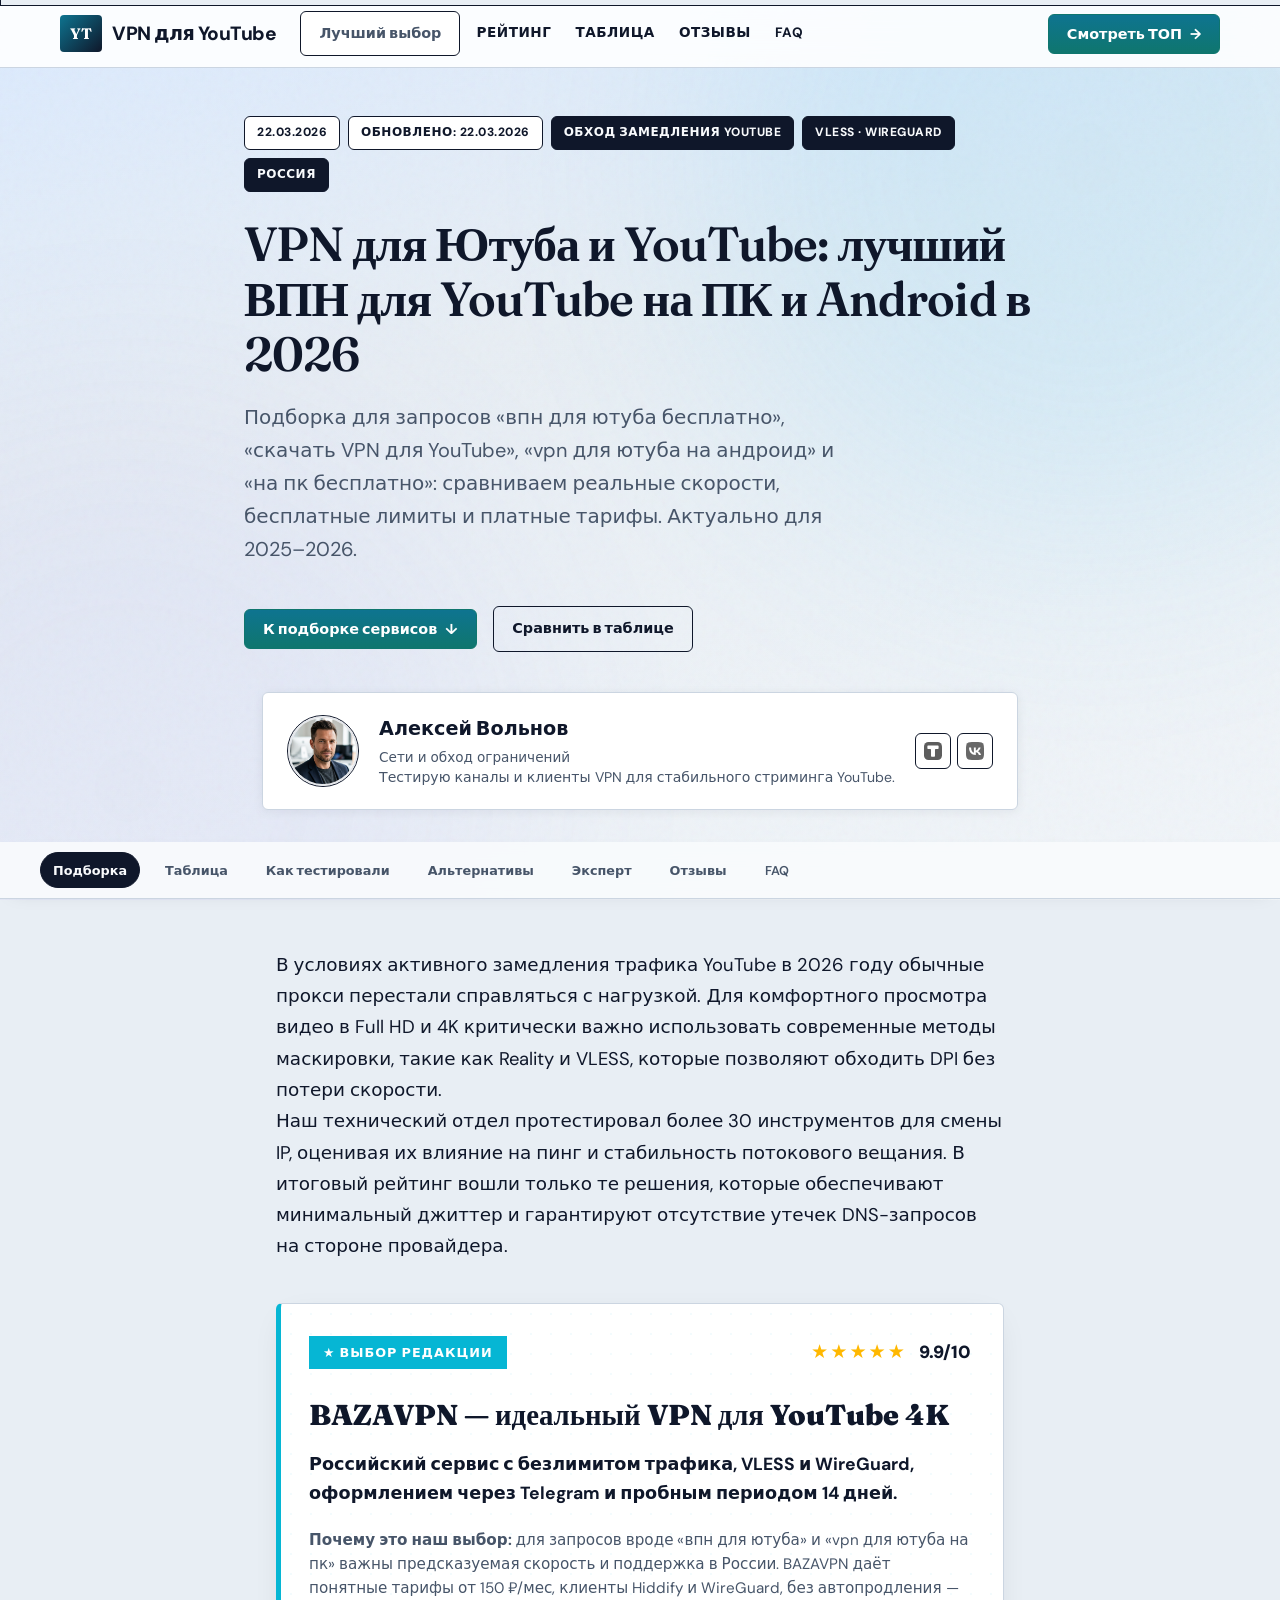
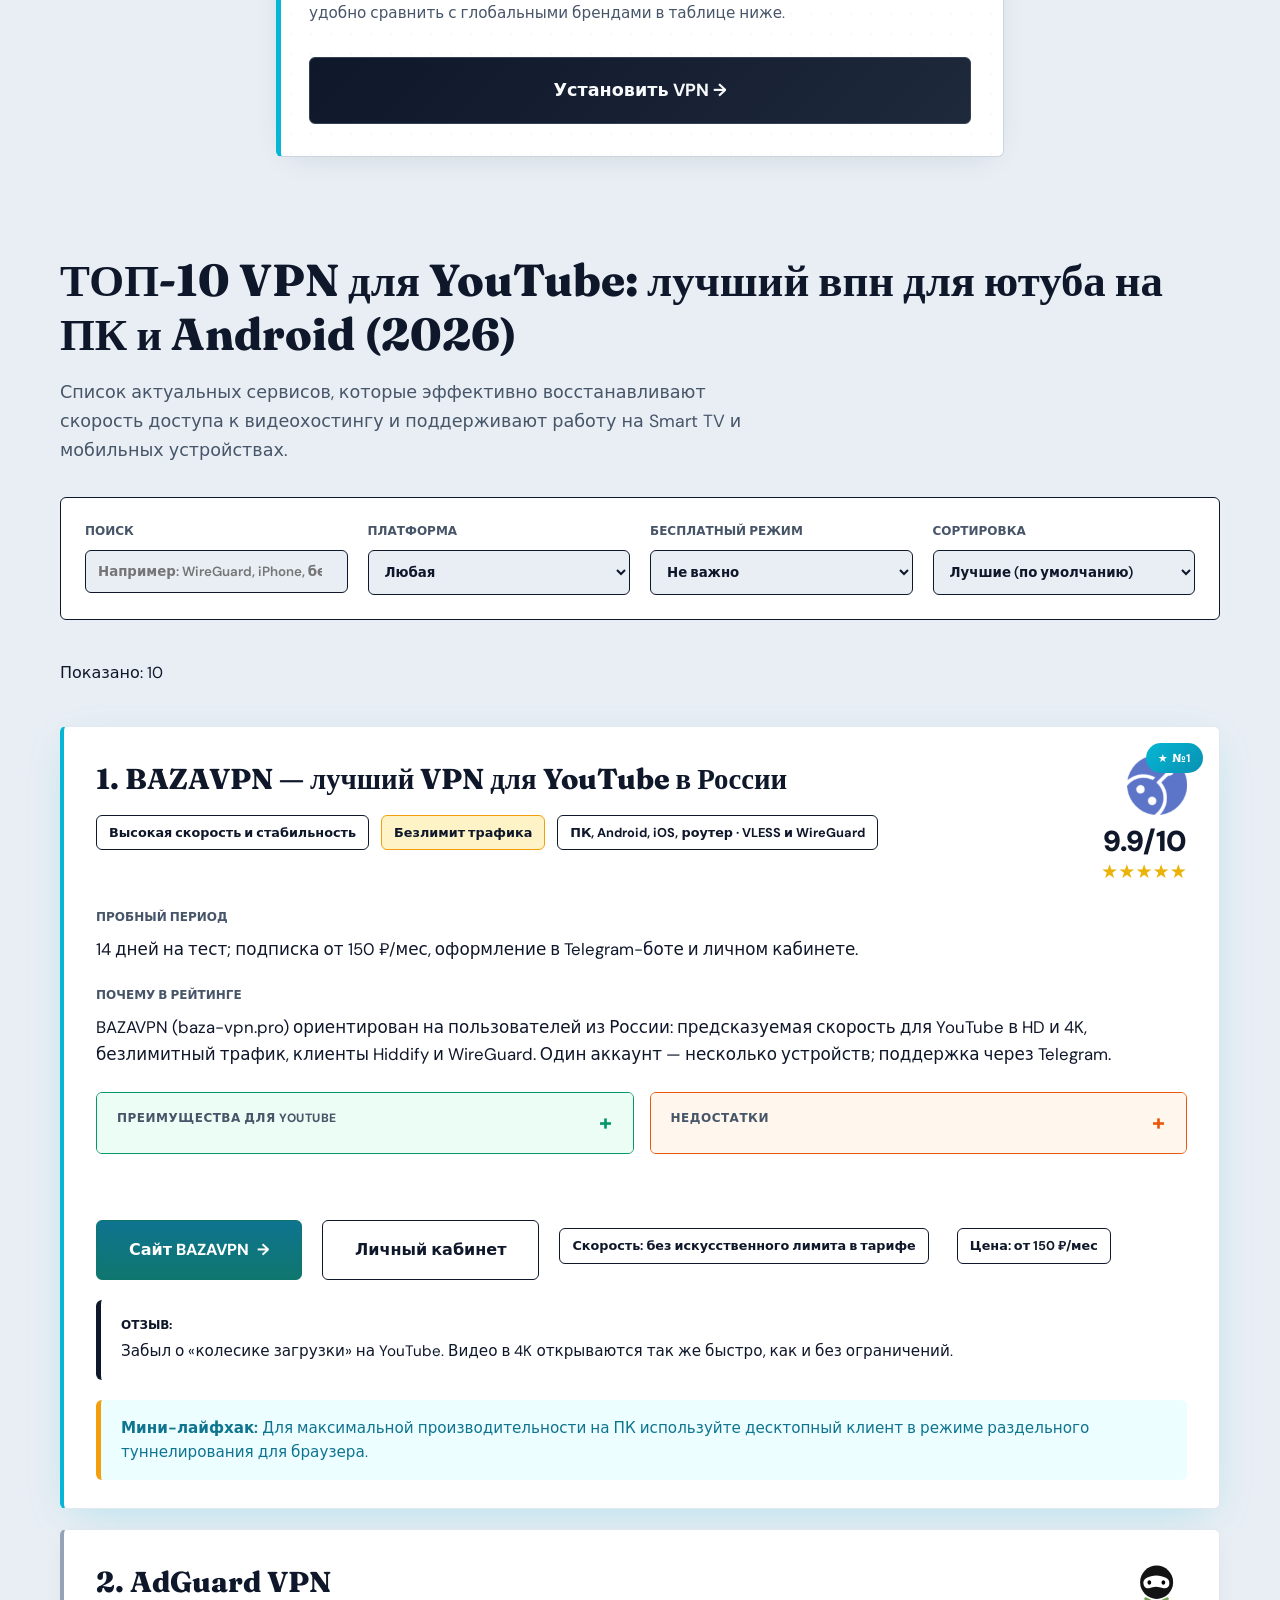
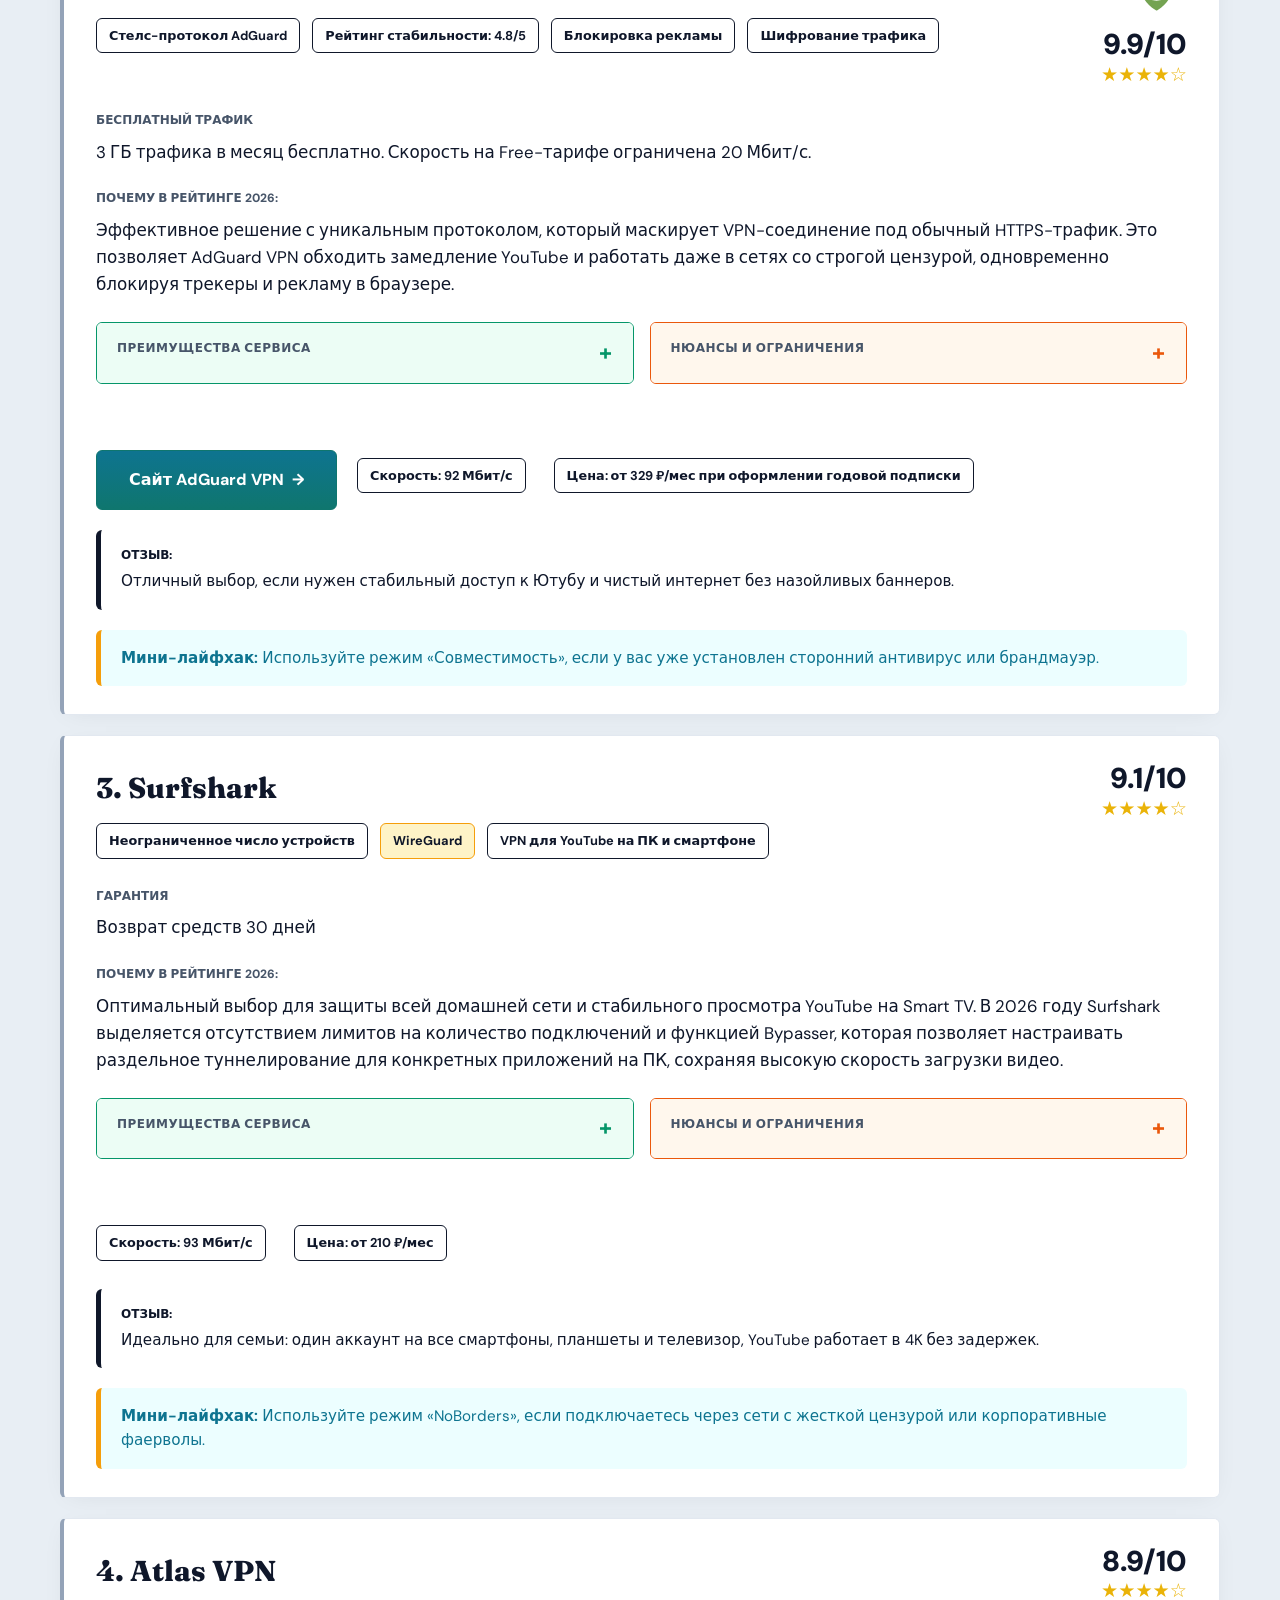
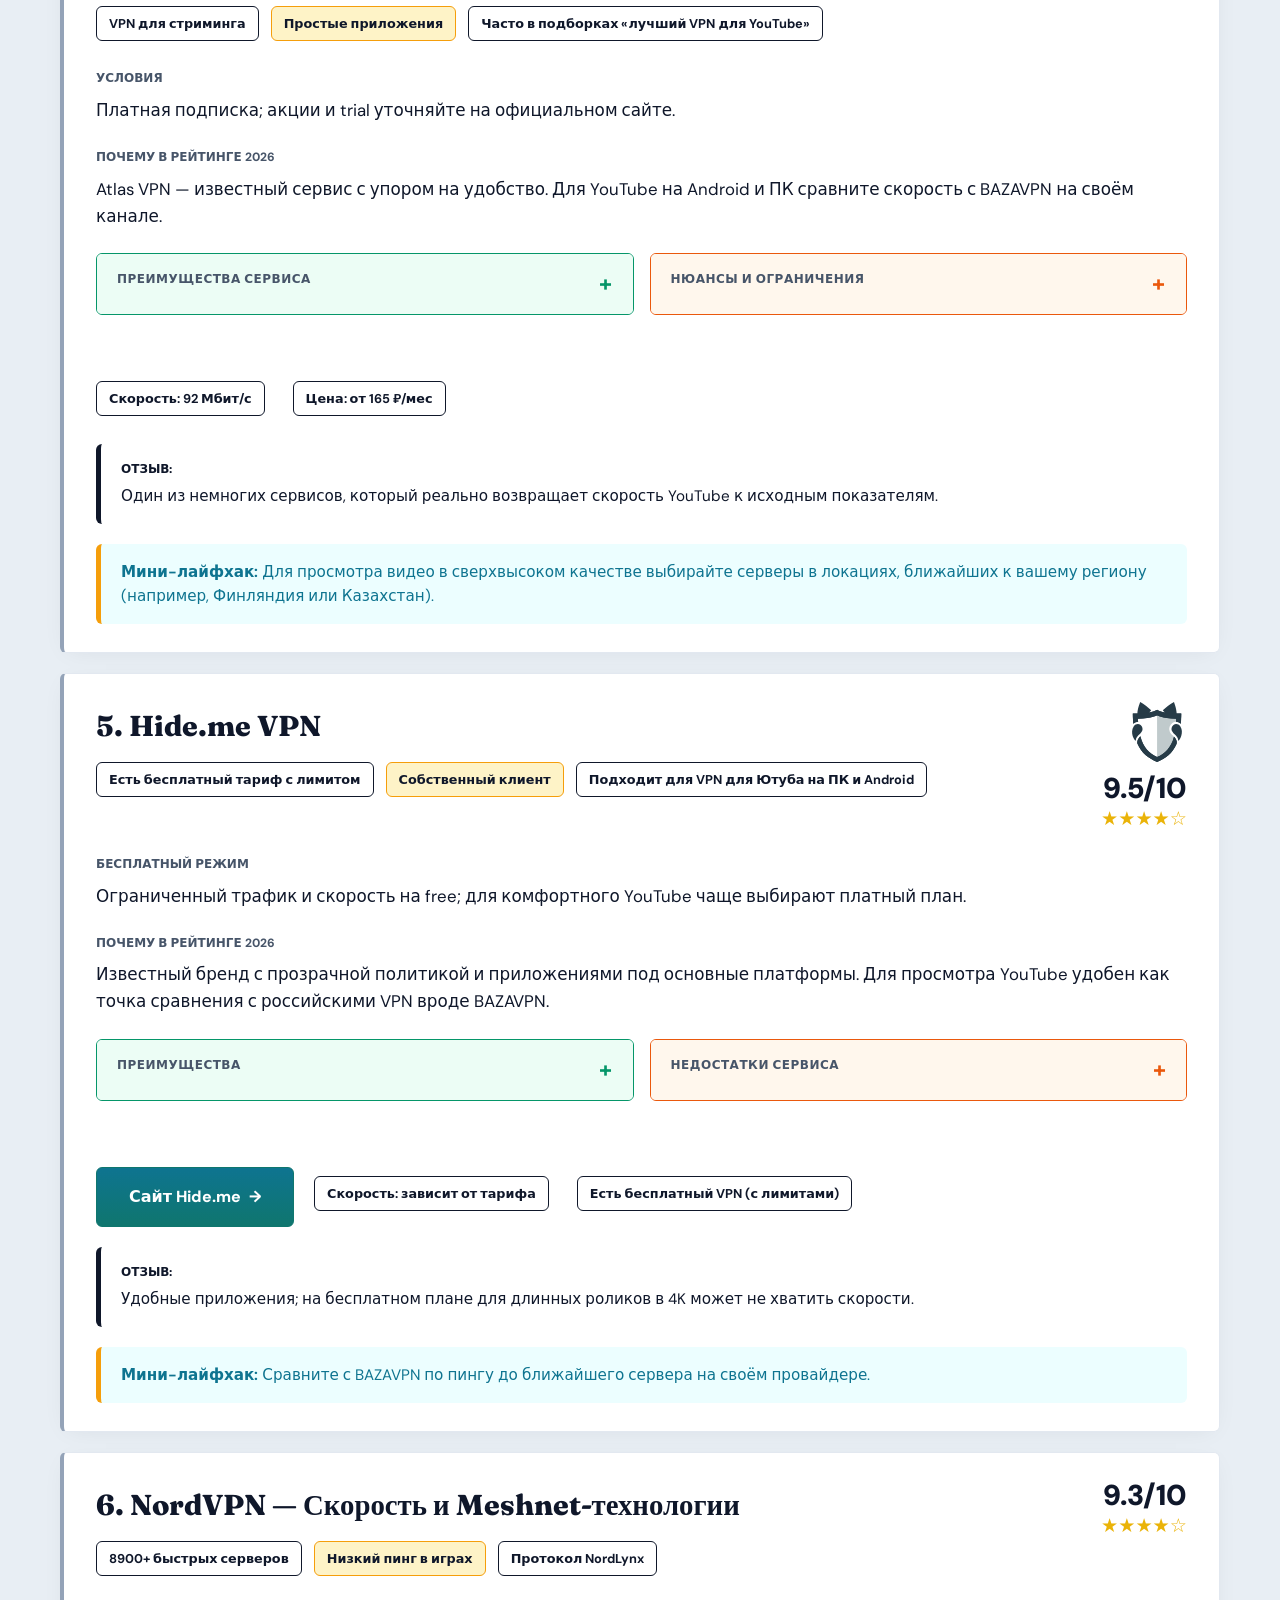
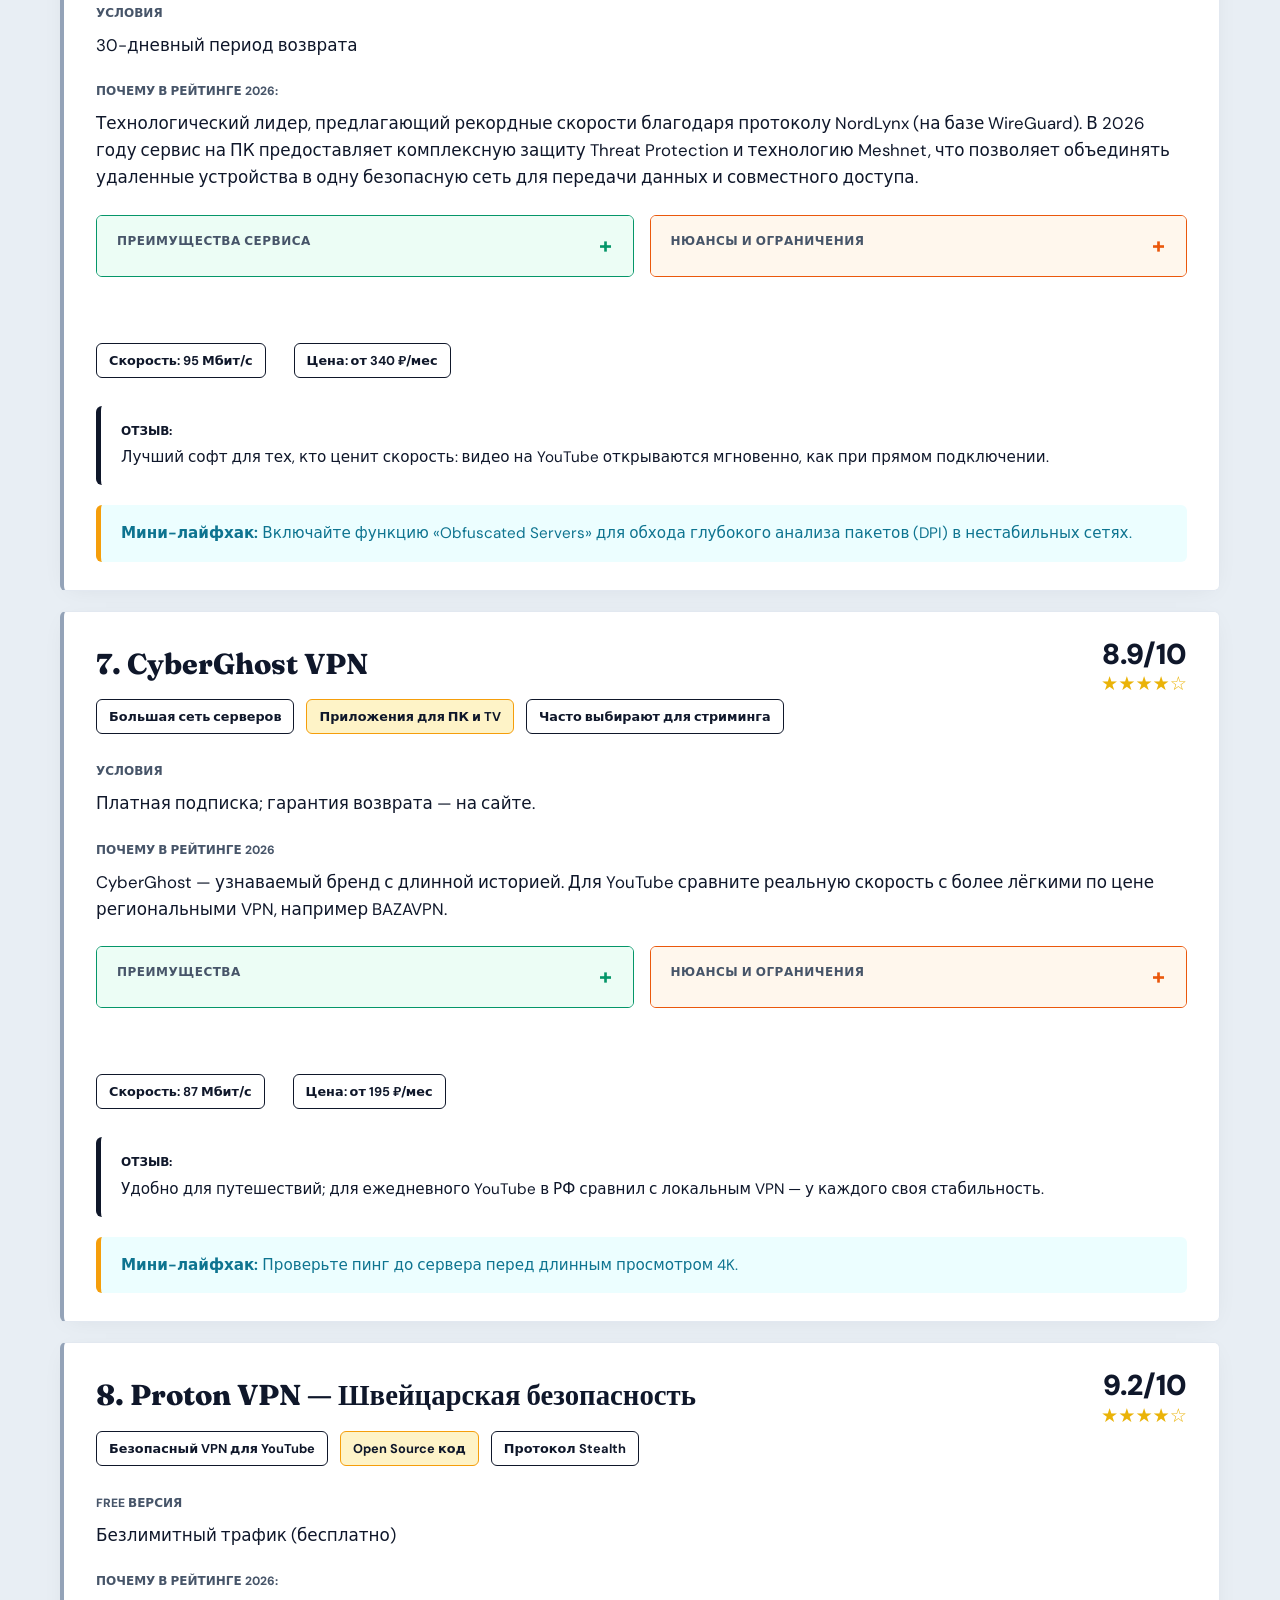
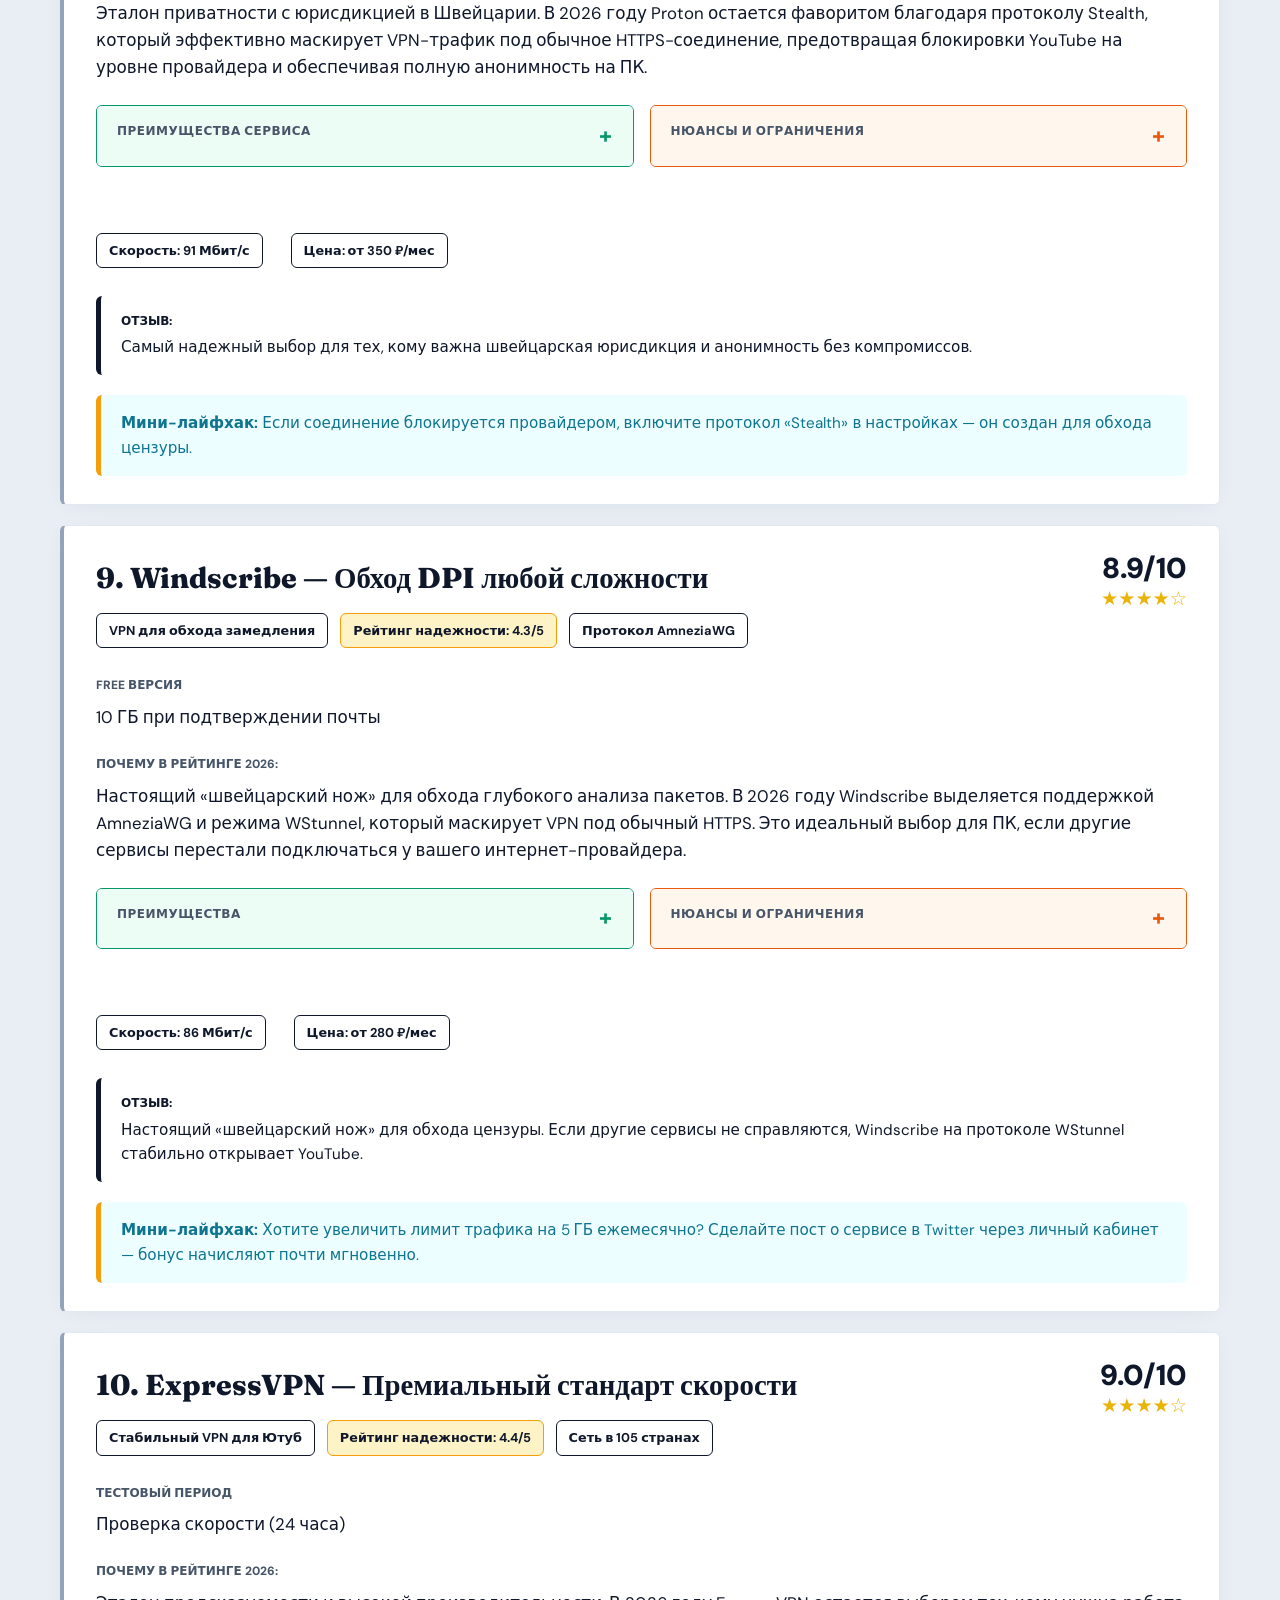
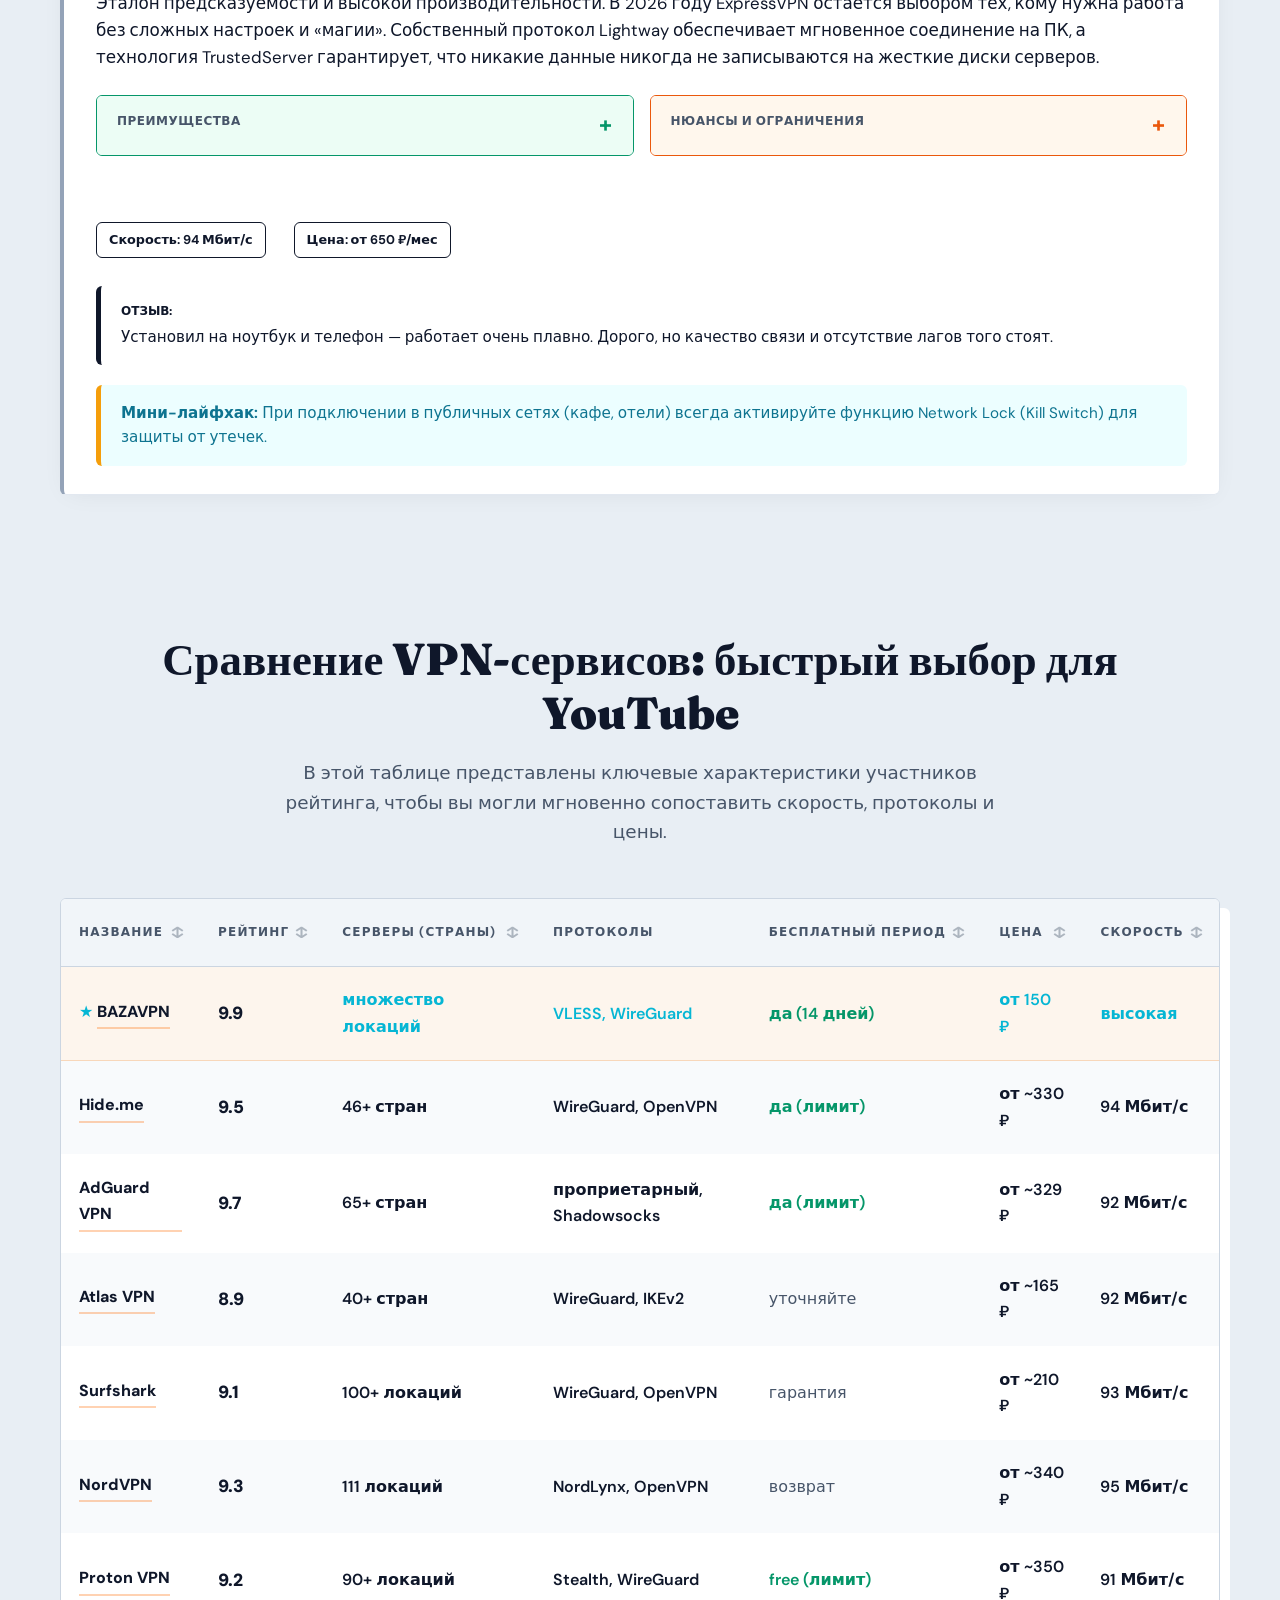
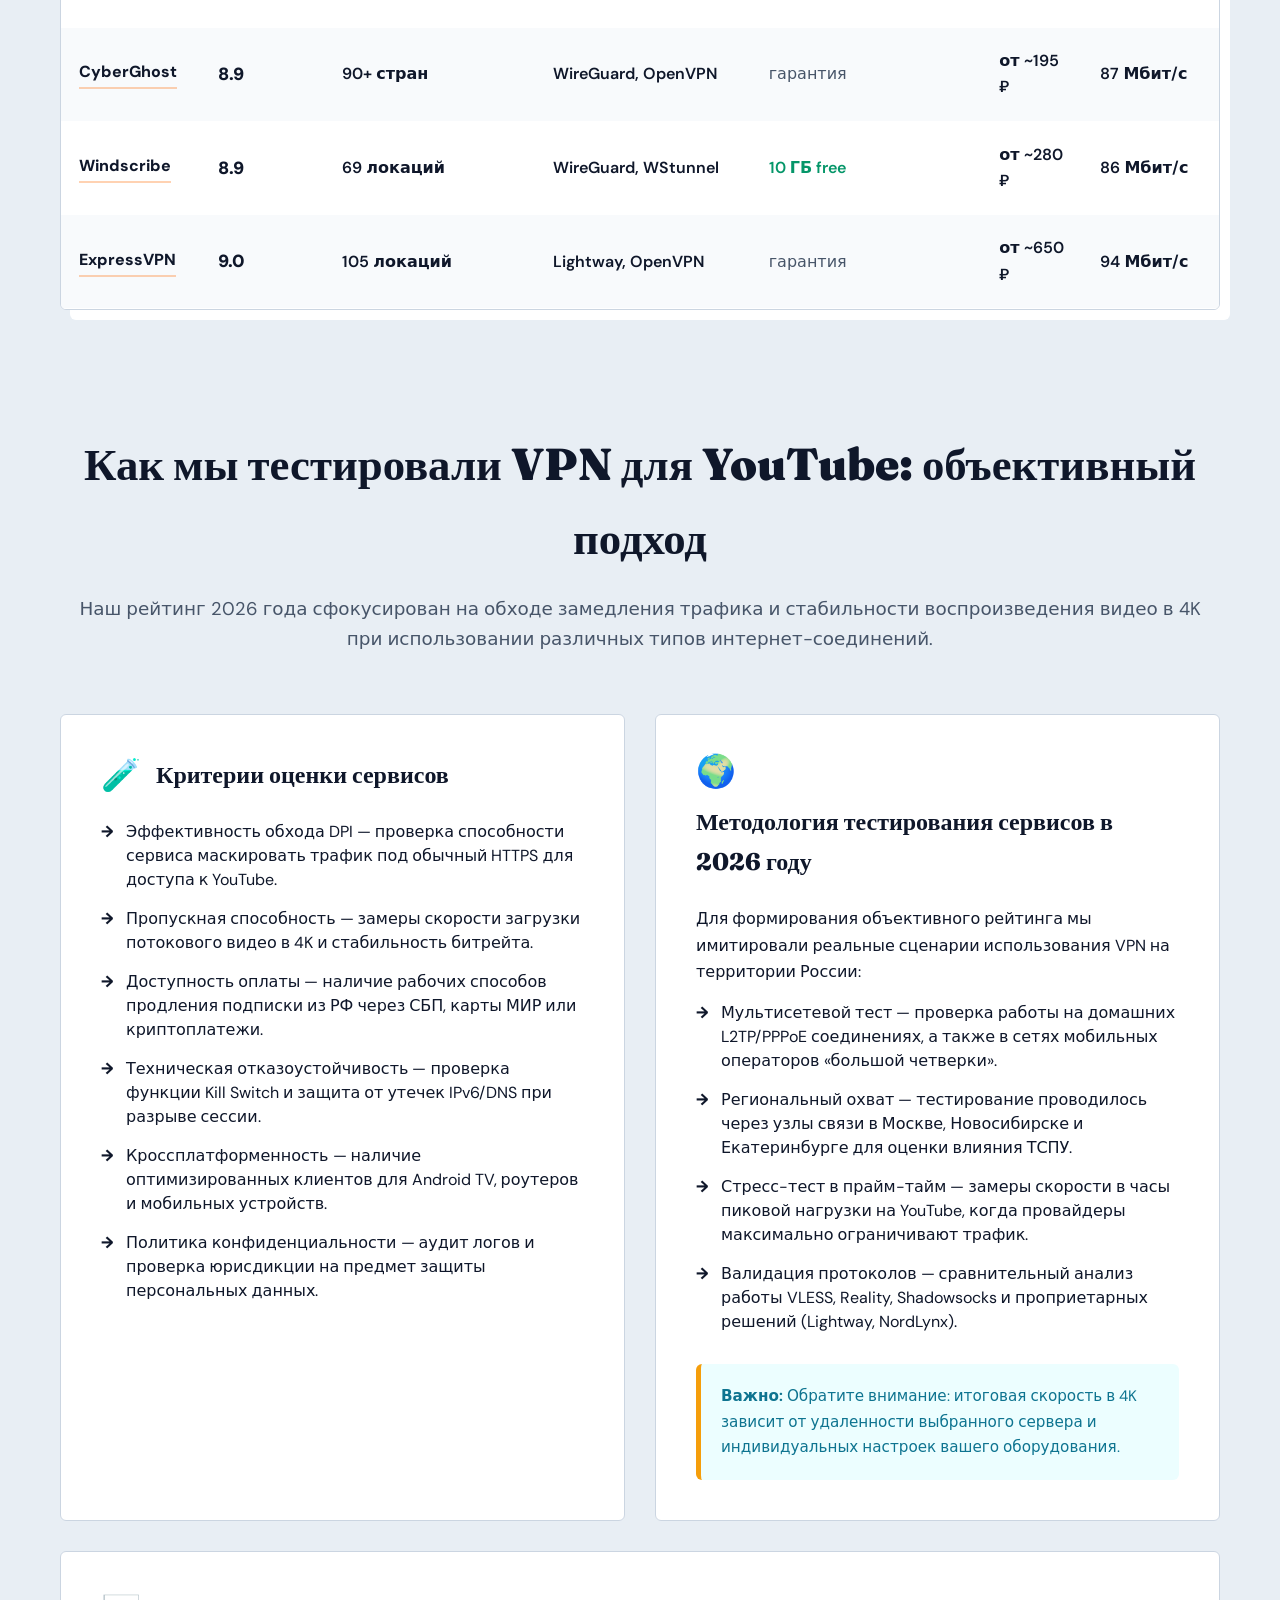
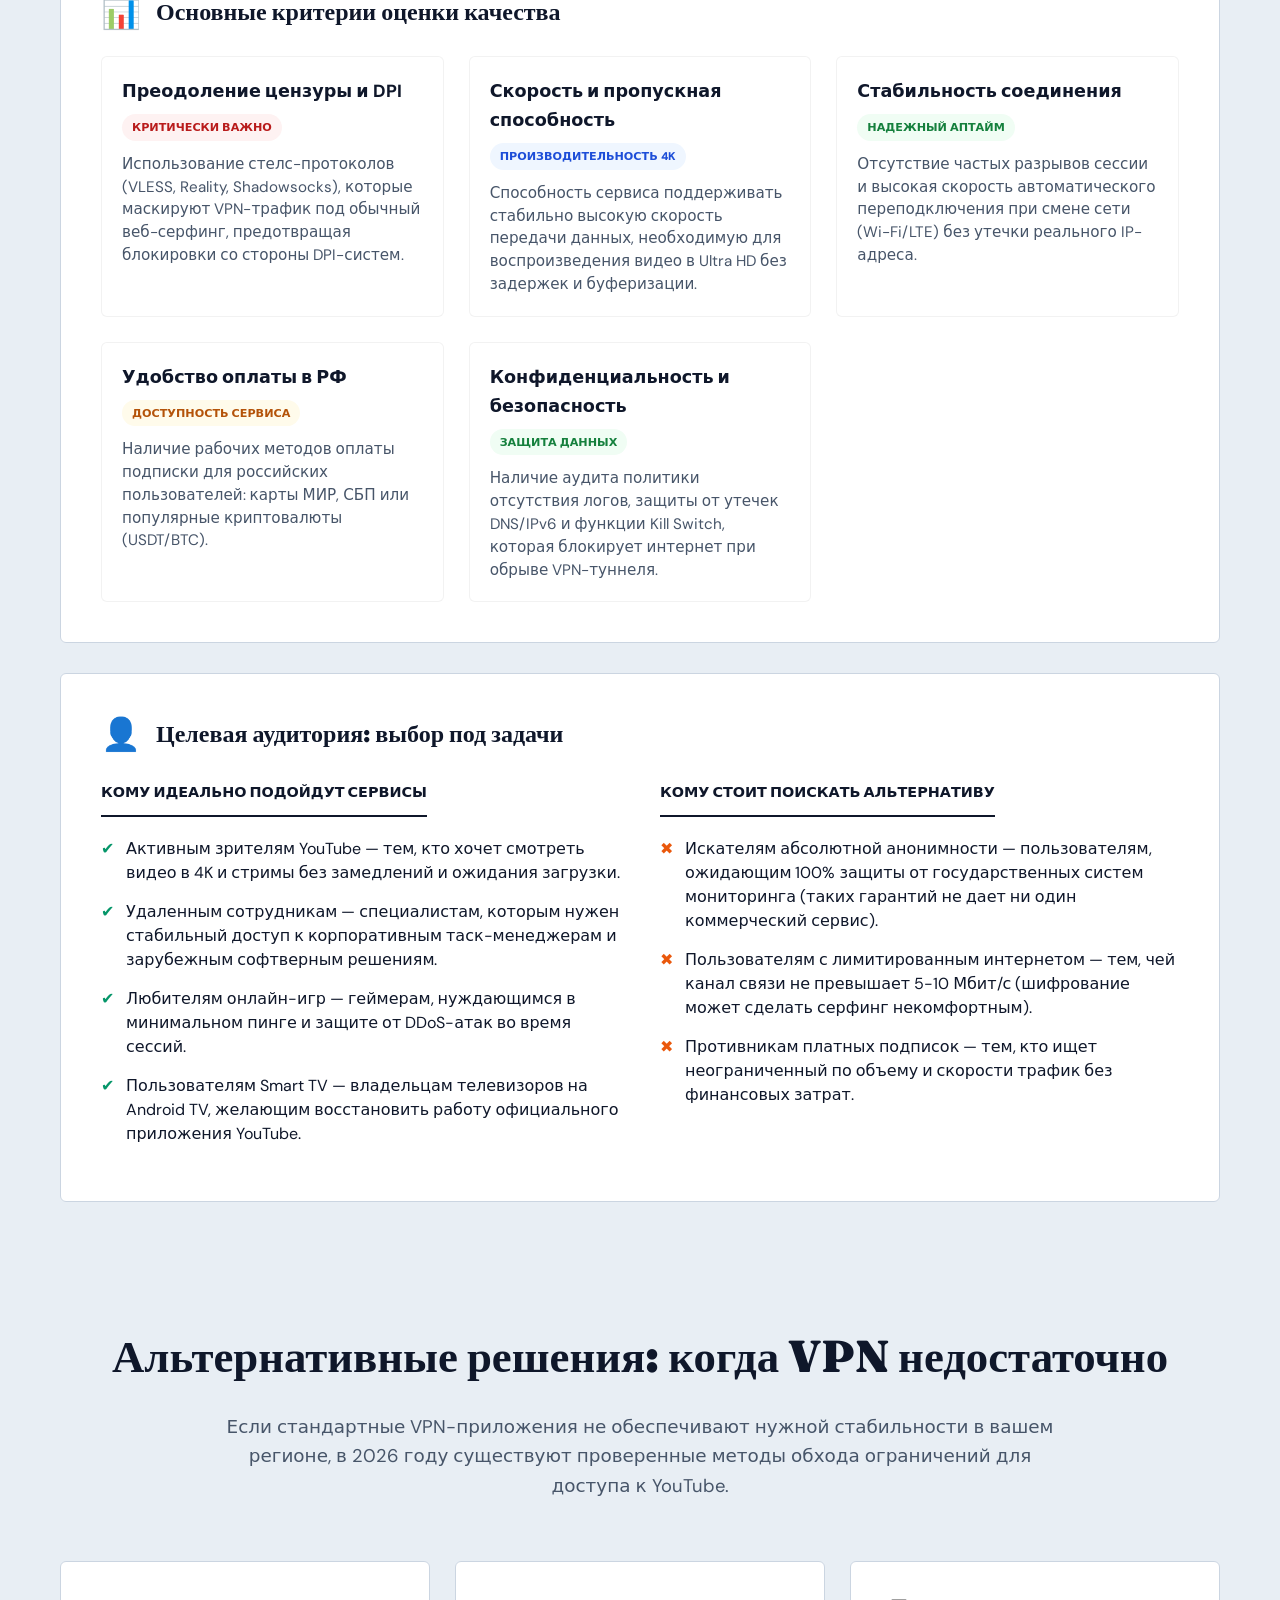
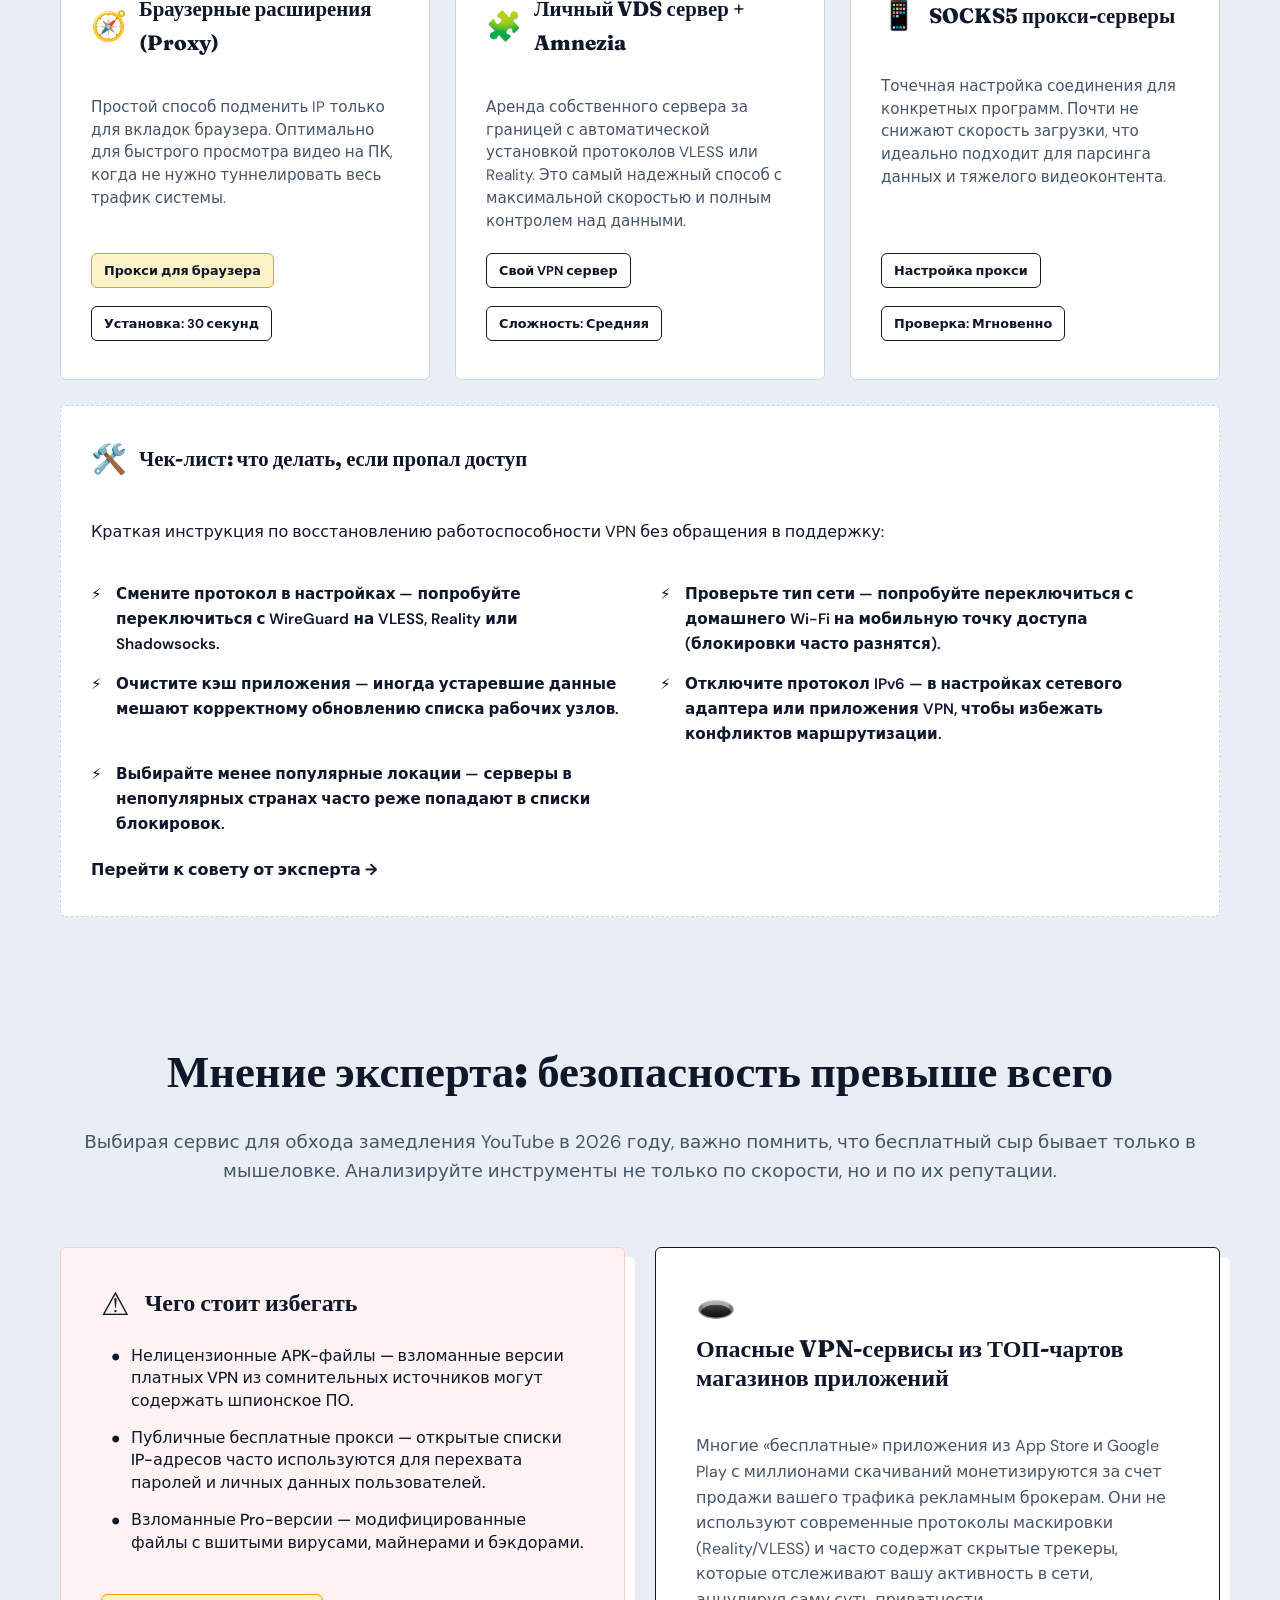
==== index.html @ 59cb4d3f "Add files via upload" ====
<!doctype html>
<html lang="ru">
<head>
  <meta charset="utf-8" />
  <link rel="icon" type="image/svg+xml" href="favicon.svg">
  <link rel="apple-touch-icon" href="favicon.svg">
  <meta name="viewport" content="width=device-width, initial-scale=1" />
  <meta name="theme-color" content="#0f172a" />
  <meta name="description" content="ВПН для Ютуба и YouTube: рейтинг 2026. Лучший VPN для YouTube на ПК и Android, бесплатные тарифы у известных брендов, скачать клиент — сравнение со скоростью и обходом замедления. BAZAVPN для России." />
  <title>VPN для Ютуба 2026: лучший ВПН для YouTube на ПК и Android | рейтинг и скачать</title>
  <link rel="canonical" href="https://vpn-for-youtube.github.io/" />
  <meta property="og:type" content="website" />
  <meta property="og:url" content="https://vpn-for-youtube.github.io/" />
  <meta property="og:title" content="VPN для Ютуба 2026: лучший ВПН для YouTube на ПК и Android" />
  <meta property="og:description" content="Подборка VPN для YouTube: бесплатные режимы, скачать для Android и Windows, стабильный просмотр в России. ТОП сервисов 2025–2026." />
  <meta property="og:locale" content="ru_RU" />

  <!-- Fonts: отличные от шаблона-эталона -->
  <link rel="preconnect" href="https://fonts.googleapis.com">
  <link rel="preconnect" href="https://fonts.gstatic.com" crossorigin>
  <link href="https://fonts.googleapis.com/css2?family=Fraunces:ital,opsz,wght@0,9..144,500;0,9..144,700;1,9..144,500&family=DM+Sans:ital,opsz,wght@0,9..40,400;0,9..40,500;0,9..40,600;0,9..40,700;1,9..40,400&display=swap" rel="stylesheet">

  <link rel="stylesheet" href="./styles.css" />

  <!-- schema-->
  <script type="application/ld+json">
{
  "@context": "https://schema.org",
  "@type": "Article",
  "mainEntityOfPage": {
    "@type": "WebPage",
    "@id": "https://vpn-for-youtube.github.io/"
  },
  "headline": "VPN для Ютуба 2026: лучший ВПН для YouTube на ПК и Android — рейтинг",
  "alternativeHeadline": "ТОП-10 VPN для комфортного YouTube: Рейтинг 2026",
  "description": "Ищете рабочий VPN для Ютуб в 2026 году? Тестируем лучшие сервисы для обхода замедления и просмотра видео в 4K. Сравнение протоколов VLESS, Reality и Shadowsocks.",
  "inLanguage": "ru-RU",
  "datePublished": "2026-03-22",
  "dateModified": "2026-03-22",
  "author": {
    "@type": "Person",
    "name": "Алексей Вольнов",
    "jobTitle": "Специалист по сетевой безопасности",
    "description": "Эксперт в области сетевых технологий и обхода интернет-цензуры. Занимается тестированием пропускной способности каналов и настройкой стелс-протоколов для стабильного стриминга."
  },
  "publisher": {
    "@type": "Organization",
    "name": "VPN для YouTube — обзор",
    "logo": {
      "@type": "ImageObject",
      "url": "https://vpn-for-youtube.github.io/favicon.svg"
    }
  },
  "articleSection": [
    "Выбор редакции",
    "Об авторе",
    "ТОП-15",
    "Таблица сравнения",
    "Методология",
    "Отзывы",
    "FAQ",
    "Альтернативные методы",
    "Совет эксперта"
  ],
  "isPartOf": {
    "@type": "WebSite",
    "name": "VPN для YouTube — рейтинг",
    "url": "https://vpn-for-youtube.github.io/"
  }
}
</script>
<script type="application/ld+json">
{
  "@context": "https://schema.org",
  "@type": "ItemList",
  "name": "ТОП-10 Лучших VPN для YouTube в России [2026]: Рейтинг сервисов без замедления",
  "description": "Ищете рабочий VPN для Ютуб в 2026 году? Тестируем лучшие сервисы для обхода замедления и просмотра видео в 4K. Сравнение протоколов VLESS, Reality и Shadowsocks.",
  "itemListOrder": "https://schema.org/ItemListOrderDescending",
  "numberOfItems": 10,
  "itemListElement": [
    {
      "@type": "ListItem",
      "position": 1,
      "url": "https://vpn-for-youtube.github.io/#bazavpn",
      "name": "BAZAVPN"
    },
    {
      "@type": "ListItem",
      "position": 2,
      "url": "https://vpn-for-youtube.github.io/#hideme",
      "name": "Hide.me"
    },
    {
      "@type": "ListItem",
      "position": 3,
      "url": "https://vpn-for-youtube.github.io/#adguardvpn",
      "name": "AdGuard VPN"
    },
    {
      "@type": "ListItem",
      "position": 4,
      "url": "https://vpn-for-youtube.github.io/#atlasvpn",
      "name": "Atlas VPN"
    },
    {
      "@type": "ListItem",
      "position": 5,
      "url": "https://vpn-for-youtube.github.io/#surfshark",
      "name": "Surfshark"
    },
    {
      "@type": "ListItem",
      "position": 6,
      "url": "https://vpn-for-youtube.github.io/#nordvpn",
      "name": "NordVPN"
    },
    {
      "@type": "ListItem",
      "position": 7,
      "url": "https://vpn-for-youtube.github.io/#protonvpn",
      "name": "Proton VPN"
    },
    {
      "@type": "ListItem",
      "position": 8,
      "url": "https://vpn-for-youtube.github.io/#cyberghost",
      "name": "CyberGhost VPN"
    },
    {
      "@type": "ListItem",
      "position": 9,
      "url": "https://vpn-for-youtube.github.io/#windscribe",
      "name": "Windscribe"
    },
    {
      "@type": "ListItem",
      "position": 10,
      "url": "https://vpn-for-youtube.github.io/#expressvpn",
      "name": "ExpressVPN"
    }
  ]
}
</script>
<script type="application/ld+json">
{
  "@context": "https://schema.org",
  "@graph": [
    {
      "@type": "Service",
      "@id": "https://vpn-for-youtube.github.io/#bazavpn",
      "name": "BAZAVPN",
      "alternateName": "baza-vpn.pro",
      "serviceType": "VPN-сервис",
      "description": "Платный VPN для России: VLESS, WireGuard, безлимит трафика, стабильный YouTube в HD и 4K. Оформление через Telegram, пробный период 14 дней.",
      "provider": {
        "@type": "Organization",
        "name": "BAZAVPN",
        "url": "https://baza-vpn.pro/"
      },
      "areaServed": {
        "@type": "Country",
        "name": "Россия"
      },
      "offers": {
        "@type": "Offer",
        "price": "150",
        "priceCurrency": "RUB",
        "category": "subscription",
        "description": "Подписка BAZAVPN с безлимитным трафиком, от 150 ₽/мес.",
        "url": "https://baza-vpn.pro/",
        "availability": "https://schema.org/InStock"
      },
      "aggregateRating": {
        "@type": "AggregateRating",
        "ratingValue": "9.9",
        "bestRating": "10",
        "worstRating": "0",
        "ratingCount": 5,
        "reviewCount": 5
      }
    },
    {
      "@type": "Service",
      "@id": "https://vpn-for-youtube.github.io/#hideme",
      "name": "Hide.me VPN",
      "serviceType": "VPN-сервис",
      "description": "VPN с бесплатным тарифом с ограничениями и премиум-планами; подходит для базового просмотра YouTube.",
      "provider": {
        "@type": "Organization",
        "name": "Hide.me",
        "url": "https://hide.me/"
      },
      "areaServed": {
        "@type": "Country",
        "name": "Россия"
      },
      "offers": {
        "@type": "Offer",
        "price": "0",
        "priceCurrency": "USD",
        "category": "subscription",
        "description": "Есть бесплатный план с лимитом трафика; платные тарифы расширяют скорость и локации.",
        "url": "https://hide.me/",
        "availability": "https://schema.org/InStock"
      },
      "aggregateRating": {
        "@type": "AggregateRating",
        "ratingValue": "9.5",
        "bestRating": "10",
        "worstRating": "0",
        "ratingCount": 4,
        "reviewCount": 4
      }
    },
    {
      "@type": "Service",
      "@id": "https://vpn-for-youtube.github.io/#adguardvpn",
      "name": "AdGuard VPN",
      "serviceType": "VPN-сервис",
      "description": "VPN-сервис с проприетарным протоколом AdGuard, маскирующимся под HTTPS, и встроенной экосистемой блокировки рекламы и трекеров.",
      "provider": {
        "@type": "Organization",
        "name": "AdGuard VPN",
        "url": "https://adguard-vpn.com/"
      },
      "areaServed": {
        "@type": "Country",
        "name": "Россия"
      },
      "offers": {
        "@type": "Offer",
        "price": "329",
        "priceCurrency": "RUB",
        "category": "subscription",
        "description": "Подписка AdGuard VPN при годовой оплате.",
        "url": "https://adguard-vpn.com/",
        "availability": "https://schema.org/InStock"
      },
      "aggregateRating": {
        "@type": "AggregateRating",
        "ratingValue": "9.9",
        "bestRating": "10",
        "worstRating": "0",
        "ratingCount": 4,
        "reviewCount": 4
      }
    },
    {
      "@type": "Service",
      "@id": "https://vpn-for-youtube.github.io/#atlasvpn",
      "name": "Atlas VPN",
      "serviceType": "VPN-сервис",
      "description": "VPN-сервис с приложениями для основных платформ; часто используется для стриминга и обхода региональных ограничений.",
      "provider": {
        "@type": "Organization",
        "name": "Atlas VPN",
        "url": "https://atlasvpn.com/"
      },
      "areaServed": {
        "@type": "Country",
        "name": "Россия"
      },
      "offers": {
        "@type": "Offer",
        "price": "0",
        "priceCurrency": "USD",
        "category": "subscription",
        "description": "Платные планы и акции по подписке; условия уточняйте на сайте.",
        "url": "https://atlasvpn.com/",
        "availability": "https://schema.org/InStock"
      },
      "aggregateRating": {
        "@type": "AggregateRating",
        "ratingValue": "8.9",
        "bestRating": "10",
        "worstRating": "0",
        "ratingCount": 4,
        "reviewCount": 4
      }
    },
    {
      "@type": "Service",
      "@id": "https://vpn-for-youtube.github.io/#surfshark",
      "name": "Surfshark",
      "serviceType": "VPN-сервис",
      "description": "VPN без лимита устройств на аккаунте, WireGuard и функции для обхода блокировок; удобен для семьи и Smart TV.",
      "provider": {
        "@type": "Organization",
        "name": "Surfshark",
        "url": "https://surfshark.com/"
      },
      "areaServed": {
        "@type": "Country",
        "name": "Россия"
      },
      "offers": {
        "@type": "Offer",
        "price": "210",
        "priceCurrency": "RUB",
        "category": "subscription",
        "description": "Возврат средств 30 дней",
        "url": "https://surfshark.com/",
        "availability": "https://schema.org/InStock"
      },
      "aggregateRating": {
        "@type": "AggregateRating",
        "ratingValue": "9.1",
        "bestRating": "10",
        "worstRating": "0",
        "ratingCount": 4,
        "reviewCount": 4
      }
    },
    {
      "@type": "Service",
      "@id": "https://vpn-for-youtube.github.io/#nordvpn",
      "name": "NordVPN — Скорость и Meshnet-технологии",
      "serviceType": "VPN-сервис",
      "description": "Технологический лидер, предлагающий рекордные скорости благодаря протоколу NordLynx (на базе WireGuard). В 2026 году сервис на ПК предоставляет комплексную защиту Threat Protection и технологию Meshnet, что позволяет объединять удаленные устройства в одну безопасную сеть для передачи данных и совместного доступа.",
      "provider": {
        "@type": "Organization",
        "name": "NordVPN",
        "url": "https://nordvpn.com/"
      },
      "areaServed": {
        "@type": "Country",
        "name": "Россия"
      },
      "offers": {
        "@type": "Offer",
        "price": "340",
        "priceCurrency": "RUB",
        "category": "subscription",
        "description": "30-дневный период возврата",
        "url": "https://nordvpn.com/",
        "availability": "https://schema.org/InStock"
      },
      "aggregateRating": {
        "@type": "AggregateRating",
        "ratingValue": "9.3",
        "bestRating": "10",
        "worstRating": "0",
        "ratingCount": 4,
        "reviewCount": 5
      }
    },
    {
      "@type": "Service",
      "@id": "https://vpn-for-youtube.github.io/#protonvpn",
      "name": "Proton VPN — Швейцарская безопасность",
      "serviceType": "VPN-сервис",
      "description": "Эталон приватности с юрисдикцией в Швейцарии. В 2026 году Proton остается фаворитом благодаря протоколу Stealth, который эффективно маскирует VPN-трафик под обычное HTTPS-соединение, предотвращая блокировки YouTube на уровне провайдера и обеспечивая полную анонимность на ПК.",
      "provider": {
        "@type": "Organization",
        "name": "Proton VPN",
        "url": "https://protonvpn.com/"
      },
      "areaServed": {
        "@type": "Country",
        "name": "Россия"
      },
      "offers": {
        "@type": "Offer",
        "price": "350",
        "priceCurrency": "RUB",
        "category": "subscription",
        "description": "Есть бесплатный план с ограничениями; полный доступ — по подписке",
        "url": "https://protonvpn.com/",
        "availability": "https://schema.org/InStock"
      },
      "aggregateRating": {
        "@type": "AggregateRating",
        "ratingValue": "9.2",
        "bestRating": "10",
        "worstRating": "0",
        "ratingCount": 4,
        "reviewCount": 4
      }
    },
    {
      "@type": "Service",
      "@id": "https://vpn-for-youtube.github.io/#cyberghost",
      "name": "CyberGhost VPN",
      "serviceType": "VPN-сервис",
      "description": "Крупная сеть серверов, приложения для ПК и мобильных ОС; подходит для стриминга и анонимного доступа в интернет.",
      "provider": {
        "@type": "Organization",
        "name": "CyberGhost",
        "url": "https://cyberghostvpn.com/"
      },
      "areaServed": {
        "@type": "Country",
        "name": "Россия"
      },
      "offers": {
        "@type": "Offer",
        "price": "0",
        "priceCurrency": "USD",
        "category": "subscription",
        "description": "Платная подписка; период возврата уточняйте на сайте.",
        "url": "https://cyberghostvpn.com/",
        "availability": "https://schema.org/InStock"
      },
      "aggregateRating": {
        "@type": "AggregateRating",
        "ratingValue": "8.9",
        "bestRating": "10",
        "worstRating": "0",
        "ratingCount": 4,
        "reviewCount": 4
      }
    },
    {
      "@type": "Service",
      "@id": "https://vpn-for-youtube.github.io/#windscribe",
      "name": "Windscribe — Обход DPI любой сложности",
      "serviceType": "VPN-сервис",
      "description": "Настоящий «швейцарский нож» для обхода глубокого анализа пакетов. В 2026 году Windscribe выделяется поддержкой AmneziaWG и режима WStunnel, который маскирует VPN под обычный HTTPS. Это идеальный выбор для ПК, если другие сервисы перестали подключаться у вашего интернет-провайдера.",
      "provider": {
        "@type": "Organization",
        "name": "Windscribe",
        "url": "https://windscribe.com/"
      },
      "areaServed": {
        "@type": "Country",
        "name": "Россия"
      },
      "offers": {
        "@type": "Offer",
        "price": "280",
        "priceCurrency": "RUB",
        "category": "subscription",
        "description": "10 ГБ при подтверждении почты",
        "url": "https://windscribe.com/",
        "availability": "https://schema.org/InStock"
      },
      "aggregateRating": {
        "@type": "AggregateRating",
        "ratingValue": "8.9",
        "bestRating": "10",
        "worstRating": "0",
        "ratingCount": 4,
        "reviewCount": 4
      }
    },
    {
      "@type": "Service",
      "@id": "https://vpn-for-youtube.github.io/#expressvpn",
      "name": "ExpressVPN — Премиальный стандарт скорости",
      "serviceType": "VPN-сервис",
      "description": "Эталон предсказуемости и высокой производительности. В 2026 году ExpressVPN остается выбором тех, кому нужна работа без сложных настроек и «магии». Собственный протокол Lightway обеспечивает мгновенное соединение на ПК, а технология TrustedServer гарантирует, что никакие данные никогда не записываются на жесткие диски серверов.",
      "provider": {
        "@type": "Organization",
        "name": "ExpressVPN",
        "url": "https://expressvpn.com/"
      },
      "areaServed": {
        "@type": "Country",
        "name": "Россия"
      },
      "offers": {
        "@type": "Offer",
        "price": "650",
        "priceCurrency": "RUB",
        "category": "subscription",
        "description": "Гарантия возврата — на сайте",
        "url": "https://expressvpn.com/",
        "availability": "https://schema.org/InStock"
      },
      "aggregateRating": {
        "@type": "AggregateRating",
        "ratingValue": "9.0",
        "bestRating": "10",
        "worstRating": "0",
        "ratingCount": 4,
        "reviewCount": 4
      }
    }
  ]
}
</script>
<script type="application/ld+json">
{
  "@context": "https://schema.org",
  "@type": "FAQPage",
  "mainEntity": [
    {
      "@type": "Question",
      "name": "Законно ли использовать VPN для YouTube в России?",
      "acceptedAnswer": {
        "@type": "Answer",
        "text": "Да, использование VPN частными лицами для доступа к контенту не запрещено законом, ограничения касаются только деятельности самих провайдеров."
      }
    },
    {
      "@type": "Question",
      "name": "Почему старые VPN перестали открывать видео?",
      "acceptedAnswer": {
        "@type": "Answer",
        "text": "В 2026 году DPI-системы блокируют стандартные WireGuard и OpenVPN. Для работы нужны протоколы маскировки трафика, такие как VLESS или Reality."
      }
    },
    {
      "@type": "Question",
      "name": "Насколько сильно VPN разряжает аккумулятор телефона?",
      "acceptedAnswer": {
        "@type": "Answer",
        "text": "Шифрование данных создает нагрузку на процессор. Протоколы нового поколения (VLESS) более энергоэффективны, но расход батареи может вырасти на 7–12%."
      }
    },
    {
      "@type": "Question",
      "name": "Как сейчас оплатить зарубежный VPN из РФ?",
      "acceptedAnswer": {
        "@type": "Answer",
        "text": "Популярные способы в марте 2026: оплата через СБП в Telegram-ботах сервисов, использование криптовалюты (USDT) или подарочных карт."
      }
    },
    {
      "@type": "Question",
      "name": "Какая потеря скорости считается нормальной при включенном VPN?",
      "acceptedAnswer": {
        "@type": "Answer",
        "text": "При использовании качественного сервиса потеря составляет 10–25%. Для YouTube 4K достаточно стабильного канала от 50 Мбит/с через VPN."
      }
    },
    {
      "@type": "Question",
      "name": "Могут ли заблокировать мой аккаунт Google за использование VPN?",
      "acceptedAnswer": {
        "@type": "Answer",
        "text": "Нет, Google не блокирует пользователей за смену IP, однако может чаще запрашивать подтверждение личности через SMS или почту."
      }
    },
    {
      "@type": "Question",
      "name": "Работает ли VPN на телевизорах Smart TV?",
      "acceptedAnswer": {
        "@type": "Answer",
        "text": "Да, современные сервисы (BAZAVPN, AdGuard) имеют нативные приложения для Android TV, восстанавливающие работу YouTube на ТВ."
      }
    },
    {
      "@type": "Question",
      "name": "В чем разница между бесплатным и платным VPN?",
      "acceptedAnswer": {
        "@type": "Answer",
        "text": "Платные сервисы предлагают выделенные каналы 1-10 Гбит/с и протоколы обхода DPI, в то время как бесплатные часто перегружены и нестабильны."
      }
    },
    {
      "@type": "Question",
      "name": "Безопасно ли использовать расширения для браузера вместо программы?",
      "acceptedAnswer": {
        "@type": "Answer",
        "text": "Расширения защищают только трафик браузера. Это удобно для YouTube на ПК, но не защищает системные приложения и игры."
      }
    },
    {
      "@type": "Question",
      "name": "Что делать, если VPN подключен, но YouTube все равно тормозит?",
      "acceptedAnswer": {
        "@type": "Answer",
        "text": "Попробуйте сменить локацию на более близкую (Турция, ОАЭ, страны Европы) или переключите протокол на Shadowsocks/Reality в настройках."
      }
    }
  ]
}
</script>
<script type="application/ld+json">
{
  "@context": "https://schema.org",
  "@graph": [
    {
      "@type": "Review",
      "@id": "https://vpn-for-youtube.github.io/#review-1",
      "itemReviewed": {
        "@type": "Service",
        "name": "BAZAVPN"
      },
      "author": {
        "@type": "Person",
        "name": "Сергей"
      },
      "reviewBody": "Пользуюсь BAZAVPN для YouTube на ПК и телефоне: буферизация реже, чем без VPN. Пробный период помог решить, покупать ли подписку.",
      "reviewRating": {
        "@type": "Rating",
        "ratingValue": "9.8",
        "bestRating": "10",
        "worstRating": "0"
      },
      "datePublished": "2026-03-01"
    },
    {
      "@type": "Review",
      "@id": "https://vpn-for-youtube.github.io/#review-2",
      "itemReviewed": {
        "@type": "Service",
        "name": "AdGuard VPN"
      },
      "author": {
        "@type": "Person",
        "name": "Артем"
      },
      "reviewBody": "Для браузера удобно; на бесплатном плане для длинных роликов в 4K маловато скорости.",
      "reviewRating": {
        "@type": "Rating",
        "ratingValue": "9.8",
        "bestRating": "10",
        "worstRating": "0"
      },
      "datePublished": "2026-03-01"
    },
    {
      "@type": "Review",
      "@id": "https://vpn-for-youtube.github.io/#review-3",
      "itemReviewed": {
        "@type": "Service",
        "name": "Hide.me"
      },
      "author": {
        "@type": "Person",
        "name": "Дмитрий"
      },
      "reviewBody": "Пробовал бесплатный тариф для vpn для ютуба на андроид — хватает для коротких видео, для киносеансов взял платный.",
      "reviewRating": {
        "@type": "Rating",
        "ratingValue": "9.5",
        "bestRating": "10",
        "worstRating": "0"
      },
      "datePublished": "2026-02-28"
    },
    {
      "@type": "Review",
      "@id": "https://vpn-for-youtube.github.io/#review-4",
      "itemReviewed": {
        "@type": "Service",
        "name": "Atlas VPN"
      },
      "author": {
        "@type": "Person",
        "name": "Игорь"
      },
      "reviewBody": "Сравнивал с другими из таблицы — для стабильного YouTube важнее пинг до сервера, чем бренд.",
      "reviewRating": {
        "@type": "Rating",
        "ratingValue": "9.6",
        "bestRating": "10",
        "worstRating": "0"
      },
      "datePublished": "2026-02-27"
    }
  ]
}
</script>

</head>

<body>

  <!-- Ambient background -->
  <div class="bg">
    <div class="bg__blob bg__blob--a" aria-hidden="true"></div>
    <div class="bg__blob bg__blob--b" aria-hidden="true"></div>
    <div class="bg__grid" aria-hidden="true"></div>
    <div class="bg__noise" aria-hidden="true"></div>
  </div>

  <!-- Top progress -->
  <div class="scroll-progress" aria-hidden="true"><span></span></div>

  <!-- Header (первый блок будем делать следующим сообщением) -->
<header class="header" id="top" data-header>
  <div class="container header__inner">
    <a class="brand" href="#top" aria-label="На верх страницы">
      <span class="brand__mark">YT</span>
      <span class="brand__text">VPN для YouTube</span>
    </a>

    <!-- ✅ Выбор редакции — отдельная заметная кнопка (справа от лого, левее меню) -->
    <a href="#editor-choice" class="btn btn--editor header__editor">
      Лучший выбор
    </a>

    <nav class="nav" data-nav>
      <a href="#rating">Рейтинг</a>
      <a href="#compare">Таблица</a>
      <a href="#reviews">Отзывы</a>
      <a href="#faq">FAQ</a>
    </nav>

    <div class="header__actions" data-header-actions>

      <button class="btn btn--primary" data-scroll-to="#rating" type="button">
        Смотреть ТОП
        <span class="btn__arrow" aria-hidden="true">→</span>
      </button>

      <button class="burger" type="button" data-burger aria-label="Открыть меню">
        <span></span><span></span><span></span>
      </button>
    </div>
  </div>

  <!-- Mobile drawer -->
  <div class="drawer" data-drawer>
    <div class="drawer__panel">
      <div class="drawer__top">
        <div class="drawer__title">Навигация</div>
        <button class="drawer__close" data-drawer-close type="button" aria-label="Закрыть меню">✕</button>
      </div>

      <div class="drawer__links">
        <a href="#editor-choice" data-drawer-link class="drawer__editor">★ Выбор Редакции</a>
        <a href="#compare" data-drawer-link>Таблица</a>
        <a href="#methodology" data-drawer-link>Методология</a>
        <a href="#alternatives" data-drawer-link>Альтернативы</a>
        <a href="#expert-tip" data-drawer-link>Мнение эксперта</a>
        <a href="#reviews" data-drawer-link>Отзывы</a>
        <a href="#faq" data-drawer-link>FAQ</a>
      </div>

      <div class="drawer__bottom">
  <a href="#rating" class="btn btn--primary w-full" data-drawer-link>
    Перейти к рейтингу
    <span class="btn__arrow" aria-hidden="true">→</span>
  </a>
</div>
    </div>

    <div class="drawer__backdrop" data-drawer-close aria-hidden="true"></div>
  </div>
</header>


  <main>
    <!-- Верх страницы: одна колонка, автор под лидом — иная сетка, чем у эталона -->
<section class="hero masthead" id="hero">
  <div class="container masthead__layout">
    <header class="masthead__intro">
      <div class="hero__tags" aria-label="Служебная информация">
        <span class="tag"><time datetime="2026-03-22">22.03.2026</time></span>
        <span class="tag">Обновлено: <time datetime="2026-03-22">22.03.2026</time></span>
        <span class="tag tag--pin">Обход замедления YouTube</span>
        <span class="tag tag--pin">VLESS · WireGuard</span>
        <span class="tag tag--pin">Россия</span>
      </div>

      <h1 class="hero__title">
        VPN для Ютуба и YouTube: лучший ВПН для YouTube на ПК и Android в 2026
      </h1>

      <p class="hero__subtitle">
        Подборка для запросов «впн для ютуба бесплатно», «скачать VPN для YouTube», «vpn для ютуба на андроид» и «на пк бесплатно»: сравниваем реальные скорости, бесплатные лимиты и платные тарифы. Актуально для 2025–2026.
      </p>

      <div class="hero__cta">
        <button class="btn btn--primary" data-scroll-to="#rating" type="button">
          К подборке сервисов
          <span class="btn__arrow" aria-hidden="true">↓</span>
        </button>
        <a class="btn btn--ghost" href="#compare">Сравнить в таблице</a>
      </div>
    </header>

    <aside class="author author--row" aria-label="Об авторе">
      <div class="author__avatar">
        <img src="author.jpg" alt="" width="72" height="72" loading="lazy">
      </div>
      <div class="author__body">
        <div class="author__name">Алексей Вольнов</div>
        <div class="author__role">Сети и обход ограничений</div>
        <p class="author__about">Тестирую каналы и клиенты VPN для стабильного стриминга YouTube.</p>
      </div>
      <div class="author__links" aria-label="Социальные сети">
        <a class="soc--plain" href="https://tenchat.ru/search/people?searchStr=%D0%98%D1%80%D0%B8%D0%BD%D0%B0+%D0%9D%D0%BE%D0%B2%D0%B8%D0%BA%D0%BE%D0%B2%D0%B0" target="_blank" rel="noopener nofollow" aria-label="TenChat">
          <img src="th.svg" alt="">
        </a>
        <a class="soc--plain" href="https://vk.cc/cUxPHl" target="_blank" rel="noopener nofollow" aria-label="VK">
          <img src="vk.svg" alt="">
        </a>
      </div>
    </aside>
  </div>
</section>

    <!-- Горизонтальная навигация по разделам (вместо боковой колонки) -->
    <nav class="jump-strip" data-side-nav aria-label="Разделы материала">
      <div class="container jump-strip__scroll">
        <a href="#rating" class="jump-strip__item is-active" data-side-link data-target="#rating">Подборка</a>
        <a href="#compare" class="jump-strip__item" data-side-link data-target="#compare">Таблица</a>
        <a href="#methodology" class="jump-strip__item" data-side-link data-target="#methodology">Как тестировали</a>
        <a href="#alternatives" class="jump-strip__item" data-side-link data-target="#alternatives">Альтернативы</a>
        <a href="#expert-tip" class="jump-strip__item" data-side-link data-target="#expert-tip">Эксперт</a>
        <a href="#reviews" class="jump-strip__item" data-side-link data-target="#reviews">Отзывы</a>
        <a href="#faq" class="jump-strip__item" data-side-link data-target="#faq">FAQ</a>
      </div>
    </nav>

    <!-- BLOCK: Editor Choice -->
<section class="lead">
  <div class="container lead__single">

    <div class="lead__content">

      <p class="lead__text">
        В условиях активного замедления трафика YouTube в 2026 году обычные прокси перестали справляться с нагрузкой. Для комфортного просмотра видео в Full HD и 4K критически важно использовать современные методы маскировки, такие как Reality и VLESS, которые позволяют обходить DPI без потери скорости.
         <br>   
        Наш технический отдел протестировал более 30 инструментов для смены IP, оценивая их влияние на пинг и стабильность потокового вещания. В итоговый рейтинг вошли только те решения, которые обеспечивают минимальный джиттер и гарантируют отсутствие утечек DNS-запросов на стороне провайдера.
      </p>

      <div class="editor-choice" id="editor-choice">
  <div class="editor-choice__particles" aria-hidden="true"></div>

  <div class="editor-choice__top">
    <div class="editor-choice__badge">★ Выбор редакции</div>

    <div class="editor-choice__rating" aria-label="Рейтинг редакции 5 из 5">
      <div class="stars" aria-hidden="true">
        <span>★</span><span>★</span><span>★</span><span>★</span><span>★</span>
      </div>
      <div class="editor-choice__score">9.9/10</div>
    </div>
  </div>

  <div class="editor-choice__body">
    <div class="editor-choice__info">
      <p class="editor-choice__title">BAZAVPN — идеальный VPN для YouTube 4K</p>
      <p class="editor-choice__desc">
        Российский сервис с безлимитом трафика, VLESS и WireGuard, оформлением через Telegram и пробным периодом 14 дней.
      </p>
      <p class="editor-choice__why">
        <strong>Почему это наш выбор:</strong> для запросов вроде «впн для ютуба» и «vpn для ютуба на пк» важны предсказуемая скорость и поддержка в России. BAZAVPN даёт понятные тарифы от 150 ₽/мес, клиенты Hiddify и WireGuard, без автопродления — удобно сравнить с глобальными брендами в таблице ниже.
      </p>
    </div>

    <!-- главная ссылка блока -->
    <a href="#bazavpn" rel="nofollow noopener" class="btn editor-choice__cta">
      Установить VPN →
    </a>
  </div>
</div>

    </div>

  </div>
</section>


    <!-- BLOCK 2: Rating -->
<section class="rating section" id="rating">
  <div class="container">
    <div class="rating__head">
      <div>
        <h2 class="rating__title">ТОП-10 VPN для YouTube: лучший впн для ютуба на ПК и Android (2026)</h2>
        <p class="rating__sub">
          Список актуальных сервисов, которые эффективно восстанавливают скорость доступа к видеохостингу и поддерживают работу на Smart TV и мобильных устройствах.
        </p>
      </div>

      <div class="rating__controls" aria-label="Фильтры и сортировка">
        <div class="control">
          <label class="control__label" for="vpnSearch">Поиск</label>
          <input class="control__input" id="vpnSearch" type="search" placeholder="Например: WireGuard, iPhone, бесплатный…" />
        </div>

        <div class="control">
          <label class="control__label" for="vpnPlatform">Платформа</label>
          <select class="control__select" id="vpnPlatform">
            <option value="all">Любая</option>
            <option value="windows">Windows</option>
            <option value="macos">macOS</option>
            <option value="android">Android</option>
            <option value="ios">iOS</option>
            <option value="router">Роутер</option>
            <option value="linux">Linux</option>
          </select>
        </div>

        <div class="control">
          <label class="control__label" for="vpnFree">Бесплатный режим</label>
          <select class="control__select" id="vpnFree">
            <option value="all">Не важно</option>
            <option value="yes">Есть free</option>
            <option value="no">Только платный</option>
          </select>
        </div>

        <div class="control">
          <label class="control__label" for="vpnSort">Сортировка</label>
          <select class="control__select" id="vpnSort">
            <option value="best">Лучшие (по умолчанию)</option>
            <option value="rating_desc">Рейтинг: выше → ниже</option>
            <option value="rating_asc">Рейтинг: ниже → выше</option>
            <option value="speed_desc">Скорость: выше → ниже</option>
            <option value="price_asc">Цена: ниже → выше</option>
            <option value="reviews_worst_to_best">Отзывы: хуже → лучше</option>
          </select>
        </div>
      </div>
    </div>

    <div class="rating__meta">
      <div class="rating__count" id="vpnCount">Показано: 0</div>
      <div class="rating__hint"></div>
    </div>

    <div class="rating__grid" id="vpnGrid" aria-live="polite">
<!-- top-1 -->
  <div class="vpn-card is-pinned"
    data-vpn
    data-id="bazavpn"
    id="bazavpn"
    data-rating="9.9"
    data-speed="100"
    data-price="150"
    data-reviews="5.0"
    data-free="yes"
    data-platforms="windows,macos,android,ios,linux"
    data-search="vpn для ютуба впн для ютуба бесплатно скачать лучший впн для ютуба bazavpn wireguard vless россия">
    
    <div class="vpn-card__pin">★ №1</div>

    <div class="vpn-card__top">
      <div>
        <h3 class="vpn-card__title" data-title>1000. BAZAVPN — лучший VPN для YouTube в России</h3>
        <div class="vpn-card__meta">
          <span class="pill">Высокая скорость и стабильность</span>
          <span class="pill pill--warn">Безлимит трафика</span>
          <span class="pill">ПК, Android, iOS, роутер · VLESS и WireGuard</span>
        </div>
      </div>

      <div class="vpn-card__score" aria-label="Оценка">
          <div class="score__logo">
            <img src="bazavpn.png" alt="BAZAVPN" loading="lazy">
          </div>

          <div class="score__wrap">
            <div class="score__num">9.9/10</div>
            <div class="score__stars" aria-hidden="true">★★★★★</div>
          </div>
        </div>
    </div>

    <div class="vpn-card__block">
      <div class="vpn-card__label">Пробный период</div>
      <p class="vpn-card__text">14 дней на тест; подписка от 150 ₽/мес, оформление в Telegram-боте и личном кабинете.</p>
    </div>

    <div class="vpn-card__block">
      <div class="vpn-card__label">Почему в рейтинге</div>
      <p class="vpn-card__text">
        BAZAVPN (baza-vpn.pro) ориентирован на пользователей из России: предсказуемая скорость для YouTube в HD и 4K, безлимитный трафик, клиенты Hiddify и WireGuard. Один аккаунт — несколько устройств; поддержка через Telegram.
      </p>
    </div>

    <div class="vpn-card__cols vpn-card__accordion-group">
      
      <details class="vpn-accordion vpn-accordion--pros">
        <summary class="vpn-accordion__summary">
          <span class="vpn-card__label">Преимущества для YouTube</span>
          <span class="vpn-accordion__icon"></span>
        </summary>
        <div class="vpn-accordion__content">
          <ul class="vpn-card__list">
            <li>Стабильный просмотр YouTube без постоянной буферизации.</li>
            <li>Протоколы VLESS и WireGuard, удобно для ПК и Android.</li>
            <li>Без автопродления — прозрачные условия продления.</li>
            <li>Оплата и доступ через Telegram-бота и lk.baza-vpn.pro.</li>
          </ul>
        </div>
      </details>

      <details class="vpn-accordion vpn-accordion--cons">
        <summary class="vpn-accordion__summary">
          <span class="vpn-card__label">Недостатки</span>
          <span class="vpn-accordion__icon"></span>
        </summary>
        <div class="vpn-accordion__content">
          <ul class="vpn-card__list">
            <li>Нужно установить сторонний клиент (например Hiddify) по инструкции.</li>
            <li>Скорость зависит от вашего провайдера и выбранного сервера.</li>
          </ul>
        </div>
      </details>

    </div>

    <div class="vpn-card__cta">
      <a class="btn btn--primary vpn-card__btn" href="https://baza-vpn.pro/" rel="noopener" target="_blank">
        Сайт BAZAVPN <span class="btn__arrow" aria-hidden="true">→</span>
      </a>
      <a class="btn btn--ghost vpn-card__btn" href="https://lk.baza-vpn.pro/" rel="noopener" target="_blank">Личный кабинет</a>
      <span class="pill">Скорость: без искусственного лимита в тарифе</span>
      <span class="pill">Цена: от 150 ₽/мес</span>
    </div>
    <div class="vpn-card__ugc"><span>Отзыв:</span> Забыл о «колесике загрузки» на YouTube. Видео в 4K открываются так же быстро, как и без ограничений.</div>
    <div class="vpn-card__note"><strong>Мини-лайфхак:</strong> Для максимальной производительности на ПК используйте десктопный клиент в режиме раздельного туннелирования для браузера.</div>
</div>

<!-- top-2 -->
  <div class="vpn-card"
    data-vpn
    data-id="hideme"
    id="hideme"
    data-rating="9.5"
    data-speed="94"
    data-price="330"
    data-reviews="4.9"
    data-free="yes"
    data-platforms="windows,macos,android,ios,linux,router"
    data-search="впн для ютуба бесплатно hide.me vpn для ютуба на пк wireguard">
    <div class="vpn-card__top">
      <div>
        <h3 class="vpn-card__title" data-title>1000. Hide.me VPN</h3>
        <div class="vpn-card__meta">
          <span class="pill">Есть бесплатный тариф с лимитом</span>
          <span class="pill pill--warn">Собственный клиент</span>
          <span class="pill">Подходит для VPN для Ютуба на ПК и Android</span>
        </div>
      </div>
      <div class="vpn-card__score" aria-label="Оценка">
          <div class="score__logo">
            <img src="hidemyname.svg" alt="Hide.me VPN" loading="lazy" width="48" height="48">
          </div>

          <div class="score__wrap">
            <div class="score__num">9.5/10</div>
            <div class="score__stars" aria-hidden="true">★★★★☆</div>
          </div>
        </div>
    </div>
    
    <div class="vpn-card__block"><div class="vpn-card__label">Бесплатный режим</div><p class="vpn-card__text">Ограниченный трафик и скорость на free; для комфортного YouTube чаще выбирают платный план.</p></div>
    <div class="vpn-card__block"><div class="vpn-card__label">Почему в рейтинге 2026</div><p class="vpn-card__text">Известный бренд с прозрачной политикой и приложениями под основные платформы. Для просмотра YouTube удобен как точка сравнения с российскими VPN вроде BAZAVPN.</p></div>
    <div class="vpn-card__cols vpn-accordion-group">
  
  <details class="vpn-accordion vpn-accordion--pros">
    <summary class="vpn-accordion__summary">
      <div class="vpn-card__label">Преимущества</div>
      <span class="vpn-accordion__icon"></span>
    </summary>
    <div class="vpn-accordion__content">
      <ul class="vpn-card__list">
        <li>Удобная оплата рублями, криптой и СБП.</li>
        <li>Собственные DNS-серверы для максимальной приватности</li>
        <li>Поддержка WireGuard и обфусцированного Shadowsocks</li>
        <li>Возможность аренды выделенных IP для удаленной работы</li>
      </ul>
    </div>
  </details>

  <details class="vpn-accordion vpn-accordion--cons">
    <summary class="vpn-accordion__summary">
      <div class="vpn-card__label">Недостатки сервиса</div>
      <span class="vpn-accordion__icon"></span>
    </summary>
    <div class="vpn-accordion__content">
      <ul class="vpn-card__list">
        <li>Ограниченный выбор локаций в бесплатном триале</li>
        <li>Классический интерфейс приложения без лишних визуальных эффектов</li>
      </ul>
    </div>
  </details>

</div>
    <div class="vpn-card__cta">
      <a class="btn btn--primary vpn-card__btn" href="https://hide.me/" rel="nofollow noopener" target="_blank">Сайт Hide.me <span class="btn__arrow" aria-hidden="true">→</span></a>
      <span class="pill">Скорость: зависит от тарифа</span><span class="pill">Есть бесплатный VPN (с лимитами)</span>
    </div>
    <div class="vpn-card__ugc"><span>Отзыв:</span> Удобные приложения; на бесплатном плане для длинных роликов в 4K может не хватить скорости.</div>
    <div class="vpn-card__note"><strong>Мини-лайфхак:</strong> Сравните с BAZAVPN по пингу до ближайшего сервера на своём провайдере.</div>
</div>

<!-- top-3 -->
<div class="vpn-card"
    data-vpn
    data-id="adguardvpn"
    id="adguardvpn"
    data-rating="9.9"
    data-speed="92"
    data-price="329"
    data-reviews="4.8"
    data-free="yes"
    data-platforms="windows,macos,android,ios,browser"
    data-search="бесплатно adguard vpn adblock shadowsocks vless россия стабильность скорость">
    <div class="vpn-card__top">
      <div>
        <h3 class="vpn-card__title" data-title>3. AdGuard VPN</h3>
        <div class="vpn-card__meta">
          <span class="pill">Стелс-протокол AdGuard</span>
          <span class="pill">Рейтинг стабильности: 4.8/5</span>
          <span class="pill">Блокировка рекламы</span>
          <span class="pill">Шифрование трафика</span>
        </div>
      </div>
      <div class="vpn-card__score" aria-label="Оценка">
          <div class="score__logo">
            <img src="adguard.svg" alt="AdGuard VPN" loading="lazy">
          </div>

          <div class="score__wrap">
            <div class="score__num">9.9/10</div>
            <div class="score__stars" aria-hidden="true">★★★★☆</div>
          </div>
        </div>
    </div>
    
    <div class="vpn-card__block"><div class="vpn-card__label">Бесплатный трафик</div><p class="vpn-card__text">3 ГБ трафика в месяц бесплатно. Скорость на Free-тарифе ограничена 20 Мбит/с.</p></div>
    <div class="vpn-card__block"><div class="vpn-card__label">Почему в рейтинге 2026:</div><p class="vpn-card__text">Эффективное решение с уникальным протоколом, который маскирует VPN-соединение под обычный HTTPS-трафик. Это позволяет AdGuard VPN обходить замедление YouTube и работать даже в сетях со строгой цензурой, одновременно блокируя трекеры и рекламу в браузере.</p></div>
    <div class="vpn-card__cols vpn-accordion-group">
  
  <details class="vpn-accordion vpn-accordion--pros">
    <summary class="vpn-accordion__summary">
      <div class="vpn-card__label">Преимущества сервиса</div>
      <span class="vpn-accordion__trigger-icon"></span>
    </summary>
    <div class="vpn-accordion__content">
      <ul class="vpn-card__list">
        <li>Гибкие списки исключений для приложений и доменов</li>
        <li>Повышенная анонимность благодаря собственным DNS-серверам</li>
        <li>Оптимизация под современные стандарты QUIC и HTTP/3</li>
        <li>Лучшее расширение для Chrome и Яндекс.Браузера</li>
      </ul>
    </div>
  </details>

  <details class="vpn-accordion vpn-accordion--cons">
    <summary class="vpn-accordion__summary">
      <div class="vpn-card__label">Нюансы и ограничения</div>
      <span class="vpn-accordion__trigger-icon"></span>
    </summary>
    <div class="vpn-accordion__content">
      <ul class="vpn-card__list">
        <li>Лимит 3 ГБ данных в месяц для бесплатной версии</li>
        <li>Требуется отдельная подписка от основного блокировщика</li>
      </ul>
    </div>
  </details>

</div>
    <div class="vpn-card__cta">
      <a class="btn btn--primary vpn-card__btn" href="https://adguard-vpn.com/" rel="nofollow noopener" target="_blank">Сайт AdGuard VPN <span class="btn__arrow" aria-hidden="true">→</span></a>
      <span class="pill">Скорость: 92 Мбит/с</span><span class="pill">Цена: от 329 ₽/мес при оформлении годовой подписки</span>
    </div>
    <div class="vpn-card__ugc"><span>Отзыв:</span> Отличный выбор, если нужен стабильный доступ к Ютубу и чистый интернет без назойливых баннеров.</div>
    <div class="vpn-card__note"><strong>Мини-лайфхак:</strong> Используйте режим «Совместимость», если у вас уже установлен сторонний антивирус или брандмауэр.</div>
</div>
<!-- top-4 -->
<div class="vpn-card"
    data-vpn
    data-id="atlasvpn"
    id="atlasvpn"
    data-rating="8.9"
    data-speed="92"
    data-price="165"
    data-reviews="4.7"
    data-free="no"
    data-platforms="windows,macos,android,ios,browser"
    data-search="atlas vpn vpn для ютуба 2025 2026 скачать бесплатно впн для ютуба">
    <div class="vpn-card__top">
      <div>
        <h3 class="vpn-card__title" data-title>1000. Atlas VPN</h3>
        <div class="vpn-card__meta">
          <span class="pill">VPN для стриминга</span>
          <span class="pill pill--warn">Простые приложения</span>
          <span class="pill">Часто в подборках «лучший VPN для YouTube»</span>
        </div>
      </div>
      <div class="vpn-card__score" aria-label="Оценка">

          <div class="score__wrap">
            <div class="score__num">8.9/10</div>
            <div class="score__stars" aria-hidden="true">★★★★☆</div>
          </div>
        </div>
    </div>
    
    <div class="vpn-card__block"><div class="vpn-card__label">Условия</div><p class="vpn-card__text">Платная подписка; акции и trial уточняйте на официальном сайте.</p></div>
    <div class="vpn-card__block"><div class="vpn-card__label">Почему в рейтинге 2026</div><p class="vpn-card__text">Atlas VPN — известный сервис с упором на удобство. Для YouTube на Android и ПК сравните скорость с BAZAVPN на своём канале.</p></div>
    <div class="vpn-card__cols vpn-accordion-group">
  
  <details class="vpn-accordion vpn-accordion--pros">
    <summary class="vpn-accordion__summary">
      <div class="vpn-card__label">Преимущества сервиса</div>
      <span class="vpn-accordion__icon" aria-hidden="true"></span>
    </summary>
    <div class="vpn-accordion__content">
      <ul class="vpn-card__list">
        <li>Специализированные серверы для стриминга без буферизации</li>
        <li>Поддержка современных протоколов маскировки трафика</li>
        <li>Простой и интуитивно понятный интерфейс на русском языке</li>
        <li>Строгая политика отсутствия логов активности пользователей</li>
      </ul>
    </div>
  </details>

  <details class="vpn-accordion vpn-accordion--cons">
    <summary class="vpn-accordion__summary">
      <div class="vpn-card__label">Нюансы и ограничения</div>
      <span class="vpn-accordion__icon" aria-hidden="true"></span>
    </summary>
    <div class="vpn-accordion__content">
      <ul class="vpn-card__list">
        <li>На бесплатном тарифе доступно ограниченное число стран</li>
        <li>Скорость на Free-серверах может снижаться в пиковые часы</li>
      </ul>
    </div>
  </details>

</div>
    <div class="vpn-card__cta">
      <!--<a class="btn btn--primary vpn-card__btn" href="#rating">Перейти на сайт <span class="btn__arrow" aria-hidden="true">→</span></a>-->
      <span class="pill">Скорость: 92 Мбит/с</span><span class="pill">Цена: от 165 ₽/мес</span>
    </div>
    <div class="vpn-card__ugc"><span>Отзыв:</span> Один из немногих сервисов, который реально возвращает скорость YouTube к исходным показателям.</div>
    <div class="vpn-card__note"><strong>Мини-лайфхак:</strong> Для просмотра видео в сверхвысоком качестве выбирайте серверы в локациях, ближайших к вашему региону (например, Финляндия или Казахстан).</div>
</div>
<!-- top-5 -->
<div class="vpn-card"
    data-vpn
    data-id="surfshark"
    id="surfshark"
    data-rating="9.1"
    data-speed="93"
    data-price="210"
    data-reviews="4.7"
    data-free="no"
    data-platforms="windows,macos,android,ios,browser,smart-tv"
    data-search="купить surfshark vpn россия youtube безлимит устройств wireguard">
    <div class="vpn-card__top">
      <div>
        <h3 class="vpn-card__title" data-title>1000. Surfshark</h3>
        <div class="vpn-card__meta">
          <span class="pill">Неограниченное число устройств</span>
          <span class="pill pill--warn">WireGuard</span>
          <span class="pill">VPN для YouTube на ПК и смартфоне</span>
        </div>
      </div>
      <div class="vpn-card__score" aria-label="Оценка">

          <div class="score__wrap">
            <div class="score__num">9.1/10</div>
            <div class="score__stars" aria-hidden="true">★★★★☆</div>
          </div>
        </div>
    </div>
    
    <div class="vpn-card__block"><div class="vpn-card__label">Гарантия</div><p class="vpn-card__text">Возврат средств 30 дней</p></div>
    <div class="vpn-card__block"><div class="vpn-card__label">Почему в рейтинге 2026:</div><p class="vpn-card__text">Оптимальный выбор для защиты всей домашней сети и стабильного просмотра YouTube на Smart TV. В 2026 году Surfshark выделяется отсутствием лимитов на количество подключений и функцией Bypasser, которая позволяет настраивать раздельное туннелирование для конкретных приложений на ПК, сохраняя высокую скорость загрузки видео.</p></div>
    <div class="vpn-card__cols vpn-accordion-group">
  
  <details class="vpn-accordion vpn-accordion--pros">
    <summary class="vpn-accordion__summary">
      <div class="vpn-card__label">Преимущества сервиса</div>
      <span class="vpn-accordion__icon" aria-hidden="true"></span>
    </summary>
    <div class="vpn-accordion__content">
      <ul class="vpn-card__list">
        <li>Неограниченное число одновременных сессий</li>
        <li>Стабильный доступ к мировым стриминговым платформам</li>
        <li>Технология CleanWeb для блокировки трекеров и рекламы</li>
        <li>Наличие выделенных статических IP-адресов</li>
      </ul>
    </div>
  </details>

  <details class="vpn-accordion vpn-accordion--cons">
    <summary class="vpn-accordion__summary">
      <div class="vpn-card__label">Нюансы и ограничения</div>
      <span class="vpn-accordion__icon" aria-hidden="true"></span>
    </summary>
    <div class="vpn-accordion__content">
      <ul class="vpn-card__list">
        <li>Высокая цена при оформлении подписки на один месяц</li>
        <li>Иногда избыточно строгая работа функции Kill Switch</li>
      </ul>
    </div>
  </details>

</div>
    <div class="vpn-card__cta">
      <!--<a class="btn btn--primary vpn-card__btn" href="#rating">Перейти на сайт <span class="btn__arrow" aria-hidden="true">→</span></a>-->
      <span class="pill">Скорость: 93 Мбит/с</span><span class="pill">Цена: от 210 ₽/мес</span>
    </div>
    <div class="vpn-card__ugc"><span>Отзыв:</span> Идеально для семьи: один аккаунт на все смартфоны, планшеты и телевизор, YouTube работает в 4K без задержек.</div>
    <div class="vpn-card__note"><strong>Мини-лайфхак:</strong> Используйте режим «NoBorders», если подключаетесь через сети с жесткой цензурой или корпоративные фаерволы.</div>
</div>

<!-- top-6 -->
<div class="vpn-card"
    data-vpn
    data-id="nordvpn"
    id="nordvpn"
    data-rating="9.3"
    data-speed="95"
    data-price="340"
    data-reviews="4.7"
    data-free="no"
    data-platforms="windows,macos,android,ios,linux"
    data-search="nordvpn россия обход блокировок ютуб nordlynx скорость meshnet">
    <div class="vpn-card__top">
      <div>
        <h3 class="vpn-card__title" data-title>1000. NordVPN — Скорость и Meshnet-технологии</h3>
        <div class="vpn-card__meta">
          <span class="pill">8900+ быстрых серверов</span>
          <span class="pill pill--warn">Низкий пинг в играх</span>
          <span class="pill">Протокол NordLynx</span>
        </div>
      </div>
      <div class="vpn-card__score" aria-label="Оценка">

          <div class="score__wrap">
            <div class="score__num">9.3/10</div>
            <div class="score__stars" aria-hidden="true">★★★★☆</div>
          </div>
        </div>
    </div>
    
    <div class="vpn-card__block"><div class="vpn-card__label">Условия</div><p class="vpn-card__text">30-дневный период возврата</p></div>
    <div class="vpn-card__block"><div class="vpn-card__label">Почему в рейтинге 2026:</div><p class="vpn-card__text">Технологический лидер, предлагающий рекордные скорости благодаря протоколу NordLynx (на базе WireGuard). В 2026 году сервис на ПК предоставляет комплексную защиту Threat Protection и технологию Meshnet, что позволяет объединять удаленные устройства в одну безопасную сеть для передачи данных и совместного доступа.</p></div>
    <div class="vpn-card__cols vpn-accordion-group">
  
  <details class="vpn-accordion vpn-accordion--pros">
    <summary class="vpn-accordion__summary">
      <div class="vpn-card__label">Преимущества сервиса</div>
      <span class="vpn-accordion__icon" aria-hidden="true"></span>
    </summary>
    <div class="vpn-accordion__content">
      <ul class="vpn-card__list">
        <li>Максимальная пропускная способность для 4K контента</li>
        <li>Meshnet для создания частных зашифрованных каналов</li>
        <li>Подтвержденная политика отсутствия логов активности</li>
        <li>Двойное шифрование трафика Double VPN для анонимности</li>
      </ul>
    </div>
  </details>

  <details class="vpn-accordion vpn-accordion--cons">
    <summary class="vpn-accordion__summary">
      <div class="vpn-card__label">Нюансы и ограничения</div>
      <span class="vpn-accordion__icon" aria-hidden="true"></span>
    </summary>
    <div class="vpn-accordion__content">
      <ul class="vpn-card__list">
        <li>Отсутствие полноценного бесплатного тарифа</li>
        <li>Интерфейс может показаться перегруженным для новичков</li>
      </ul>
    </div>
  </details>

</div>
    <div class="vpn-card__cta">
      <!--<a class="btn btn--primary vpn-card__btn" href="#rating">Перейти на сайт <span class="btn__arrow" aria-hidden="true">→</span></a>-->
      <span class="pill">Скорость: 95 Мбит/с</span><span class="pill">Цена: от 340 ₽/мес</span>
    </div>
    <div class="vpn-card__ugc"><span>Отзыв:</span> Лучший софт для тех, кто ценит скорость: видео на YouTube открываются мгновенно, как при прямом подключении.</div>
    <div class="vpn-card__note"><strong>Мини-лайфхак:</strong> Включайте функцию «Obfuscated Servers» для обхода глубокого анализа пакетов (DPI) в нестабильных сетях.</div>
</div>

<!-- top-7 -->
<div class="vpn-card"
    data-vpn
    data-id="protonvpn"
    id="protonvpn"
    data-rating="9.2"
    data-speed="91"
    data-price="350"
    data-reviews="4.7"
    data-free="yes"
    data-platforms="windows,macos,android,ios,linux"
    data-search="proton vpn бесплатно швейцария stealth протокол анонимность youtube">
    <div class="vpn-card__top">
      <div>
        <h3 class="vpn-card__title" data-title>1000. Proton VPN — Швейцарская безопасность</h3>
        <div class="vpn-card__meta">
          <span class="pill">Безопасный VPN для YouTube</span>
          <span class="pill pill--warn">Open Source код</span>
          <span class="pill">Протокол Stealth</span>
        </div>
      </div>
      <div class="vpn-card__score" aria-label="Оценка">

          <div class="score__wrap">
            <div class="score__num">9.2/10</div>
            <div class="score__stars" aria-hidden="true">★★★★☆</div>
          </div>
        </div>
    </div>
    
    <div class="vpn-card__block"><div class="vpn-card__label">Free версия</div><p class="vpn-card__text">Безлимитный трафик (бесплатно)</p></div>
    <div class="vpn-card__block"><div class="vpn-card__label">Почему в рейтинге 2026:</div><p class="vpn-card__text">Эталон приватности с юрисдикцией в Швейцарии. В 2026 году Proton остается фаворитом благодаря протоколу Stealth, который эффективно маскирует VPN-трафик под обычное HTTPS-соединение, предотвращая блокировки YouTube на уровне провайдера и обеспечивая полную анонимность на ПК.</p></div>
    <div class="vpn-card__cols vpn-accordion-group">
  
  <details class="vpn-accordion vpn-accordion--pros">
    <summary class="vpn-accordion__summary">
      <div class="vpn-card__label">Преимущества сервиса</div>
      <span class="vpn-accordion__icon" aria-hidden="true"></span>
    </summary>
    <div class="vpn-accordion__content">
      <ul class="vpn-card__list">
        <li>Максимальное шифрование AES-256 и архитектура Secure Core</li>
        <li>Встроенный блокировщик NetShield для рекламы и трекеров</li>
        <li>Пропускная способность до 10 Гбит/с на премиум-тарифах</li>
        <li>Полное отсутствие рекламы в бесплатном приложении</li>
      </ul>
    </div>
  </details>

  <details class="vpn-accordion vpn-accordion--cons">
    <summary class="vpn-accordion__summary">
      <div class="vpn-card__label">Нюансы и ограничения</div>
      <span class="vpn-accordion__icon" aria-hidden="true"></span>
    </summary>
    <div class="vpn-accordion__content">
      <ul class="vpn-card__list">
        <li>Бесплатный аккаунт не поддерживает стриминг 4K и торренты</li>
        <li>Стоимость подписки выше среднего рыночного уровня</li>
      </ul>
    </div>
  </details>

</div>
    <div class="vpn-card__cta">
      <!--<a class="btn btn--primary vpn-card__btn" href="#rating">Перейти на сайт <span class="btn__arrow" aria-hidden="true">→</span></a>-->
      <span class="pill">Скорость: 91 Мбит/с</span><span class="pill">Цена: от 350 ₽/мес</span>
    </div>
    <div class="vpn-card__ugc"><span>Отзыв:</span> Самый надежный выбор для тех, кому важна швейцарская юрисдикция и анонимность без компромиссов.</div>
    <div class="vpn-card__note"><strong>Мини-лайфхак:</strong> Если соединение блокируется провайдером, включите протокол «Stealth» в настройках — он создан для обхода цензуры.</div>
</div>

<!-- top-8 -->
<div class="vpn-card"
    data-vpn
    data-id="cyberghost"
    id="cyberghost"
    data-rating="8.9"
    data-speed="87"
    data-price="195"
    data-reviews="4.7"
    data-free="no"
    data-platforms="windows,macos,android,ios,android-tv"
    data-search="cyberghost vpn для ютуба на пк бесплатно лучший впн">
    <div class="vpn-card__top">
      <div>
        <h3 class="vpn-card__title" data-title>1000. CyberGhost VPN</h3>
        <div class="vpn-card__meta">
          <span class="pill">Большая сеть серверов</span>
          <span class="pill pill--warn">Приложения для ПК и TV</span>
          <span class="pill">Часто выбирают для стриминга</span>
        </div>
      </div>
      <div class="vpn-card__score" aria-label="Оценка">

          <div class="score__wrap">
            <div class="score__num">8.9/10</div>
            <div class="score__stars" aria-hidden="true">★★★★☆</div>
          </div>
        </div>
    </div>
    
    <div class="vpn-card__block"><div class="vpn-card__label">Условия</div><p class="vpn-card__text">Платная подписка; гарантия возврата — на сайте.</p></div>
    <div class="vpn-card__block"><div class="vpn-card__label">Почему в рейтинге 2026</div><p class="vpn-card__text">CyberGhost — узнаваемый бренд с длинной историей. Для YouTube сравните реальную скорость с более лёгкими по цене региональными VPN, например BAZAVPN.</p></div>
    <div class="vpn-card__cols vpn-accordion-group">
  
  <details class="vpn-accordion vpn-accordion--pros">
    <summary class="vpn-accordion__summary">
      <div class="vpn-card__label">Преимущества</div>
      <span class="vpn-accordion__icon" aria-hidden="true"></span>
    </summary>
    <div class="vpn-accordion__content">
      <ul class="vpn-card__list">
        <li>Специализированные профили для стриминга</li>
        <li>Много локаций для выбора маршрута</li>
        <li>Поддержка основных платформ</li>
        <li>Подходит как альтернатива для сравнения с лидерами рейтинга</li>
      </ul>
    </div>
  </details>

  <details class="vpn-accordion vpn-accordion--cons">
    <summary class="vpn-accordion__summary">
      <div class="vpn-card__label">Нюансы и ограничения</div>
      <span class="vpn-accordion__icon" aria-hidden="true"></span>
    </summary>
    <div class="vpn-accordion__content">
      <ul class="vpn-card__list">
        <li>Цена и доступность оплаты из РФ могут меняться</li>
        <li>Скорость зависит от сервера и времени суток</li>
      </ul>
    </div>
  </details>

</div>
    <div class="vpn-card__cta">
      <!--<a class="btn btn--primary vpn-card__btn" href="#rating">Перейти на сайт <span class="btn__arrow" aria-hidden="true">→</span></a>-->
      <span class="pill">Скорость: 87 Мбит/с</span><span class="pill">Цена: от 195 ₽/мес</span>
    </div>
    <div class="vpn-card__ugc"><span>Отзыв:</span> Удобно для путешествий; для ежедневного YouTube в РФ сравнил с локальным VPN — у каждого своя стабильность.</div>
    <div class="vpn-card__note"><strong>Мини-лайфхак:</strong> Проверьте пинг до сервера перед длинным просмотром 4K.</div>
</div>

<!-- top-9 -->
<div class="vpn-card"
    data-vpn
    data-id="windscribe"
    id="windscribe"
    data-rating="8.9"
    data-speed="86"
    data-price="280"
    data-reviews="4.7"
    data-free="yes"
    data-platforms="windows,macos,android,ios,browser"
    data-search="windscribe бесплатно 10гб amneziawg обход dpi ютуб россия">
    <div class="vpn-card__top">
      <div>
        <h3 class="vpn-card__title" data-title>1000. Windscribe — Обход DPI любой сложности</h3>
        <div class="vpn-card__meta">
          <span class="pill">VPN для обхода замедления</span>
          <span class="pill pill--warn">Рейтинг надежности: 4.3/5</span>
          <span class="pill">Протокол AmneziaWG</span>
        </div>
      </div>
      <div class="vpn-card__score" aria-label="Оценка">

          <div class="score__wrap">
            <div class="score__num">8.9/10</div>
            <div class="score__stars" aria-hidden="true">★★★★☆</div>
          </div>
        </div>
    </div>
    
    <div class="vpn-card__block"><div class="vpn-card__label">Free версия</div><p class="vpn-card__text">10 ГБ при подтверждении почты</p></div>
    <div class="vpn-card__block"><div class="vpn-card__label">Почему в рейтинге 2026:</div><p class="vpn-card__text">Настоящий «швейцарский нож» для обхода глубокого анализа пакетов. В 2026 году Windscribe выделяется поддержкой AmneziaWG и режима WStunnel, который маскирует VPN под обычный HTTPS. Это идеальный выбор для ПК, если другие сервисы перестали подключаться у вашего интернет-провайдера.</p></div>
    <div class="vpn-card__cols vpn-accordion-group">
  
  <details class="vpn-accordion vpn-accordion--pros">
    <summary class="vpn-accordion__summary">
      <div class="vpn-card__label">Преимущества</div>
      <span class="vpn-accordion__icon" aria-hidden="true"></span>
    </summary>
    <div class="vpn-accordion__content">
      <ul class="vpn-card__list">
        <li>Мощный блокировщик рекламы и трекеров R.O.B.E.R.T.</li>
        <li>Возможность оплаты через реселлеров в России</li>
        <li>Гибкий конструктор тарифов «Build-A-Plan»</li>
        <li>Наличие Pro-серверов с доступом к российским ресурсам</li>
      </ul>
    </div>
  </details>

  <details class="vpn-accordion vpn-accordion--cons">
    <summary class="vpn-accordion__summary">
      <div class="vpn-card__label">Нюансы и ограничения</div>
      <span class="vpn-accordion__icon" aria-hidden="true"></span>
    </summary>
    <div class="vpn-accordion__content">
      <ul class="vpn-card__list">
        <li>Бесплатная версия ограничена небольшим списком стран</li>
        <li>Юрисдикция Канады (входит в альянс «14 глаз»)</li>
      </ul>
    </div>
  </details>

</div>
    <div class="vpn-card__cta">
      <!--<a class="btn btn--primary vpn-card__btn" href="#rating">Перейти на сайт <span class="btn__arrow" aria-hidden="true">→</span></a>-->
      <span class="pill">Скорость: 86 Мбит/с</span><span class="pill">Цена: от 280 ₽/мес</span>
    </div>
    <div class="vpn-card__ugc"><span>Отзыв:</span> Настоящий «швейцарский нож» для обхода цензуры. Если другие сервисы не справляются, Windscribe на протоколе WStunnel стабильно открывает YouTube.</div>
    <div class="vpn-card__note"><strong>Мини-лайфхак:</strong> Хотите увеличить лимит трафика на 5 ГБ ежемесячно? Сделайте пост о сервисе в Twitter через личный кабинет — бонус начисляют почти мгновенно.</div>
</div>

<!-- top-10 -->
<div class="vpn-card"
    data-vpn
    data-id="expressvpn"
    id="expressvpn"
    data-rating="9.0"
    data-speed="94"
    data-price="650"
    data-reviews="4.7"
    data-free="no"
    data-platforms="windows,macos,android,ios,router"
    data-search="expressvpn россия купить lightway протокол лучший vpn для видео">
    <div class="vpn-card__top">
      <div>
        <h3 class="vpn-card__title" data-title>1000. ExpressVPN — Премиальный стандарт скорости</h3>
        <div class="vpn-card__meta">
          <span class="pill">Стабильный VPN для Ютуб</span>
          <span class="pill pill--warn">Рейтинг надежности: 4.4/5</span>
          <span class="pill">Сеть в 105 странах</span>
        </div>
      </div>
      <div class="vpn-card__score" aria-label="Оценка">

          <div class="score__wrap">
            <div class="score__num">9.0/10</div>
            <div class="score__stars" aria-hidden="true">★★★★☆</div>
          </div>
        </div>
    </div>
    
    <div class="vpn-card__block"><div class="vpn-card__label">Тестовый период</div><p class="vpn-card__text">Проверка скорости (24 часа)</p></div>
    <div class="vpn-card__block"><div class="vpn-card__label">Почему в рейтинге 2026:</div><p class="vpn-card__text">Эталон предсказуемости и высокой производительности. В 2026 году ExpressVPN остается выбором тех, кому нужна работа без сложных настроек и «магии». Собственный протокол Lightway обеспечивает мгновенное соединение на ПК, а технология TrustedServer гарантирует, что никакие данные никогда не записываются на жесткие диски серверов.</p></div>
    <div class="vpn-card__cols vpn-accordion-group">
  
  <details class="vpn-accordion vpn-accordion--pros">
    <summary class="vpn-accordion__summary">
      <div class="vpn-card__label">Преимущества</div>
      <span class="vpn-accordion__icon" aria-hidden="true"></span>
    </summary>
    <div class="vpn-accordion__content">
      <ul class="vpn-card__list">
        <li>Технология TrustedServer для максимальной конфиденциальности</li>
        <li>Полная поддержка P2P-трафика и быстрая загрузка торрентов</li>
        <li>Огромный выбор геолокаций по всему миру (более 100 стран)</li>
        <li>Безупречная работа на Apple TV и современных игровых консолях</li>
      </ul>
    </div>
  </details>

  <details class="vpn-accordion vpn-accordion--cons">
    <summary class="vpn-accordion__summary">
      <div class="vpn-card__label">Нюансы и ограничения</div>
      <span class="vpn-accordion__icon" aria-hidden="true"></span>
    </summary>
    <div class="vpn-accordion__content">
      <ul class="vpn-card__list">
        <li>Высокая стоимость подписки по сравнению с конкурентами</li>
        <li>Минималистичный дизайн интерфейса без расширенных графиков</li>
      </ul>
    </div>
  </details>

</div>
    <div class="vpn-card__cta">
      <!--<a class="btn btn--primary vpn-card__btn" href="#rating">Перейти на сайт <span class="btn__arrow" aria-hidden="true">→</span></a>-->
      <span class="pill">Скорость: 94 Мбит/с</span><span class="pill">Цена: от 650 ₽/мес</span>
    </div>
    <div class="vpn-card__ugc"><span>Отзыв:</span> Установил на ноутбук и телефон — работает очень плавно. Дорого, но качество связи и отсутствие лагов того стоят.</div>
    <div class="vpn-card__note"><strong>Мини-лайфхак:</strong> При подключении в публичных сетях (кафе, отели) всегда активируйте функцию Network Lock (Kill Switch) для защиты от утечек.</div>
</div>



  <!-- конец сетки карточек -->
    </div>
  </div>
</section>
    <!-- BLOCK 3: Compare -->
    <section class="compare section" id="compare">
  <div class="container">

    <h2 class="compare__title">Сравнение VPN-сервисов: быстрый выбор для YouTube</h2>
    <p class="compare__sub">
      В этой таблице представлены ключевые характеристики участников рейтинга, чтобы вы могли мгновенно сопоставить скорость, протоколы и цены.
    </p>

    <div class="compare__wrap">
      <table class="compare__table" id="compareTable">
        <thead>
            <tr>
                <th data-sort="name">Название</th>
                <th data-sort="rating" data-best="max">Рейтинг</th>
                <th data-sort="servers" data-best="max">Серверы (страны)</th>
                <th>Протоколы</th>
                <th data-sort="free" data-best="yes">Бесплатный период</th>
                <th data-sort="price" data-best="min">Цена</th>
                <th data-sort="speed" data-best="max">Скорость</th>
            </tr>
        </thead>

        <tbody>
          <tr class="compare__row--favorite">
            <td><a href="https://baza-vpn.pro/" rel="noopener" target="_blank">BAZAVPN</a></td>
            <td data-value="9.9">9.9</td>
            <td data-value="50">множество локаций</td>
            <td>VLESS, WireGuard</td>
            <td data-value="1">да (14 дней)</td>
            <td data-value="150">от 150 ₽</td>
            <td data-value="100">высокая</td>
          </tr>

          <tr>
            <td><a href="https://hide.me/" rel="nofollow noopener" target="_blank">Hide.me</a></td>
            <td data-value="9.5">9.5</td>
            <td data-value="46">46+ стран</td>
            <td>WireGuard, OpenVPN</td>
            <td data-value="1">да (лимит)</td>
            <td data-value="330">от ~330 ₽</td>
            <td data-value="94">94 Мбит/с</td>
          </tr>

          <tr>
            <td><a href="https://adguard-vpn.com/" rel="nofollow noopener" target="_blank">AdGuard VPN</a></td>
            <td data-value="9.7">9.7</td>
            <td data-value="65">65+ стран</td>
            <td>проприетарный, Shadowsocks</td>
            <td data-value="1">да (лимит)</td>
            <td data-value="329">от ~329 ₽</td>
            <td data-value="92">92 Мбит/с</td>
          </tr>

          <tr>
            <td><a href="https://atlasvpn.com/" rel="nofollow noopener" target="_blank">Atlas VPN</a></td>
            <td data-value="8.9">8.9</td>
            <td data-value="40">40+ стран</td>
            <td>WireGuard, IKEv2</td>
            <td data-value="0">уточняйте</td>
            <td data-value="165">от ~165 ₽</td>
            <td data-value="92">92 Мбит/с</td>
          </tr>

          <tr>
            <td><a href="https://surfshark.com/" rel="nofollow noopener" target="_blank">Surfshark</a></td>
            <td data-value="9.1">9.1</td>
            <td data-value="100">100+ локаций</td>
            <td>WireGuard, OpenVPN</td>
            <td data-value="0">гарантия</td>
            <td data-value="210">от ~210 ₽</td>
            <td data-value="93">93 Мбит/с</td>
          </tr>

          <tr>
            <td><a href="https://nordvpn.com/" rel="nofollow noopener" target="_blank">NordVPN</a></td>
            <td data-value="9.3">9.3</td>
            <td data-value="111">111 локаций</td>
            <td>NordLynx, OpenVPN</td>
            <td data-value="0">возврат</td>
            <td data-value="340">от ~340 ₽</td>
            <td data-value="95">95 Мбит/с</td>
          </tr>

          <tr>
            <td><a href="https://protonvpn.com/" rel="nofollow noopener" target="_blank">Proton VPN</a></td>
            <td data-value="9.2">9.2</td>
            <td data-value="90">90+ локаций</td>
            <td>Stealth, WireGuard</td>
            <td data-value="1">free (лимит)</td>
            <td data-value="350">от ~350 ₽</td>
            <td data-value="91">91 Мбит/с</td>
          </tr>

          <tr>
            <td><a href="https://cyberghostvpn.com/" rel="nofollow noopener" target="_blank">CyberGhost</a></td>
            <td data-value="8.9">8.9</td>
            <td data-value="90">90+ стран</td>
            <td>WireGuard, OpenVPN</td>
            <td data-value="0">гарантия</td>
            <td data-value="195">от ~195 ₽</td>
            <td data-value="87">87 Мбит/с</td>
          </tr>

          <tr>
            <td><a href="https://windscribe.com/" rel="nofollow noopener" target="_blank">Windscribe</a></td>
            <td data-value="8.9">8.9</td>
            <td data-value="69">69 локаций</td>
            <td>WireGuard, WStunnel</td>
            <td data-value="1">10 ГБ free</td>
            <td data-value="280">от ~280 ₽</td>
            <td data-value="86">86 Мбит/с</td>
          </tr>

          <tr>
            <td><a href="https://expressvpn.com/" rel="nofollow noopener" target="_blank">ExpressVPN</a></td>
            <td data-value="9.0">9.0</td>
            <td data-value="105">105 локаций</td>
            <td>Lightway, OpenVPN</td>
            <td data-value="0">гарантия</td>
            <td data-value="650">от ~650 ₽</td>
            <td data-value="94">94 Мбит/с</td>
          </tr>

        </tbody>
      </table>
    </div>

  </div>
</section>

    <!-- BLOCK 3: method -->

    <section class="methodology section" id="methodology">
  <div class="container">
    <h2 class="methodology__title">Как мы тестировали VPN для YouTube: объективный подход</h2>
    <p class="methodology__sub">
      Наш рейтинг 2026 года сфокусирован на обходе замедления трафика и стабильности воспроизведения видео в 4K при использовании различных типов интернет-соединений.
    </p>

    <div class="methodology__grid">
      <!-- 1 -->
      <article class="m-card">
        <div class="m-card__top">
          <div class="m-card__ico">🧪</div>
          <h3 class="m-card__title">Критерии оценки сервисов</h3>
        </div>

        <ul class="m-list">
          <li>Эффективность обхода DPI — проверка способности сервиса маскировать трафик под обычный HTTPS для доступа к YouTube.</li>
          <li>Пропускная способность — замеры скорости загрузки потокового видео в 4K и стабильность битрейта.</li>
          <li>Доступность оплаты — наличие рабочих способов продления подписки из РФ через СБП, карты МИР или криптоплатежи.</li>
          <li>Техническая отказоустойчивость — проверка функции Kill Switch и защита от утечек IPv6/DNS при разрыве сессии.</li>
          <li>Кроссплатформенность — наличие оптимизированных клиентов для Android TV, роутеров и мобильных устройств.</li>
          <li>Политика конфиденциальности — аудит логов и проверка юрисдикции на предмет защиты персональных данных.</li>
        </ul>
      </article>

      <!-- 2 -->
      <article class="m-card">
        <div class="m-card__top">
          <div class="m-card__ico">🌍</div>
          <h3 class="m-card__title">Методология тестирования сервисов в 2026 году</h3>
        </div>
        <p>Для формирования объективного рейтинга мы имитировали реальные сценарии использования VPN на территории России:</p>

        <ul class="m-list">
          <li>Мультисетевой тест — проверка работы на домашних L2TP/PPPoE соединениях, а также в сетях мобильных операторов «большой четверки».</li>
          <li>Региональный охват — тестирование проводилось через узлы связи в Москве, Новосибирске и Екатеринбурге для оценки влияния ТСПУ.</li>
          <li>Стресс-тест в прайм-тайм — замеры скорости в часы пиковой нагрузки на YouTube, когда провайдеры максимально ограничивают трафик.</li>
          <li>Валидация протоколов — сравнительный анализ работы VLESS, Reality, Shadowsocks и проприетарных решений (Lightway, NordLynx).</li>
        </ul>

        <div class="m-note">
          <strong>Важно:</strong> Обратите внимание: итоговая скорость в 4K зависит от удаленности выбранного сервера и индивидуальных настроек вашего оборудования.
        </div>
      </article>

      <!-- 3 -->
      <article class="m-card m-card--wide">
        <div class="m-card__top">
          <div class="m-card__ico">📊</div>
          <h3 class="m-card__title">Основные критерии оценки качества</h3>
        </div>

        <div class="m-criteria">
          <div class="m-crit">
            <div class="m-crit__head">
              <span class="m-crit__name">Преодоление цензуры и DPI</span>
              <span class="m-crit__tag">Критически важно</span>
            </div>
            <p class="m-crit__text">Использование стелс-протоколов (VLESS, Reality, Shadowsocks), которые маскируют VPN-трафик под обычный веб-серфинг, предотвращая блокировки со стороны DPI-систем.</p>
          </div>

          <div class="m-crit">
            <div class="m-crit__head">
              <span class="m-crit__name">Скорость и пропускная способность</span>
              <span class="m-crit__tag">Производительность 4K</span>
            </div>
            <p class="m-crit__text">Способность сервиса поддерживать стабильно высокую скорость передачи данных, необходимую для воспроизведения видео в Ultra HD без задержек и буферизации.</p>
          </div>

          <div class="m-crit">
            <div class="m-crit__head">
              <span class="m-crit__name">Стабильность соединения</span>
              <span class="m-crit__tag">Надежный аптайм</span>
            </div>
            <p class="m-crit__text">Отсутствие частых разрывов сессии и высокая скорость автоматического переподключения при смене сети (Wi-Fi/LTE) без утечки реального IP-адреса.</p>
          </div>

          <div class="m-crit">
            <div class="m-crit__head">
              <span class="m-crit__name">Удобство оплаты в РФ</span>
              <span class="m-crit__tag">Доступность сервиса</span>
            </div>
            <p class="m-crit__text">Наличие рабочих методов оплаты подписки для российских пользователей: карты МИР, СБП или популярные криптовалюты (USDT/BTC).</p>
          </div>

          <div class="m-crit">
            <div class="m-crit__head">
              <span class="m-crit__name">Конфиденциальность и безопасность</span>
              <span class="m-crit__tag">Защита данных</span>
            </div>
            <p class="m-crit__text">Наличие аудита политики отсутствия логов, защиты от утечек DNS/IPv6 и функции Kill Switch, которая блокирует интернет при обрыве VPN-туннеля.</p>
          </div>
        </div>
      </article>

      <!-- 4 -->
      <article class="m-card m-card--wide">
        <div class="m-card__top">
          <div class="m-card__ico">👤</div>
          <h3 class="m-card__title">Целевая аудитория: выбор под задачи</h3>
        </div>

        <div class="m-split">
          <div class="m-good">
            <div class="m-split__title">Кому идеально подойдут сервисы</div>
            <ul class="m-list">
              <li>Активным зрителям YouTube — тем, кто хочет смотреть видео в 4K и стримы без замедлений и ожидания загрузки.</li>
              <li>Удаленным сотрудникам — специалистам, которым нужен стабильный доступ к корпоративным таск-менеджерам и зарубежным софтверным решениям.</li>
              <li>Любителям онлайн-игр — геймерам, нуждающимся в минимальном пинге и защите от DDoS-атак во время сессий.</li>
              <li>Пользователям Smart TV — владельцам телевизоров на Android TV, желающим восстановить работу официального приложения YouTube.</li>
            </ul>
          </div>

          <div class="m-bad">
            <div class="m-split__title">Кому стоит поискать альтернативу</div>
            <ul class="m-list">
              <li>Искателям абсолютной анонимности — пользователям, ожидающим 100% защиты от государственных систем мониторинга (таких гарантий не дает ни один коммерческий сервис).</li>
              <li>Пользователям с лимитированным интернетом — тем, чей канал связи не превышает 5-10 Мбит/с (шифрование может сделать серфинг некомфортным).</li>
              <li>Противникам платных подписок — тем, кто ищет неограниченный по объему и скорости трафик без финансовых затрат.</li>
            </ul>
          </div>
        </div>
      </article>
    </div>
  </div>
</section>


<!-- BLOCK 3: Alternatives -->
<section class="alt section" id="alternatives">
  <div class="container">
    <h2 class="alt__title">Альтернативные решения: когда VPN недостаточно</h2>
    <p class="alt__sub">
      Если стандартные VPN-приложения не обеспечивают нужной стабильности в вашем регионе, в 2026 году существуют проверенные методы обхода ограничений для доступа к YouTube.
    </p>

    <div class="alt__grid">
      <article class="alt__card">
        <div class="alt__head">
          <span class="alt__ico" aria-hidden="true">🧭</span>
          <h3 class="alt__h">Браузерные расширения (Proxy)</h3>
        </div>
        <p class="alt__text">
          Простой способ подменить IP только для вкладок браузера. Оптимально для быстрого просмотра видео на ПК, когда не нужно туннелировать весь трафик системы.
        </p>
        <div class="alt__meta">
          <span class="pill pill--warn">Прокси для браузера</span>
          <span class="pill">Установка: 30 секунд</span>
        </div>
      </article>

      <article class="alt__card">
        <div class="alt__head">
          <span class="alt__ico" aria-hidden="true">🧩</span>
          <h3 class="alt__h">Личный VDS сервер + Amnezia</h3>
        </div>
        <p class="alt__text">
          Аренда собственного сервера за границей с автоматической установкой протоколов VLESS или Reality. Это самый надежный способ с максимальной скоростью и полным контролем над данными.
        </p>
        <div class="alt__meta">
          <span class="pill">Свой VPN сервер</span>
          <span class="pill">Сложность: Средняя</span>
        </div>
      </article>

      <article class="alt__card">
        <div class="alt__head">
          <span class="alt__ico" aria-hidden="true">📱</span>
          <h3 class="alt__h">SOCKS5 прокси-серверы</h3>
        </div>
        <p class="alt__text">
          Точечная настройка соединения для конкретных программ. Почти не снижают скорость загрузки, что идеально подходит для парсинга данных и тяжелого видеоконтента.
        </p>
        <div class="alt__meta">
          <span class="pill">Настройка прокси</span>
          <span class="pill">Проверка: Мгновенно</span>
        </div>
      </article>

      <article class="alt__card alt__card--wide">
        <div class="alt__head">
          <span class="alt__ico" aria-hidden="true">🛠️</span>
          <h3 class="alt__h">Чек-лист: что делать, если пропал доступ</h3>
        </div>
        <p>Краткая инструкция по восстановлению работоспособности VPN без обращения в поддержку:</p>
        <ul class="alt__list">
          <li>Смените протокол в настройках — попробуйте переключиться с WireGuard на VLESS, Reality или Shadowsocks.</li>
          <li>Проверьте тип сети — попробуйте переключиться с домашнего Wi-Fi на мобильную точку доступа (блокировки часто разнятся).</li>
          <li>Очистите кэш приложения — иногда устаревшие данные мешают корректному обновлению списка рабочих узлов.</li>
          <li>Отключите протокол IPv6 — в настройках сетевого адаптера или приложения VPN, чтобы избежать конфликтов маршрутизации.</li>
          <li>Выбирайте менее популярные локации — серверы в непопулярных странах часто реже попадают в списки блокировок.</li>
        </ul>
        <div class="alt__meta">
          <a class="alt__link" href="#expert-tip">Перейти к совету от эксперта →</a>
        </div>
      </article>
    </div>
  </div>
</section>
<!-- BLOCK 4: Expert -->
 <section class="expert section" id="expert-tip">
  <div class="container">
    <h2 class="expert__title">Мнение эксперта: безопасность превыше всего</h2>
    <p class="expert__sub">
      Выбирая сервис для обхода замедления YouTube в 2026 году, важно помнить, что бесплатный сыр бывает только в мышеловке. Анализируйте инструменты не только по скорости, но и по их репутации.
    </p>

    <div class="expert__grid">
      <article class="expert__card expert__card--danger">
        <div class="expert__head">
          <span class="expert__ico" aria-hidden="true">⚠️</span>
          <h3 class="expert__h">Чего стоит избегать</h3>
        </div>
        <ul class="expert__list">
          <li>Нелицензионные APK-файлы — взломанные версии платных VPN из сомнительных источников могут содержать шпионское ПО.</li>
          <li>Публичные бесплатные прокси — открытые списки IP-адресов часто используются для перехвата паролей и личных данных пользователей.</li>
          <li>Взломанные Pro-версии — модифицированные файлы с вшитыми вирусами, майнерами и бэкдорами.</li>
        </ul>
        <div class="expert__chips">
          <span class="pill pill--warn">Скрытые лимиты скорости</span>
          <span class="pill">Утечка персональных данных</span>
          <span class="pill">Подмена трафика и фишинг</span>
        </div>
      </article>

      <article class="expert__card">
        <div class="expert__head">
          <span class="expert__ico" aria-hidden="true">🕳️</span>
          <h3 class="expert__h">Опасные VPN-сервисы из ТОП-чартов магазинов приложений</h3>
        </div>
        <p class="expert__text">
          Многие «бесплатные» приложения из App Store и Google Play с миллионами скачиваний монетизируются за счет продажи вашего трафика рекламным брокерам. Они не используют современные протоколы маскировки (Reality/VLESS) и часто содержат скрытые трекеры, которые отслеживают вашу активность в сети, аннулируя саму суть приватности.
        </p>

        <div class="expert__chips">
          <span class="pill pill--warn">Сбор логов и слежка</span>
          <span class="pill">Продажа данных третьим лицам</span>
          <span class="pill">Вредоносное рекламное ПО</span>
        </div>
      </article>

      <article class="expert__card expert__card--wide">
        <div class="expert__head">
          <span class="expert__ico" aria-hidden="true">✅</span>
          <h3 class="expert__h">Экспресс-анализ: как быстро отличить надежный сервис</h3>
        </div>
        <p>В 2026 году рынок перенасыщен однодневками, поэтому используйте этот чек-лист для мгновенной оценки любого VPN-провайдера.</p>

        <div class="expert__two">
          <div class="expert__ok">
            <div class="expert__label">Зелёные флаги (Good)</div>
            <ul class="expert__list">
              <li>Поддержка VLESS и Reality — современные методы обхода замедления YouTube.</li>
              <li>Наличие рабочих зеркал сайта — забота о пользователях в условиях блокировок.</li>
              <li>Прозрачная система оплаты — поддержка СБП, российских карт или криптовалюты.</li>
              <li>Наличие тестового периода — возможность проверить стабильность 4K видео до покупки.</li>
            </ul>
          </div>

          <div class="expert__bad">
            <div class="expert__label">Красные флаги (Bad)</div>
            <ul class="expert__list">
              <li>Запрос избыточных разрешений — доступ к контактам, геолокации или файлам.</li>
              <li>Агрессивный маркетинг — обилие баннеров и всплывающих окон в интерфейсе.</li>
              <li>Отсутствие службы поддержки — отсутствие обновлений и связи с разработчиками.</li>
              <li>Подозрительно низкая цена — «вечные» подписки за бесценок часто оказываются скамом.</li>
            </ul>
          </div>
        </div>

        <div class="expert__cta">
          <a class="expert__btn" href="#rating">
            Вернуться к ТОП-решениям →
          </a>
          <span class="expert__hint">Инвестиция в платный VPN — это покупка вашего спокойствия и высокой скорости YouTube.</span>
        </div>
      </article>
    </div>
  </div>
</section>


    <!-- BLOCK 4: FAQ -->
<section class="faq section" id="faq">
  <div class="container">
    <h2 class="faq__title">FAQ: ответы на частые вопросы по VPN в 2026 году</h2>
    <p class="faq__sub">
      Разбираем актуальные технические и юридические нюансы использования сервисов обхода блокировок.
    </p>

    <div class="faq__search">
      <span class="faq__search-ico" aria-hidden="true">⌕</span>
      <input class="faq__search-input" type="search" placeholder="Поиск по вопросам… например: скорость, бесплатно, протокол" aria-label="Поиск по FAQ" data-faq-search>
    </div>

    <div class="faq__list" data-faq-list>
      <details class="faq__item">
        <summary class="faq__q">Законно ли использовать VPN для YouTube в России?</summary>
        <div class="faq__a">
          <p>Да, использование VPN частными лицами для доступа к контенту не запрещено законом, ограничения касаются только деятельности самих провайдеров.</p>
        </div>
      </details>

      <details class="faq__item">
        <summary class="faq__q">Почему старые VPN перестали открывать видео?</summary>
        <div class="faq__a">
          <p>В 2026 году DPI-системы блокируют стандартные WireGuard и OpenVPN. Для работы нужны протоколы маскировки трафика, такие как VLESS или Reality.</p>
        </div>
      </details>

      <details class="faq__item">
        <summary class="faq__q">Насколько сильно VPN разряжает аккумулятор телефона?</summary>
        <div class="faq__a">
          <p>Шифрование данных создает нагрузку на процессор. Протоколы нового поколения (VLESS) более энергоэффективны, но расход батареи может вырасти на 7–12%.</p>
        </div>
      </details>

      <details class="faq__item">
        <summary class="faq__q">Как сейчас оплатить зарубежный VPN из РФ?</summary>
        <div class="faq__a">
          <p>Популярные способы в марте 2026: оплата через СБП в Telegram-ботах сервисов, использование криптовалюты (USDT) или подарочных карт.</p>
        </div>
      </details>

      <details class="faq__item">
        <summary class="faq__q">Какая потеря скорости считается нормальной при включенном VPN?</summary>
        <div class="faq__a">
          <p>При использовании качественного сервиса потеря составляет 10–25%. Для YouTube 4K достаточно стабильного канала от 50 Мбит/с через VPN.</p>
        </div>
      </details>

      <details class="faq__item">
        <summary class="faq__q">Могут ли заблокировать мой аккаунт Google за использование VPN?</summary>
        <div class="faq__a">
          <p>Нет, Google не блокирует пользователей за смену IP, однако может чаще запрашивать подтверждение личности через SMS или почту.</p>
        </div>
      </details>

      <details class="faq__item">
        <summary class="faq__q">Работает ли VPN на телевизорах Smart TV?</summary>
        <div class="faq__a">
          <p>Да: на Android TV часто ставят приложения VPN или общий туннель на роутере. BAZAVPN подключается через клиенты вроде Hiddify по инструкции; у глобальных брендов смотрите поддержку вашей модели ТВ.</p>
        </div>
      </details>

      <details class="faq__item">
        <summary class="faq__q">Есть ли полностью бесплатный VPN для YouTube без ограничений?</summary>
        <div class="faq__a">
          <p>У «бесплатных» тарифов обычно лимит скорости или трафика — для длинного 4K этого может не хватить. У BAZAVPN есть 14 дней на тест платного доступа, чтобы оценить скорость на своём канале.</p>
        </div>
      </details>

      <details class="faq__item">
        <summary class="faq__q">Где скачать VPN для YouTube на Android и ПК бесплатно?</summary>
        <div class="faq__a">
          <p>Клиенты Hiddify и WireGuard распространяются бесплатно в официальных магазинах и на сайтах проектов. Платный доступ к серверам BAZAVPN оформляется на baza-vpn.pro и в Telegram-боте.</p>
        </div>
      </details>

      <details class="faq__item">
        <summary class="faq__q">В чем разница между бесплатным и платным VPN?</summary>
        <div class="faq__a">
          <p>Платные сервисы предлагают выделенные каналы 1-10 Гбит/с и протоколы обхода DPI, в то время как бесплатные часто перегружены и нестабильны.</p>
        </div>
      </details>

      <details class="faq__item">
        <summary class="faq__q">Безопасно ли использовать расширения для браузера вместо программы?</summary>
        <div class="faq__a">
          <p>Расширения защищают только трафик браузера. Это удобно для YouTube на ПК, но не защищает системные приложения и игры.</p>
        </div>
      </details>
      <details class="faq__item">
        <summary class="faq__q">Что делать, если VPN подключен, но YouTube все равно тормозит?</summary>
        <div class="faq__a">
          <p>Попробуйте сменить локацию на более близкую (Турция, ОАЭ, страны Европы) или переключите протокол на Shadowsocks/Reality в настройках.</p>
        </div>
      </details>
    </div>
  </div>
</section>

  </main>

  <!-- BLOCK: Reviews -->
<section class="reviews section" id="reviews">
  <div class="container">
    <h2 class="reviews__title">Отзывы пользователей: реальный опыт 2026 года</h2>
    <p class="reviews__sub">Мнения активных пользователей о том, как выбранные сервисы справляются с нагрузкой и обходом ограничений.</p>

    <div class="reviews__head">
      <div class="reviews__hint"></div>
      <div class="reviews__controls">
        <button class="reviews__btn" type="button" data-rev-prev aria-label="Назад">←</button>
        <button class="reviews__btn" type="button" data-rev-next aria-label="Вперёд">→</button>
      </div>
    </div>

    <div class="reviews__rail" data-reviews-rail>
      <article class="review">
        <div class="review__top">
          <div class="review__who">
            <div class="review__name">Сергей</div>
            <div class="review__meta">Оценил: <strong>BAZAVPN</strong> · vpn для ютуба на пк</div>
            <div class="review__date">01 марта 2026</div>
          </div>
          <div class="review__score" aria-label="Оценка 9.8 из 10">
            <span class="review__star" aria-hidden="true">★</span> 9.8
          </div>
        </div>
        <p class="review__text">
          Пользуюсь пару недель, полет отличный. Видео в 4K грузятся без задержек, цена при оплате за год вышла очень выгодной.
        </p>
      </article>

      <article class="review">
        <div class="review__top">
          <div class="review__who">
            <div class="review__name">Артем</div>
            <div class="review__meta">Оценил: <strong>AdGuard VPN</strong></div>
            <div class="review__date">17 февраля 2026</div>
          </div>
          <div class="review__score" aria-label="Оценка 9.8 из 10">
            <span class="review__star" aria-hidden="true">★</span> 9.8
          </div>
        </div>
        <p class="review__text">
          Лучший выбор для тех, кто не хочет возиться с настройками. Скорость на YouTube держит стабильно, оплатил российской картой через бота.
        </p>
      </article>

      <article class="review">
        <div class="review__top">
          <div class="review__who">
            <div class="review__name">Дмитрий</div>
            <div class="review__meta">Оценил: <strong>Hide.me</strong></div>
            <div class="review__date">24 февраля 2026</div>
          </div>
          <div class="review__score" aria-label="Оценка 9.5 из 10">
            <span class="review__star" aria-hidden="true">★</span> 9.5
          </div>
        </div>
        <p class="review__text">
          Взял для работы и Ютуба. Радует возможность входа по коду без лишних регистраций. На ПК через расширение работает идеально.
        </p>
      </article>

      <article class="review">
        <div class="review__top">
          <div class="review__who">
            <div class="review__name">Игорь</div>
            <div class="review__meta">Оценил: <strong>Atlas VPN</strong></div>
            <div class="review__date">12 марта 2026</div>
          </div>
          <div class="review__score" aria-label="Оценка 9.6 из 10">
            <span class="review__star" aria-hidden="true">★</span> 9.6
          </div>
        </div>
        <p class="review__text">
          Искал рабочий вариант с поддержкой VLESS для обхода DPI. Этот сервис один из немногих, кто реально справляется с замедлением трафика.
        </p>
      </article>
    </div>
  </div>
</section>

  <!-- BLOCK: Otzyv -->

<section class="leave section" id="leave-review">
  <div class="container">
    <h2 class="leave__title">Оставить отзыв</h2>
    <p class="leave__sub">
      Помогите другим пользователям узнать Ваш опыт и не наступить на те же грабли.
    </p>

    <div class="leave__grid">
      <form class="leave__form" id="reviewForm" autocomplete="on" novalidate>
        <div class="leave__row">
          <label class="leave__label">
            Сервис
            <select class="leave__control" name="service" required>
              <option value="" selected disabled>Выбери сервис</option>
              <option>BAZAVPN</option>
              <option>Hide.me</option>
              <option>Proton VPN</option>
              <option>Windscribe</option>
              <option>Atlas VPN</option>
              <option>AdGuard VPN</option>
            </select>
          </label>

          <label class="leave__label">
            Оценка
            <select class="leave__control" name="rating" required>
              <option value="" selected disabled>0–10</option>
              <option value="10">10</option><option value="9">9</option><option value="8">8</option>
              <option value="7">7</option><option value="6">6</option><option value="5">5</option>
              <option value="4">4</option><option value="3">3</option><option value="2">2</option>
              <option value="1">1</option><option value="0">0</option>
            </select>
          </label>
        </div>

        <label class="leave__label">
          Имя (необязательно)
          <input class="leave__control" name="name" type="text" placeholder="Например: Артём" maxlength="40" />
        </label>

        <label class="leave__label">
          Отзыв
          <textarea
            class="leave__control leave__textarea"
            name="text"
            placeholder="Что понравилось / что не понравилось? Где были ограничения?"
            maxlength="500"
            required></textarea>

          <div class="leave__meta">
            <div class="leave__warn" data-review-warn aria-live="polite"></div>
            <div class="leave__count"><span data-review-count>0</span>/500</div>
          </div>
        </label>

        <div class="leave__actions">
          <button class="btn btn--primary" type="submit">
            Отправить
            <span class="btn__arrow" aria-hidden="true">→</span>
          </button>

          <div class="leave__status" data-review-status aria-live="polite"></div>
        </div>

        <div class="leave__note">
          
        </div>
      </form>

      <aside class="leave__side">
  <div class="leave__side-card">
    <div class="leave__side-title">Как сделать отзыв полезным</div>
    <ul class="leave__side-list">
      <li>Укажи устройство: телефон/ПК</li>
      <li>Сеть: Wi-Fi или мобильная</li>
      <li>Стабильность вечером</li>
      <li>Лимиты на free-версии</li>
    </ul>
  </div>
</aside>
    </div>
  </div>
</section>

<footer class="footer" id="footer">
  <div class="container footer__grid">

    <!-- Бренд -->
    <div class="footer__brand">
      <div class="footer__logo">
        <span class="footer__mark">VR</span>
        <span class="footer__name">YouTube-Speed</span>
      </div>

      <p class="footer__desc">
        Независимый рейтинг VPN-сервисов. Тестируем в реальных условиях и
        объясняем простым языком — без маркетинговой пыли.
      </p>

      <button class="footer__up" data-scroll-top>
        ↑ Наверх
      </button>
    </div>

    <!-- Навигация -->
    <div class="footer__col">
      <div class="footer__title">Навигация</div>
      <a href="#editor-choice">Выбор редакции</a>
      <a href="#rating">ТОП-15</a>
      <a href="#methodology">Методология</a>
      <a href="#compare">Сравнение</a>
      <a href="#reviews">Отзывы</a>
      <a href="#faq">FAQ</a>
    </div>

    <!-- Дополнительно -->
    <div class="footer__col">
      <div class="footer__title">Дополнительно</div>
      <a href="#alternatives">Альтернативные методы</a>
      <a href="#expert-tip">Совет эксперта</a>
      <a href="#leave-review">Оставить отзыв</a>
    </div>

  </div>

  <div class="footer__bottom">
    © 2026 YouTube-Speed. Все права защищены.
  </div>

</footer>

  <script src="./app.js"></script>
</body>
</html>
---- styles.css ----
:root {
  /* Палитра: «холодный» сине-сланцевый + циан — не бежево-терракотовый шаблон */
  --primary: #0f172a;
  --secondary: #64748b;
  --accent: #06b6d4;
  --accent-soft: #cffafe;

  --bg-body: #e8eef4;
  --bg-surface: #ffffff;
  --text-main: #0f172a;
  --text-muted: #475569;

  --border-width: 1px;
  --radius: 6px;
  --gap: 40px;

  --grid-opacity: 0;
  --noise-opacity: 0.04;
  --blob-blur: 120px;

  --header-h: 68px;

  --clr-pros: #059669;
  --clr-pros-bg: #ecfdf5;
  --clr-pros-text: #047857;

  --clr-cons: #ea580c;
  --clr-cons-bg: #fff7ed;
  --clr-cons-text: #c2410c;

  --clr-warn-bg: #fef3c7;
  --clr-warn-border: #f59e0b;

  --clr-stars: #eab308;
  --clr-note-bg: #ecfeff;
  --clr-note-text: #0e7490;
  --clr-white: #ffffff;

  --compare-bg: var(--clr-white);
  --compare-head-bg: #f1f5f9;
  --compare-border: #cbd5e1;
  --compare-zebra: #f8fafc;
  --compare-hover: #e0f2fe;
  
  /* Ссылки и Акценты в таблице */
  --compare-link: var(--primary);
  --compare-link-hover: var(--accent);
  --compare-favorite-bg: rgba(230, 126, 34, 0.08);
  --compare-favorite-border: rgba(230, 126, 34, 0.25);
  
  /* Сортировка */
  --compare-sort-opacity: 0.4;
  --compare-sort-active: var(--primary);

  /* Методология */
  --m-card-bg: var(--clr-white);
  --m-card-border: #cbd5e1;
  --m-card-shadow: 0 4px 24px -8px rgba(15, 23, 42, 0.12);

  --tag-crit-bg: #fef2f2;
  --tag-crit-text: #b91c1c;
  --tag-perf-bg: #eff6ff;
  --tag-perf-text: #1d4ed8;
  --tag-safe-bg: #f0fdf4;
  --tag-safe-text: #15803d;
  --tag-warn-bg: #fffbeb;
  --tag-warn-text: #b45309;

  --alt-card-bg: var(--clr-white);
  --alt-card-border: #cbd5e1;
  --alt-card-hover: #f8fafc;

  --expert-bg: var(--clr-white);
  --expert-card-danger: #fef2f2;
  --expert-danger-border: #fecaca;
  --expert-danger-text: #b91c1c;

  --expert-ok-text: #047857;
  --expert-bad-text: #b91c1c;

  --expert-btn-bg: var(--primary);
  --expert-btn-text: var(--clr-white);

  --faq-bg: var(--clr-white);
  --faq-item-border: #e2e8f0;
  --faq-item-bg-hover: #f8fafc;
  --faq-q-text: var(--text-main);
  --faq-a-text: #475569;
  --faq-search-bg: #f1f5f9;

  --rev-card-bg: var(--clr-white);
  --rev-card-border: #e2e8f0;
  --rev-name-color: var(--text-main);
  --rev-meta-color: #64748b;
  --rev-star-color: #eab308;
  --rev-btn-bg: #f1f5f9;
  --rev-btn-hover: var(--primary);

  --leave-bg: var(--clr-white);
  --leave-input-bg: #f8fafc;
  --leave-input-border: #cbd5e1;
  --leave-side-bg: #f1f5f9;
  --leave-side-text: #475569;

  --footer-bg: #0f172a;
  --footer-border: #1e293b;
  --footer-text: #e2e8f0;
  --footer-link-hover: var(--accent);
  --footer-bottom-bg: #020617;

  --acc-content-bg: #f8fafc;
  --acc-content-border: #e2e8f0;
}

/* Базовый сброс */
*, *::before, *::after {
  box-sizing: border-box;
}

/* Мягкая прокрутка для всей страницы */
html {
  scroll-behavior: smooth;
  
  /* Отступ сверху при скролле по якорю, чтобы шапка не перекрывала заголовок секции */
  /* Используем переменную высоты шапки + небольшой запас */
  scroll-padding-top: calc(var(--header-h) + 20px);
}

/* Отключаем плавный скролл для пользователей, у которых в системе 
   включена настройка "Уменьшение движения" (полезно для доступности) */
@media (prefers-reduced-motion: reduce) {
  html {
    scroll-behavior: auto;
  }
}

body {
  margin: 0;
  padding: 0;
  font-family: 'DM Sans', system-ui, -apple-system, sans-serif;
  background-color: var(--bg-body);
  color: var(--text-main);
  line-height: 1.65;
  min-height: 100vh;
}

h1, h2, h3, .rating__title, .compare__title, .faq__title, .methodology__title,
.expert__title, .reviews__title, .leave__title, .hero__title, .editor-choice__title,
.vpn-card__title {
  font-family: 'Fraunces', Georgia, 'Times New Roman', serif;
  font-weight: 600;
}
html, body {
  overflow-x: hidden;
  position: relative;
  width: 100%;
}

/* --- ФОНОВЫЙ СЛОЙ --- */

.bg {
  position: fixed;
  inset: 0;
  z-index: -1;
  background: linear-gradient(165deg, #dbeafe 0%, #e8eef4 38%, #f1f5f9 100%);
  overflow: hidden;
}

/* Сетка (теперь более структурная) */
.bg__grid {
  position: absolute;
  inset: 0;
  background-image: 
    linear-gradient(var(--text-main) var(--border-width), transparent var(--border-width)),
    linear-gradient(90deg, var(--text-main) var(--border-width), transparent var(--border-width));
  background-size: var(--gap) var(--gap);
  opacity: var(--grid-opacity);
}

/* Пятна теперь работают как "подсветка" определенных углов */
.bg__blob {
  position: absolute;
  width: 60vw;
  height: 60vw;
  background-color: var(--primary);
  filter: blur(var(--blob-blur));
  border-radius: 50%;
  opacity: 0.1;
  pointer-events: none;
}

.bg__blob--a { top: -25%; right: -15%; background-color: #38bdf8; opacity: 0.12; }
.bg__blob--b { bottom: -30%; left: -20%; opacity: 0.06; background-color: #6366f1; }

/* Текстура шума для "дорогого" матового эффекта */
.bg__noise {
  position: absolute;
  inset: 0;
  background-image: url("data:image/svg+xml,%3Csvg viewBox='0 0 200 200' xmlns='http://www.w3.org/2000/svg'%3E%3Cfilter id='n'%3E%3CfeTurbulence type='fractalNoise' baseFrequency='0.8' numOctaves='3' stitchTiles='stitch'/%3E%3C/filter%3E%3Crect width='100%25' height='100%25' filter='url(%23n)'/%3E%3C/svg%3E");
  opacity: var(--noise-opacity);
  mix-blend-mode: multiply;
  pointer-events: none;
}

/* --- ИНДИКАТОР СКРОЛЛА --- */
.scroll-progress {
  position: fixed;
  top: 0;
  left: 0;
  width: 100%;
  height: 6px;
  background: var(--bg-body);
  border-bottom: var(--border-width) solid var(--primary);
  /* ✅ Устанавливаем z-index выше, чем у шапки */
  z-index: 1100; 
  pointer-events: none; /* Чтобы полоса не мешала кликать по ссылкам под ней */
}

.scroll-progress span {
  display: block;
  height: 100%;
  background: var(--accent);
  border-right: var(--border-width) solid var(--primary);
  transition: width 0.2s ease-out;
}


/* --- КОНТЕЙНЕР --- */
.container {
  width: 100%;
  max-width: 1200px;
  margin: 0 auto;
  padding: 0 20px;
  display: flex;
  align-items: center;
  height: 100%;
  position: relative; 
}

/* --- ШАПКА --- */
.header {
  position: fixed;
  top: 0;
  left: 0;
  width: 100%;
  height: var(--header-h);
  background: rgba(255, 255, 255, 0.88);
  backdrop-filter: blur(12px);
  -webkit-backdrop-filter: blur(12px);
  border-bottom: 1px solid #cbd5e1;
  box-shadow: 0 1px 0 rgba(255, 255, 255, 0.6) inset;
  z-index: 1000;
}

.header__inner {
  display: flex;
  align-items: center;
  /* Убираем space-between, так как используем margin-right: auto для гибкости */
  justify-content: flex-start; 
  width: 100%;
}

/* Группа Лого */
.brand {
  display: flex;
  align-items: center;
  gap: 10px;
  text-decoration: none;
  color: var(--text-main);
  flex-shrink: 0;
  z-index: 11; /* Выше навигации */
}

.brand__mark {
  background: linear-gradient(135deg, #0e7490, #0f172a);
  color: #fff;
  padding: 6px 10px;
  border-radius: 4px;
  font-family: 'Fraunces', Georgia, serif;
  font-weight: 700;
  font-size: 0.95rem;
}

.brand__text {
  font-weight: 800;
  font-size: 1.2rem;
  letter-spacing: -0.5px;
}

/* ✅ ВЫБОР РЕДАКЦИИ (Теперь жестко слева у логотипа) */
.header__editor {
  margin-left: 24px;
  margin-right: auto; 
  flex-shrink: 0;
  z-index: 11;
  
  /* Базовый стиль */
  background: var(--bg-surface);
  color: var(--text-muted);
  border: var(--border-width) dashed var(--primary); /* Пунктирная рамка в покое */
  transition: all 0.2s cubic-bezier(0.4, 0, 0.2, 1);
  cursor: pointer;
}

/* Эффект при наведении */
.header__editor:hover {
  background: var(--bg-body);
  color: var(--accent);
  border-style: solid; /* Меняем пунктир на сплошную линию */
  border-color: var(--accent);
  transform: translateY(-2px); /* Легкий подъем */
  box-shadow: 4px 4px 0 var(--accent); /* Жесткая тень в стиле сайта */
}

/* Эффект при клике */
.header__editor:active {
  transform: translateY(0);
  box-shadow: none;
}

/* ✅ НАВИГАЦИЯ (Центрирование без перекрытия кнопок) */
.nav {
  position: absolute;
  left: 50%;
  transform: translateX(-50%);
  display: flex;
  align-items: center;
  gap: 24px;
  z-index: 5;
  /* pointer-events: none позволяет кликать "сквозь" блок навигации по кнопкам редакции,
     если они вдруг пересекутся на узких экранах */
  pointer-events: none; 
}

.nav a {
  text-decoration: none;
  color: var(--text-main);
  font-size: 0.85rem;
  font-weight: 700;
  text-transform: uppercase;
  letter-spacing: 0.5px;
  position: relative;
  transition: color 0.2s;
  pointer-events: auto; /* Возвращаем кликабельность самим ссылкам */
}

/* Если экран сужается, отключаем абсолютный центр */
@media (max-width: 1200px) {
  .nav {
    position: static;
    transform: none;
    margin: 0 auto;
    pointer-events: auto;
  }
  .header__editor {
    margin-right: 0; /* Отключаем выталкивание на узких экранах */
  }
}

.nav a::after {
  content: '';
  position: absolute;
  bottom: -4px;
  left: 0;
  width: 0;
  height: 2px;
  background-color: var(--accent);
  transition: width 0.3s;
}

.nav a:hover { color: var(--accent); }
.nav a:hover::after { width: 100%; }

/* ПРАВАЯ ЧАСТЬ */
.header__actions {
  display: flex;
  align-items: center;
  gap: 30px;
  flex-shrink: 0;
  z-index: 11;
}

/* --- КНОПКИ --- */
.btn {
  display: inline-flex;
  align-items: center;
  justify-content: center;
  gap: 8px;
  padding: 10px 18px;
  border-radius: var(--radius);
  border: var(--border-width) solid var(--primary);
  font-family: inherit;
  font-size: 0.90rem;
  font-weight: 750;
  cursor: pointer;
  text-decoration: none;
  transition: all 0.2s cubic-bezier(0.4, 0, 0.2, 1);
  white-space: nowrap;
}

.btn--primary {
  background: linear-gradient(180deg, #0e7490, #0f766e);
  color: #fff;
  border-color: #0f766e;
}

.btn--primary:hover {
  background: #0f172a;
  color: #fff;
  box-shadow: 0 8px 24px -6px rgba(15, 23, 42, 0.35);
  transform: translateY(-2px);
}

/* --- БУРГЕР --- */
.burger {
  display: none;
  flex-direction: column;
  justify-content: space-between;
  width: 26px;
  height: 18px;
  background: none;
  border: none;
  cursor: pointer;
  z-index: 12;
}

.burger span {
  width: 100%;
  height: 2px;
  background: var(--primary);
  transition: 0.3s;
}

.burger.is-active span:nth-child(1) { transform: translateY(8px) rotate(45deg); }
.burger.is-active span:nth-child(2) { opacity: 0; }
.burger.is-active span:nth-child(3) { transform: translateY(-8px) rotate(-45deg); }

/* --- DRAWER (МОБИЛЬНОЕ МЕНЮ) --- */
.drawer {
  position: fixed;
  inset: 0;
  z-index: 2000;
  visibility: hidden;
  pointer-events: none;
}

.drawer.is-open {
  visibility: visible;
  pointer-events: auto;
}

.drawer__backdrop {
  position: absolute;
  inset: 0;
  background: rgba(0, 0, 0, 0.4);
  backdrop-filter: blur(8px);
  opacity: 0;
  transition: opacity 0.4s;
}

.drawer.is-open .drawer__backdrop { opacity: 1; }

.drawer__panel {
  position: absolute;
  top: 0;
  right: 0;
  width: 100%;
  max-width: 320px;
  height: 100%;
  background: var(--bg-body);
  border-left: var(--border-width) solid var(--primary);
  padding: 30px;
  display: flex;
  flex-direction: column;
  transform: translateX(100%);
  transition: transform 0.4s cubic-bezier(0.16, 1, 0.3, 1);
  z-index: 2;
  backdrop-filter: none !important;
}

.drawer.is-open .drawer__panel { transform: translateX(0); }

.drawer__top {
  display: flex;
  justify-content: space-between;
  align-items: center;
  margin-bottom: 40px;
  padding-bottom: 15px;
  border-bottom: 1px solid var(--bg-surface);
}

/* ✅ СТИЛИЗАЦИЯ ЗАГОЛОВКА В МЕНЮ */
.drawer__title {
  font-size: 0.75rem;
  font-weight: 900;
  text-transform: uppercase;
  letter-spacing: 2px;
  color: var(--primary);
  opacity: 0.6;
}

.drawer__close {
  background: none;
  border: none;
  font-size: 1.5rem;
  cursor: pointer;
  color: var(--text-main);
  line-height: 1;
}

.drawer__links {
  display: flex;
  flex-direction: column;
  gap: 24px;
}

.drawer__links a {
  font-size: 1.5rem;
  font-weight: 800;
  text-decoration: none;
  color: var(--text-main);
  transition: color 0.2s;
}

.drawer__links a:hover { color: var(--accent); }

.drawer__editor {
  color: var(--accent) !important;
  font-size: 1.2rem !important;
  margin-bottom: 10px;
}

.drawer__bottom {
  margin-top: auto;
  padding-top: 20px;
}

.w-full { width: 100%; }

/* --- АДАПТИВНОСТЬ --- */
@media (max-width: 992px) {
  .nav, .header__editor { display: none; }
  .burger { display: flex; }
  .container { justify-content: space-between; }
}

@media (max-width: 480px) {
  .brand__text { display: none; }
  .btn--primary span:not(.btn__arrow) { display: none; }
  .btn--primary { padding: 10px; }
}


/* --- HERO / MASTHEAD: одна колонка, без двухколоночного «журнального» эталона --- */
.hero,
.masthead {
  padding: calc(var(--header-h) + 48px) 0 32px;
  position: relative;
}

.masthead__layout {
  display: flex;
  flex-direction: column;
  gap: 2.5rem;
  max-width: 52rem;
}

.masthead__intro {
  width: 100%;
}

.hero__grid {
  display: block;
  max-width: 52rem;
}

/* Горизонтальная лента разделов */
.jump-strip {
  position: sticky;
  top: var(--header-h);
  z-index: 900;
  background: rgba(248, 250, 252, 0.95);
  backdrop-filter: blur(10px);
  border-bottom: 1px solid #cbd5e1;
  box-shadow: 0 4px 20px -12px rgba(15, 23, 42, 0.15);
}

.jump-strip__scroll {
  display: flex;
  flex-wrap: wrap;
  gap: 0.35rem 0.75rem;
  padding: 0.65rem 0;
  align-items: center;
}

.jump-strip__item {
  font-size: 0.8rem;
  font-weight: 600;
  text-decoration: none;
  color: #475569;
  padding: 0.4rem 0.75rem;
  border-radius: 999px;
  border: 1px solid transparent;
  transition: background 0.15s, color 0.15s, border-color 0.15s;
}

.jump-strip__item:hover {
  background: #e0f2fe;
  color: #0c4a6e;
}

.jump-strip__item.is-active {
  background: #0f172a;
  color: #f8fafc;
  border-color: #0f172a;
}

/* --- ЛЕВАЯ ЧАСТЬ (КОНТЕНТ) --- */
.hero__tags {
  display: flex;
  flex-wrap: wrap;
  gap: 8px;
  margin-bottom: 24px;
}

.tag {
  font-size: 0.75rem;
  font-weight: 800;
  text-transform: uppercase;
  letter-spacing: 0.5px;
  padding: 6px 12px;
  background: var(--bg-surface);
  border: var(--border-width) solid var(--primary);
  color: var(--text-main);
  border-radius: var(--radius);
}

.tag--pin {
  background: #0f172a;
  color: #f8fafc;
  border-color: #0f172a;
}

.hero__title {
  font-size: clamp(2rem, 4.2vw, 3rem);
  line-height: 1.15;
  font-weight: 600;
  margin: 0 0 1.25rem 0;
  letter-spacing: -0.02em;
}

.hero__subtitle {
  font-size: 1.25rem;
  color: var(--text-muted);
  max-width: 600px;
  margin-bottom: 40px;
}

.hero__cta {
  display: flex;
  align-items: center;
  gap: 16px;
}

/* Дополнительный стиль для призрачной кнопки */
.btn--ghost {
  background: transparent;
  color: var(--primary);
  border-color: var(--primary);
}

.btn--ghost:hover {
  background: var(--bg-surface);
  transform: translateY(-5px);
}

/* Автор: строка под лидом, не карточка справа */
.author {
  background: var(--bg-surface);
  border: 1px solid #cbd5e1;
  padding: 1.25rem 1.5rem;
  border-radius: var(--radius);
  box-shadow: 0 2px 12px rgba(15, 23, 42, 0.06);
}

.author--row {
  display: grid;
  grid-template-columns: auto 1fr auto;
  gap: 1.25rem;
  align-items: center;
  max-width: 52rem;
}

@media (max-width: 640px) {
  .author--row {
    grid-template-columns: 1fr;
    text-align: center;
  }
  .author--row .author__links {
    justify-content: center;
  }
}

.author__body {
  min-width: 0;
}

.author--row .author__links {
  display: flex;
  gap: 0.35rem;
  align-items: center;
}

.author--row .author__avatar img {
  border-radius: 50%;
  border: 2px solid #e5e7eb;
}

.author__top {
  display: flex;
  align-items: center;
  gap: 20px;
  margin-bottom: 24px;
}

.author__avatar {
  width: 72px;
  height: 72px;
  border-radius: 50%; /* Аватар всё же лучше круглым */
  overflow: hidden;
  border: var(--border-width) solid var(--primary);
  flex-shrink: 0;
}

.author__avatar img {
  width: 100%;
  height: 100%;
  object-fit: cover;
}

.author__name {
  font-size: 1.2rem;
  font-weight: 900;
  margin-bottom: 4px;
}

.author__role {
  font-size: 0.85rem;
  color: var(--text-muted);
  line-height: 1.3;
}

.author__links {
  display: flex;
  gap: 12px;
  margin-bottom: 20px;
}

.author--row .author__links {
  margin-bottom: 0;
}

.author--row .author__about {
  padding-top: 0;
  border-top: none;
  font-size: 0.88rem;
  color: var(--text-muted);
}

.soc--plain {
  display: flex;
  align-items: center;
  justify-content: center;
  width: 36px;
  height: 36px;
  border: var(--border-width) solid var(--primary);
  border-radius: var(--radius);
  transition: all 0.2s ease;
}

.soc--plain img {
  width: 18px;
  filter: grayscale(1);
}

.soc--plain:hover {
  background: var(--bg-surface);
  transform: rotate(-5deg);
}

.soc--plain:hover img {
  filter: grayscale(0);
}

.author__about {
  font-size: 0.95rem;
  line-height: 1.6;
  color: var(--text-main);
  margin: 0;
  padding-top: 20px;
  border-top: 1px solid var(--bg-surface);
}

/* --- АДАПТИВНОСТЬ --- */
@media (max-width: 992px) {
  .hero {
    padding-top: calc(var(--header-h) + 40px);
  }
  
  .hero__grid {
    grid-template-columns: 1fr;
    gap: 60px;
  }
  
  .hero__left {
    text-align: center;
  }
  
  .hero__tags {
    justify-content: center;
  }
  
  .hero__subtitle {
    margin-left: auto;
    margin-right: auto;
  }
  
  .hero__cta {
    justify-content: center;
  }
  
  .author {
    max-width: 500px;
    margin: 0 auto;
  }
}

@media (max-width: 480px) {
  .hero__title {
    font-size: 2.2rem;
  }
  
  .hero__cta {
    flex-direction: column;
    width: 100%;
  }
  
  .hero__cta .btn {
    width: 100%;
  }
}

/* --- СЕКЦИЯ LEAD: одна колонка --- */
.lead {
  padding: 32px 0 56px;
}

.lead__grid {
  display: block;
  max-width: 48rem;
  margin: 0 auto;
}

.lead__single {
  max-width: 48rem;
  margin: 0 auto;
}

.lead__text {
  font-size: 1.15rem;
  line-height: 1.7;
  color: var(--text-main);
  margin-bottom: 40px;
}

/* --- ВЫБОР РЕДАКЦИИ: плоская панель с акцентной полосой --- */
.editor-choice {
  position: relative;
  background: var(--bg-surface);
  border: 1px solid #cbd5e1;
  border-left: 5px solid #06b6d4;
  border-radius: var(--radius);
  padding: 2rem 2rem 2rem 1.75rem;
  margin-top: 2rem;
  overflow: hidden;
  box-shadow: 0 8px 32px -12px rgba(15, 23, 42, 0.12);
}

/* Декоративный эффект (частицы или шум на фоне карточки) */
.editor-choice__particles {
  display: none;
}

.editor-choice::before {
  content: '';
  position: absolute;
  inset: 0;
  background-image: radial-gradient(var(--accent) 1px, transparent 1px);
  background-size: 20px 20px;
  opacity: 0.05;
  pointer-events: none;
}

.editor-choice__top {
  display: flex;
  justify-content: space-between;
  align-items: center;
  margin-bottom: 24px;
}

.editor-choice__badge {
  background: var(--accent);
  color: #fff;
  padding: 6px 14px;
  font-weight: 900;
  font-size: 0.8rem;
  text-transform: uppercase;
  letter-spacing: 1px;
}

.editor-choice__rating {
  display: flex;
  align-items: center;
  gap: 12px;
}

.stars {
  color: #ffb800; /* Золотой цвет для звезд */
  font-size: 1.2rem;
  letter-spacing: 2px;
}

.editor-choice__score {
  font-weight: 900;
  font-size: 1.1rem;
}

.editor-choice__title {
  font-size: 1.8rem;
  font-weight: 900;
  margin-bottom: 12px;
  line-height: 1.2;
}

.editor-choice__desc {
  font-size: 1.1rem;
  font-weight: 700;
  margin-bottom: 20px;
  color: var(--text-main);
}

.editor-choice__why {
  font-size: 0.95rem;
  line-height: 1.6;
  color: var(--text-muted);
  margin-bottom: 32px;
}

.editor-choice__cta {
  width: 100%;
  padding: 18px;
  font-size: 1.1rem;
  background: linear-gradient(135deg, #0f172a 0%, #1e293b 100%);
  color: #f8fafc;
  display: flex;
  justify-content: center;
  align-items: center;
  gap: 10px;
  text-decoration: none;
  font-weight: 750;
  border: 1px solid #334155;
  border-radius: var(--radius);
  transition: transform 0.2s cubic-bezier(0.4, 0, 0.2, 1), box-shadow 0.2s ease, border-color 0.2s ease;
  position: relative;
  z-index: 2;
}

.editor-choice__cta:hover {
  background: linear-gradient(135deg, #155e75 0%, #0e7490 100%);
  color: #fff;
  transform: translateY(-2px);
  border-color: #06b6d4;
  box-shadow: 0 12px 32px -8px rgba(6, 182, 212, 0.35);
}

/* Эффект при нажатии */
.editor-choice__cta:active {
  transform: translate(0, 0);
  box-shadow: none;
}

/* Опционально: меняем цвет стрелки при ховере, если это SVG или символ */
.editor-choice__cta:hover::after {
  transform: translateX(5px);
}

/* --- ПРАВАЯ НАВИГАЦИЯ (Sticky) --- */
.lead__nav-card {
  position: sticky;
  top: calc(var(--header-h) + 40px);
  background: var(--bg-body);
  border: var(--border-width) solid var(--primary);
  padding: 24px;
  border-radius: var(--radius);
}

.lead__nav-title {
  font-weight: 900;
  font-size: 0.8rem;
  text-transform: uppercase;
  letter-spacing: 1.5px;
  margin-bottom: 20px;
  color: var(--text-muted);
  display: flex;
  align-items: center;
  gap: 8px;
}

.lead__nav-list {
  display: flex;
  flex-direction: column;
  gap: 8px;
}

.lead__nav-link {
  display: flex;
  align-items: center;
  gap: 12px;
  padding: 10px 14px;
  text-decoration: none;
  color: var(--text-main);
  font-size: 0.9rem;
  font-weight: 700;
  border-radius: var(--radius);
  transition: all 0.2s;
}

.lead__nav-ico {
  width: 20px;
  height: 20px;
  opacity: 0.5;
  transition: opacity 0.2s;
}

.lead__nav-link:hover {
  background: var(--bg-surface);
}

.lead__nav-link.is-active {
  background: var(--primary);
  color: var(--bg-body);
}

.lead__nav-link.is-active .lead__nav-ico {
  opacity: 1;
}

/* --- СЕКЦИЯ LEAD: адаптив --- */
@media (max-width: 1024px) {
  .lead__single,
  .lead__grid {
    max-width: 100%;
    padding-left: 0;
    padding-right: 0;
  }
}

@media (max-width: 480px) {
  .editor-choice {
    padding: 24px;
  }
  
  .editor-choice__title {
    font-size: 1.4rem;
  }
}

/* --- СЕКЦИЯ РЕЙТИНГА --- */
.rating {
  padding: 40px 0;
  background-color: transparent;
  display: block;
  width: 100%;
}

/* Принудительно заставляем контейнер быть на всю ширину */
.rating .container {
  display: block !important;
  max-width: 1200px;
  margin: 0 auto;
  width: 100%;
}

.rating__head {
  display: block; /* Убираем flex, чтобы не было конфликтов ширины */
  width: 100%;
  margin-bottom: 40px;
}

.rating__title {
  font-size: clamp(1.8rem, 4vw, 2.8rem);
  font-weight: 800;
  margin: 0 0 16px 0;
  line-height: 1.2;
}

.rating__sub {
  color: var(--text-muted);
  font-size: 1.1rem;
  max-width: 700px;
  margin-bottom: 32px;
}

/* --- ФИЛЬТРЫ (GRID ДЛЯ СТАБИЛЬНОСТИ) --- */
.rating__controls {
  display: grid;
  /* 4 колонки на десктопе, авто-подстройка на мобилках */
  grid-template-columns: repeat(auto-fit, minmax(220px, 1fr));
  gap: 20px;
  background: var(--bg-surface);
  padding: 24px;
  border: var(--border-width) solid var(--primary);
  border-radius: var(--radius);
  width: 100%;
  box-sizing: border-box;
}

.control {
  display: flex;
  flex-direction: column;
  gap: 8px;
}

.control__label {
  font-size: 0.75rem;
  font-weight: 800;
  text-transform: uppercase;
  color: var(--text-muted);
}

.control__input,
.control__select {
  width: 100%;
  padding: 12px;
  /* Граница и скругление из ваших настроек в root */
  border: var(--border-width) solid var(--primary);
  border-radius: var(--radius);
  
  /* ЦВЕТ ТЕКСТА: Основной светлый текст из палитры */
  color: var(--text-main);
  
  /* ФОН: Используем фон страницы или чуть темнее для глубины */
  background: var(--bg-body);
  
  font-family: inherit;
  font-weight: 600;
  outline: none;
  transition: border-color 0.2s, box-shadow 0.2s;
}

/* Совет: добавьте эффект при клике (focus), чтобы сайт ожил */
.control__input:focus,
.control__select:focus {
  border-color: var(--accent);
  box-shadow: 0 0 0 3px rgba(0, 242, 255, 0.1); /* Мягкое свечение акцента */
}

/* --- СЕТКА КАРТОЧЕК --- */
.rating__grid {
  display: block !important; /* Отменяем любые попытки сжать сетку */
  width: 100% !important;
  margin-top: 40px;
}

/* --- КАРТОЧКА VPN: список панелей --- */
.vpn-card {
  position: relative;
  display: block;
  width: 100% !important;
  background: var(--bg-surface);
  border: 1px solid #e2e8f0;
  border-left: 4px solid #94a3b8;
  padding: 1.75rem 2rem;
  margin-bottom: 1.25rem;
  border-radius: var(--radius);
  box-sizing: border-box;
  box-shadow: 0 4px 24px -8px rgba(15, 23, 42, 0.08);
}

.vpn-card.is-pinned {
  border-color: #e2e8f0;
  border-left-color: #06b6d4;
  box-shadow: 0 12px 40px -12px rgba(6, 182, 212, 0.25);
}

.vpn-card__pin {
  position: absolute;
  top: 1rem;
  right: 1rem;
  background: linear-gradient(135deg, #06b6d4, #0891b2);
  color: var(--clr-white);
  padding: 0.35rem 0.75rem;
  font-weight: 800;
  font-size: 0.7rem;
  letter-spacing: 0.06em;
  text-transform: uppercase;
  border-radius: 999px;
  border: none;
}

.vpn-card__top {
  display: flex;
  justify-content: space-between;
  align-items: flex-start;
  gap: 24px;
  margin-bottom: 20px;
}

.vpn-card__title {
  font-size: 1.8rem;
  font-weight: 800;
  margin: 0 0 12px 0;
}

.pill {
  display: inline-block;
  font-size: 0.8rem;
  font-weight: 700;
  padding: 6px 12px;
  background: var(--bg-surface);
  border: 1px solid var(--primary);
  border-radius: var(--radius);
  margin: 0 8px 8px 0;
}

.pill--warn {
  background: var(--clr-warn-bg);
  border-color: var(--clr-warn-border);
}

.score__wrap {
  text-align: right;
}

.score__logo {
  width: 60px;
  height: 60px;
  margin-bottom: 12px;
  margin-left: auto;
}

.score__logo img {
  width: 100%;
  height: 100%;
  object-fit: contain;
}

.score__num {
  font-size: 1.8rem;
  font-weight: 900;
  line-height: 1;
}

.score__stars {
  color: var(--clr-stars);
  font-size: 1.2rem;
}

.vpn-card__label {
  display: block;
  font-size: 0.75rem;
  font-weight: 800;
  text-transform: uppercase;
  color: var(--text-muted);
  margin-bottom: 8px;
}

.vpn-card__block {
  margin-bottom: 24px;
}

.vpn-card__text {
  font-size: 1.05rem;
  line-height: 1.6;
  margin: 0;
}

/* --- ПЛЮСЫ И МИНУСЫ --- */
.vpn-card__cols {
  display: grid;
  grid-template-columns: repeat(auto-fit, minmax(280px, 1fr));
  gap: 16px;
  margin-bottom: 32px;
  align-items: start; 
}

.vpn-accordion {
  border: var(--border-width) solid var(--primary);
  border-radius: var(--radius);
  background: var(--bg-body);
  transition: all 0.2s ease;
  overflow: hidden;
  height: max-content; 
}

.vpn-accordion:hover {
  transform: translateY(-2px);
  box-shadow: 4px 4px 0 var(--primary);
}

.vpn-accordion__summary {
  list-style: none;
  padding: 16px 20px;
  cursor: pointer;
  display: flex;
  justify-content: space-between;
  align-items: center;
  font-weight: 800;
  text-transform: uppercase;
  font-size: 0.85rem;
  letter-spacing: 0.5px;
  user-select: none;
  transition: background 0.2s;
}

.vpn-accordion__summary::-webkit-details-marker { display: none; }

.vpn-accordion__summary::after {
  content: '+';
  font-size: 1.4rem;
  line-height: 1;
  transition: transform 0.3s ease;
  color: var(--primary);
}

.vpn-accordion[open] .vpn-accordion__summary::after {
  content: '−';
  transform: rotate(180deg);
}

.vpn-accordion[open] {
  background: var(--clr-white);
}

/* Применение цветов через переменные */
.vpn-accordion--pros { border-color: var(--clr-pros); }
.vpn-accordion--pros .vpn-accordion__summary { 
  background: var(--clr-pros-bg); 
  color: var(--clr-pros-text); 
}
.vpn-accordion--pros .vpn-accordion__summary::after { color: var(--clr-pros); }

.vpn-accordion--cons { border-color: var(--clr-cons); }
.vpn-accordion--cons .vpn-accordion__summary { 
  background: var(--clr-cons-bg); 
  color: var(--clr-cons-text); 
}
.vpn-accordion--cons .vpn-accordion__summary::after { color: var(--clr-cons); }

.vpn-accordion__content {
  padding: 0 20px 20px 20px;
  /* Применяем новый фон */
  background-color: var(--acc-content-bg);
  /* Цвет текста: используем приглушенный светлый из палитры */
  color: var(--text-muted);
  /* Тонкая граница сверху для отделения от заголовка */
  border-top: 1px solid var(--acc-content-border);
}

.vpn-card__list {
  padding: 15px 0 0 25px;
  margin: 0;
  list-style: none;
}

.vpn-card__list li {
  position: relative;
  margin-bottom: 12px;
  font-size: 0.95rem;
  line-height: 1.5;
}

.vpn-card__list li::before {
  position: absolute;
  left: -25px;
  font-weight: bold;
}

.vpn-accordion--pros .vpn-card__list li::before {
  content: '✔';
  color: var(--clr-pros);
}

.vpn-accordion--cons .vpn-card__list li::before {
  content: '✖';
  color: var(--clr-cons);
}

/* --- КНОПКА И ИНФО --- */
.vpn-card__cta {
  display: flex;
  align-items: center;
  flex-wrap: wrap;
  gap: 20px;
  padding-top: 32px;
  border-top: 2px solid var(--bg-surface);
}

.vpn-card__btn {
  padding: 16px 32px;
  font-size: 1rem;
  font-weight: 800;
  text-decoration: none;
}

/* --- ОТЗЫВЫ И ЗАМЕТКИ --- */
.vpn-card__ugc, .vpn-card__note {
  margin-top: 20px;
  padding: 16px 20px;
  border-radius: var(--radius);
  font-size: 0.95rem;
  line-height: 1.6;
}

.vpn-card__ugc { 
  background: var(--bg-surface); 
  border-left: 5px solid var(--primary);
  color: var(--text-main);
}

.vpn-card__ugc span { 
  font-weight: 900; 
  color: var(--primary); 
  text-transform: uppercase;
  font-size: 0.75rem;
  display: block;
  margin-bottom: 4px;
}

.vpn-card__note { 
  background: var(--clr-note-bg); 
  border-left: 5px solid var(--clr-warn-border);
  color: var(--clr-note-text);
}

/* --- АДАПТИВНОСТЬ --- */
@media (max-width: 992px) {
  .vpn-card__top { flex-direction: column; }
  .score__wrap { text-align: left; }
  .score__logo { margin-left: 0; }
  .vpn-card__cols { grid-template-columns: 1fr; }
  .vpn-card { padding: 30px 20px; }
  .vpn-card__cta { flex-direction: column; align-items: stretch; }
  .vpn-card__btn { text-align: center; }
}


/* --- СЕКЦИЯ СРАВНЕНИЯ (COMPARE) --- */
.compare {
  padding: 40px 0;
  background: transparent;
  width: 100%;
}

.compare .container {
  display: block !important; 
  max-width: 1200px;
  margin: 0 auto;
}

.compare__title {
  font-size: clamp(2rem, 5vw, 2.8rem);
  font-weight: 900;
  line-height: 1.2;
  margin-bottom: 20px;
  text-align: center;
  color: var(--text-main);
}

.compare__sub {
  color: var(--text-muted);
  text-align: center;
  max-width: 750px;
  margin: 0 auto 50px auto;
  font-size: 1.15rem;
  line-height: 1.6;
}

/* Обертка таблицы */
.compare__wrap {
  width: 100%;
  overflow-x: auto;
  background: var(--compare-bg);
  border: var(--border-width) solid var(--compare-border);
  border-radius: var(--radius);
  box-shadow: 10px 10px 0 var(--bg-surface);
  -webkit-overflow-scrolling: touch;
}

.compare__table {
  width: 100%;
  border-collapse: collapse;
  min-width: 1000px;
}

/* --- ЗАГОЛОВКИ И СОРТИРОВКА --- */
.compare__table thead {
  background: var(--compare-head-bg);
}

.compare__table th {
  padding: 24px 18px;
  font-size: 0.75rem;
  font-weight: 800;
  text-transform: uppercase;
  letter-spacing: 1.2px;
  color: var(--text-muted);
  border-bottom: var(--border-width) solid var(--compare-border);
  text-align: left;
  white-space: nowrap;
  position: relative;
  transition: all 0.2s ease;
}

/* Индикаторы сортировки */
.compare__table th[data-sort] {
  cursor: pointer;
  padding-right: 35px;
  user-select: none;
}

.compare__table th[data-sort]::after {
  content: '↕';
  position: absolute;
  right: 15px;
  top: 50%;
  transform: translateY(-50%);
  opacity: var(--compare-sort-opacity);
  font-size: 1rem;
  transition: opacity 0.2s;
}

.compare__table th[data-sort]:hover {
  background: rgba(0, 0, 0, 0.03);
  color: var(--compare-sort-active);
}

.compare__table th[data-sort]:hover::after {
  opacity: 1;
}

/* Состояния сортировки для JS */
.compare__table th.sort-asc::after {
  content: '↑';
  color: var(--compare-sort-active);
  opacity: 1;
}

.compare__table th.sort-desc::after {
  content: '↓';
  color: var(--compare-sort-active);
  opacity: 1;
}

/* --- ССЫЛКИ В ТАБЛИЦЕ --- */
.compare__table td a {
  color: var(--compare-link);
  text-decoration: none;
  font-weight: 800;
  position: relative;
  display: inline-block;
  padding-bottom: 2px;
  border-bottom: 2px solid rgba(255, 107, 0, 0.3); /* Тонкая линия */
  transition: all 0.2s ease;
}

.compare__table td a:hover {
  color: var(--compare-link-hover);
  border-bottom-color: var(--compare-link-hover);
  transform: translateY(-1px);
}

/* --- СТИЛИ ЯЧЕЕК --- */
.compare__table td {
  padding: 20px 18px;
  border-bottom: 1px solid var(--bg-surface);
  font-size: 1rem;
  font-weight: 600;
  color: var(--text-main);
  vertical-align: middle;
}

/* Фаворит (BAZAVPN) */
.compare__row--favorite {
  background: var(--compare-favorite-bg);
}

.compare__row--favorite td {
  border-bottom: 1px solid var(--compare-favorite-border);
  color: var(--accent);
}

.compare__row--favorite td:first-child::before {
  content: '★ ';
  color: var(--accent);
  font-weight: 900;
}

/* Рейтинг */
.compare__table td:nth-child(2) {
  font-weight: 900;
  color: var(--primary);
  font-size: 1.1rem;
}

/* Цвета для "Бесплатный период" (используем clr-pros из root) */
.compare__table td[data-value="1"] {
  color: var(--clr-pros);
}
.compare__table td[data-value="0"] {
  color: var(--text-muted);
  font-weight: 400;
}

/* Зебра и Ховер */
.compare__table tbody tr:nth-child(even):not(.compare__row--favorite) {
  background: var(--compare-zebra);
}

.compare__table tbody tr:hover {
  background: var(--compare-hover);
}

/* Скроллбар */
.compare__wrap::-webkit-scrollbar {
  height: 8px;
}
.compare__wrap::-webkit-scrollbar-track {
  background: var(--bg-surface);
}
.compare__wrap::-webkit-scrollbar-thumb {
  background: var(--primary);
  border-radius: 10px;
}

/* Адаптивность */
@media (max-width: 768px) {
  .compare { padding: 60px 0; }
  .compare__title { font-size: 1.8rem; }
  .compare__sub { font-size: 1rem; margin-bottom: 30px; }
}

/* --- СЕКЦИЯ МЕТОДОЛОГИИ --- */
.methodology {
  padding: 40px 0;
  background: transparent;
  width: 100%;
  overflow-x: hidden; /* Защита от горизонтального скролла */
  box-sizing: border-box;
}

/* Фикс: принудительно выстраиваем заголовок, текст и сетку друг под другом */
.methodology .container {
  display: block !important;
  max-width: 1200px;
  margin: 0 auto;
  padding: 0 20px; /* Добавил отступы по бокам */
  width: 100%;
  box-sizing: border-box;
}

.methodology__title {
  font-size: clamp(2rem, 5vw, 2.8rem);
  font-weight: 900;
  text-align: center;
  margin-bottom: 20px;
  display: block;
  width: 100%;
  word-wrap: break-word; /* Предотвращает вылет текста */
  box-sizing: border-box;
}

.methodology__sub {
  text-align: center;
  max-width: 800px;
  margin: 0 auto 60px;
  color: var(--text-muted);
  font-size: 1.15rem;
  line-height: 1.6;
  display: block;
  width: 100%;
  padding: 0 15px; /* Отступы для текста */
  box-sizing: border-box;
}

/* Сетка карточек */
.methodology__grid {
  display: grid;
  grid-template-columns: repeat(2, 1fr);
  gap: 30px;
  width: 100%;
  margin: 0 auto;
  box-sizing: border-box;
}

.m-card {
  background: var(--m-card-bg);
  border: var(--border-width) solid var(--m-card-border);
  border-radius: var(--radius);
  padding: 40px;
  position: relative;
  transition: transform 0.3s ease;
  width: 100%;
  box-sizing: border-box;
  min-width: 0; /* Предотвращает переполнение grid */
  overflow: hidden; /* Скрывает выходящий контент */
}

.m-card--wide {
  grid-column: span 2;
}

.m-card__top {
  display: flex;
  align-items: center;
  gap: 15px;
  margin-bottom: 25px;
  flex-wrap: wrap; /* Разрешает перенос на мобильных */
}

.m-card__ico {
  font-size: 2rem;
  line-height: 1;
  flex-shrink: 0; /* Иконка не сжимается */
}

.m-card__title {
  font-size: 1.5rem;
  font-weight: 800;
  margin: 0;
  word-break: break-word; /* Перенос длинных слов */
}

/* Списки */
.m-list {
  list-style: none;
  padding: 0;
  margin: 0;
  width: 100%;
}

.m-list li {
  position: relative;
  padding-left: 25px;
  margin-bottom: 15px;
  line-height: 1.5;
  font-size: 1rem;
  word-break: break-word;
}

.m-list li::before {
  content: "→";
  position: absolute;
  left: 0;
  color: var(--primary);
  font-weight: 900;
}

/* Заметка внутри карточки */
.m-note {
  margin-top: 30px;
  padding: 20px;
  background: var(--clr-note-bg);
  border-left: 5px solid var(--clr-warn-border);
  border-radius: var(--radius);
  font-size: 0.95rem;
  color: var(--clr-note-text);
  width: 100%;
  box-sizing: border-box;
}

/* Блок критериев */
.m-criteria {
  display: grid;
  grid-template-columns: repeat(auto-fit, minmax(280px, 1fr));
  gap: 25px;
  width: 100%;
  margin: 0;
  box-sizing: border-box;
}

.m-crit {
  padding: 20px;
  background: var(--bg-surface);
  border-radius: var(--radius);
  border: 1px solid rgba(0,0,0,0.05);
  width: 100%;
  box-sizing: border-box;
  min-width: 0; /* Важно для grid детей */
}

.m-crit__head {
  display: flex;
  justify-content: space-between;
  align-items: center;
  margin-bottom: 12px;
  flex-wrap: wrap; /* Разрешает перенос */
  gap: 8px; /* Отступ при переносе */
}

.m-crit__name {
  font-weight: 800;
  font-size: 1.1rem;
  word-break: break-word;
}

.m-crit__tag {
  font-size: 0.7rem;
  padding: 4px 10px;
  border-radius: 20px;
  font-weight: 900;
  text-transform: uppercase;
  white-space: nowrap; /* Тег не переносится */
  flex-shrink: 0; /* Не сжимается */
}

/* Использование переменных для тегов */
.m-crit:nth-child(1) .m-crit__tag { background: var(--tag-crit-bg); color: var(--tag-crit-text); }
.m-crit:nth-child(2) .m-crit__tag { background: var(--tag-perf-bg); color: var(--tag-perf-text); }
.m-crit:nth-child(3) .m-crit__tag { background: var(--tag-safe-bg); color: var(--tag-safe-text); }
.m-crit:nth-child(4) .m-crit__tag { background: var(--tag-warn-bg); color: var(--tag-warn-text); }
.m-crit:nth-child(5) .m-crit__tag { background: var(--tag-safe-bg); color: var(--tag-safe-text); }

.m-crit__text {
  margin: 0;
  font-size: 0.95rem;
  line-height: 1.5;
  color: var(--text-muted);
  word-break: break-word;
}

/* Разделение Кому подойдет / нет */
.m-split {
  display: grid;
  grid-template-columns: 1fr 1fr;
  gap: 40px;
  width: 100%;
  box-sizing: border-box;
}

.m-split__title {
  font-weight: 900;
  text-transform: uppercase;
  font-size: 0.9rem;
  margin-bottom: 20px;
  padding-bottom: 10px;
  border-bottom: 2px solid var(--primary);
  display: inline-block;
  max-width: 100%;
  word-break: break-word;
}

.m-good .m-list li::before { content: "✔"; color: var(--clr-pros); }
.m-bad .m-list li::before { content: "✖"; color: var(--clr-cons); }

/* Адаптивность */
@media (max-width: 992px) {
  .methodology__grid {
    grid-template-columns: 1fr;
    gap: 25px;
  }
  
  .m-card--wide {
    grid-column: span 1;
  }
  
  .m-split {
    grid-template-columns: 1fr;
    gap: 30px;
  }
  
  .m-card {
    padding: 30px;
  }
}

@media (max-width: 768px) {
  .methodology .container {
    padding: 0 15px;
  }
  
  .methodology__sub {
    font-size: 1rem;
    margin-bottom: 40px;
  }
  
  .m-criteria {
    grid-template-columns: 1fr;
  }
  
  .m-card {
    padding: 25px;
  }
  
  .m-card__title {
    font-size: 1.3rem;
  }
}

@media (max-width: 480px) {
  .methodology {
    padding: 30px 0;
  }
  
  .methodology .container {
    padding: 0 12px;
  }
  
  .methodology__title {
    font-size: 1.8rem;
    margin-bottom: 15px;
  }
  
  .methodology__sub {
    font-size: 0.95rem;
    margin-bottom: 30px;
    padding: 0 5px;
  }
  
  .methodology__grid {
    gap: 20px;
  }
  
  .m-card {
    padding: 20px;
  }
  
  .m-card__top {
    gap: 12px;
    margin-bottom: 20px;
  }
  
  .m-card__ico {
    font-size: 1.8rem;
  }
  
  .m-card__title {
    font-size: 1.2rem;
  }
  
  .m-crit__head {
    flex-direction: column;
    align-items: flex-start;
    gap: 5px;
  }
  
  .m-crit__tag {
    white-space: normal; /* На маленьком экране тег может переноситься */
    font-size: 0.65rem;
    padding: 3px 8px;
  }
  
  .m-split {
    gap: 25px;
  }
  
  .m-note {
    padding: 15px;
    margin-top: 20px;
    font-size: 0.9rem;
  }
}

/* Для очень маленьких экранов */
@media (max-width: 360px) {
  .methodology .container {
    padding: 0 10px;
  }
  
  .m-card {
    padding: 15px;
  }
  
  .m-card__top {
    gap: 8px;
  }
  
  .m-card__ico {
    font-size: 1.5rem;
  }
  
  .m-card__title {
    font-size: 1.1rem;
  }
  
  .m-list li {
    font-size: 0.9rem;
    padding-left: 20px;
  }
}

/* Гарантия, что ничего не вылезает */
.methodology *,
.methodology *::before,
.methodology *::after {
  box-sizing: border-box;
  max-width: 100%;
}

/* Для grid контейнеров */
@supports (display: grid) {
  .methodology__grid,
  .m-criteria,
  .m-split {
    min-width: 0;
  }
}

/* --- СЕКЦИЯ АЛЬТЕРНАТИВ (ALTERNATIVES) --- */
.alt {
  padding: 40px 0;
  background: transparent;
  width: 100%;
}

/* Принудительный сброс flex для заголовков */
.alt .container {
  display: block !important;
  max-width: 1200px;
  margin: 0 auto;
}

.alt__title {
  font-size: clamp(2rem, 5vw, 2.8rem);
  font-weight: 900;
  text-align: center;
  margin-bottom: 20px;
  width: 100%;
}

.alt__sub {
  text-align: center;
  max-width: 850px;
  margin: 0 auto 60px;
  color: var(--text-muted);
  font-size: 1.15rem;
  line-height: 1.6;
  width: 100%;
}

/* Сетка альтернатив */
.alt__grid {
  display: grid;
  grid-template-columns: repeat(3, 1fr);
  gap: 25px;
}

.alt__card {
  background: var(--alt-card-bg);
  border: var(--border-width) solid var(--alt-card-border);
  border-radius: var(--radius);
  padding: 30px;
  display: flex;
  flex-direction: column;
  transition: transform 0.3s ease, box-shadow 0.3s ease;
}

.alt__card:hover {
  transform: translateY(-5px);
  box-shadow: 8px 8px 0 var(--bg-surface);
}

/* Широкая карточка с советами */
.alt__card--wide {
  grid-column: span 3;
  background: var(--bg-surface);
  border-style: dashed; /* Визуально выделяем блок советов */
}

.alt__head {
  display: flex;
  align-items: center;
  gap: 12px;
  margin-bottom: 20px;
}

.alt__ico {
  font-size: 1.8rem;
}

.alt__h {
  font-size: 1.3rem;
  font-weight: 800;
  margin: 0;
  color: var(--text-main);
}

.alt__text {
  font-size: 0.95rem;
  line-height: 1.5;
  color: var(--text-muted);
  margin-bottom: 20px;
  flex-grow: 1;
}

/* Список внутри широкой карточки */
.alt__list {
  display: grid;
  grid-template-columns: 1fr 1fr;
  gap: 15px 40px;
  list-style: none;
  padding: 0;
  margin: 20px 0;
}

.alt__list li {
  position: relative;
  padding-left: 25px;
  font-size: 0.95rem;
  font-weight: 600;
}

.alt__list li::before {
  content: "⚡";
  position: absolute;
  left: 0;
  color: var(--primary);
}

/* Мета-информация (пилюли) */
.alt__meta {
  display: flex;
  flex-wrap: wrap;
  gap: 10px;
  align-items: center;
}

.alt__link {
  color: var(--primary);
  text-decoration: none;
  font-weight: 800;
  font-size: 1rem;
  border-bottom: 2px solid transparent;
  transition: border-color 0.2s;
}

.alt__link:hover {
  border-bottom-color: var(--primary);
}

/* Адаптивность */
@media (max-width: 1024px) {
  .alt__grid {
    grid-template-columns: 1fr 1fr;
  }
  .alt__card--wide {
    grid-column: span 2;
  }
}

@media (max-width: 768px) {
  .alt__grid {
    grid-template-columns: 1fr;
  }
  .alt__card--wide {
    grid-column: span 1;
  }
  .alt__list {
    grid-template-columns: 1fr;
  }
  .alt {
    padding: 60px 0;
  }
}

/* --- СЕКЦИЯ ЭКСПЕРТА (EXPERT TIP) --- */
.expert {
  padding: 40px 0;
  background: transparent;
  width: 100%;
  overflow-x: hidden; /* Защита от горизонтального скролла */
  box-sizing: border-box;
}

/* Фикс заголовков: строго друг под другом */
.expert .container {
  display: block !important;
  max-width: 1200px;
  margin: 0 auto;
  padding: 0 20px; /* Добавил отступы по бокам */
  width: 100%;
  box-sizing: border-box;
}

.expert__title {
  font-size: clamp(2rem, 5vw, 2.8rem);
  font-weight: 900;
  text-align: center;
  margin-bottom: 20px;
  width: 100%;
  display: block;
  word-wrap: break-word;
  box-sizing: border-box;
}

.expert__sub {
  text-align: center;
  max-width: 850px;
  margin: 0 auto 60px;
  color: var(--text-muted);
  font-size: 1.15rem;
  line-height: 1.6;
  width: 100%;
  display: block;
  padding: 0 15px;
  box-sizing: border-box;
}

/* Сетка карточек эксперта */
.expert__grid {
  display: grid;
  grid-template-columns: repeat(2, 1fr);
  gap: 30px;
  width: 100%;
  margin: 0 auto;
  box-sizing: border-box;
}

.expert__card {
  background: var(--expert-bg);
  border: var(--border-width) solid var(--primary);
  border-radius: var(--radius);
  padding: 40px;
  display: flex;
  flex-direction: column;
  box-shadow: 10px 10px 0 var(--bg-surface);
  width: 100%;
  box-sizing: border-box;
  min-width: 0; /* Предотвращает переполнение grid */
  overflow: hidden;
}

/* Карточка с предупреждением */
.expert__card--danger {
  background: var(--expert-card-danger);
  border-color: var(--expert-danger-border);
}

.expert__card--wide {
  grid-column: span 2;
}

.expert__head {
  display: flex;
  align-items: center;
  gap: 15px;
  margin-bottom: 25px;
  flex-wrap: wrap;
}

.expert__ico {
  font-size: 2rem;
  line-height: 1;
  flex-shrink: 0;
}

.expert__h {
  font-size: 1.5rem;
  font-weight: 800;
  margin: 0;
  line-height: 1.2;
  word-break: break-word;
}

.expert__text {
  font-size: 1rem;
  line-height: 1.6;
  color: var(--text-muted);
  margin-bottom: 25px;
  word-break: break-word;
}

/* Списки */
.expert__list {
  list-style: none;
  padding: 0;
  margin: 0 0 25px 0;
  width: 100%;
}

.expert__list li {
  position: relative;
  padding-left: 30px;
  margin-bottom: 15px;
  line-height: 1.4;
  font-weight: 500;
  word-break: break-word;
}

.expert__list li::before {
  content: "•";
  position: absolute;
  left: 10px;
  color: var(--primary);
  font-weight: 900;
  font-size: 1.5rem;
  line-height: 1;
}

/* Чипсы/Пилюли под текстом */
.expert__chips {
  display: flex;
  flex-wrap: wrap;
  gap: 10px;
  margin-top: auto;
  width: 100%;
}

/* Блок Флагов (Зеленые/Красные) */
.expert__two {
  display: grid;
  grid-template-columns: 1fr 1fr;
  gap: 40px;
  margin: 30px 0;
  width: 100%;
  box-sizing: border-box;
}

.expert__label {
  font-weight: 900;
  text-transform: uppercase;
  font-size: 0.85rem;
  margin-bottom: 20px;
  display: inline-block;
  padding: 4px 12px;
  border-radius: 4px;
  max-width: 100%;
  word-break: break-word;
}

/* Используем переменные из root с fallback значениями */
.expert__ok .expert__label { 
  background: var(--clr-pros-bg, #dcfce7); 
  color: var(--expert-ok-text, #2f855a); 
}

.expert__bad .expert__label { 
  background: var(--clr-cons-bg, #fee2e2); 
  color: var(--expert-bad-text, #c53030); 
}

.expert__ok .expert__list li::before { 
  content: "✓"; 
  color: var(--expert-ok-text, #2f855a); 
  font-size: 1rem; 
  top: 3px; 
  left: 8px;
}

.expert__bad .expert__list li::before { 
  content: "✕"; 
  color: var(--expert-bad-text, #c53030); 
  font-size: 1rem; 
  top: 3px; 
  left: 8px;
}

/* Кнопка возврата */
.expert__cta {
  margin-top: 30px;
  padding-top: 30px;
  border-top: 1px solid var(--bg-surface);
  display: flex;
  align-items: center;
  gap: 20px;
  flex-wrap: wrap;
  width: 100%;
  box-sizing: border-box;
}

.expert__btn {
  background: var(--expert-btn-bg);
  color: var(--expert-btn-text);
  padding: 16px 32px;
  border-radius: var(--radius);
  text-decoration: none;
  font-weight: 800;
  display: inline-block;
  border: var(--border-width) solid var(--primary);
  transition: all 0.2s ease;
  box-shadow: 0 0 0 transparent;
  text-align: center;
  min-width: 200px;
  box-sizing: border-box;
  word-break: break-word;
}

.expert__btn:hover {
  transform: translate(-4px, -4px);
  box-shadow: 6px 6px 0 var(--bg-surface);
  background: var(--accent);
  border-color: var(--primary);
}

.expert__btn:active {
  transform: translate(0, 0);
  box-shadow: 0 0 0 transparent;
}

.expert__hint {
  font-size: 0.9rem;
  color: var(--text-muted);
  font-style: italic;
  word-break: break-word;
  flex: 1;
  min-width: 200px;
}

/* --- СЕКЦИЯ FAQ --- */
.faq {
  padding: 40px 0;
  background: transparent;
  width: 100%;
  overflow-x: hidden;
  box-sizing: border-box;
}

/* Фикс: Заголовок и текст строго сверху */
.faq .container {
  display: block !important;
  max-width: 900px;
  margin: 0 auto;
  padding: 0 20px;
  width: 100%;
  box-sizing: border-box;
}

.faq__title {
  font-size: clamp(2rem, 5vw, 2.8rem);
  font-weight: 900;
  text-align: center;
  margin-bottom: 20px;
  display: block;
  word-wrap: break-word;
  box-sizing: border-box;
}

.faq__sub {
  text-align: center;
  max-width: 700px;
  margin: 0 auto 40px;
  color: var(--text-muted);
  font-size: 1.1rem;
  line-height: 1.6;
  display: block;
  padding: 0 15px;
  box-sizing: border-box;
}

/* Поиск по FAQ */
.faq__search {
  position: relative;
  margin-bottom: 50px;
  max-width: 600px;
  margin-left: auto;
  margin-right: auto;
  width: 100%;
  box-sizing: border-box;
  padding: 0 15px;
}

.faq__search-ico {
  position: absolute;
  left: 35px; /* Увеличил с учетом padding */
  top: 50%;
  transform: translateY(-50%);
  font-size: 1.5rem;
  color: var(--text-muted);
  pointer-events: none;
  line-height: 1;
}

.faq__search-input {
  width: 100%;
  padding: 18px 20px 18px 60px;
  border: var(--border-width) solid var(--primary);
  border-radius: var(--radius);
  background: var(--faq-search-bg, var(--bg-surface));
  font-size: 1rem;
  font-family: inherit;
  outline: none;
  transition: box-shadow 0.2s;
  box-sizing: border-box;
}

.faq__search-input:focus {
  box-shadow: 6px 6px 0 var(--primary);
}

/* Адаптивность для секции эксперта */
@media (max-width: 992px) {
  .expert__grid { 
    grid-template-columns: 1fr; 
    gap: 25px;
  }
  
  .expert__card--wide { 
    grid-column: span 1; 
  }
  
  .expert__two { 
    grid-template-columns: 1fr; 
    gap: 30px; 
  }
  
  .expert__card {
    padding: 35px;
  }
}

@media (max-width: 768px) {
  .expert .container,
  .faq .container {
    padding: 0 15px;
  }
  
  .expert__sub,
  .faq__sub {
    font-size: 1rem;
    margin-bottom: 40px;
  }
  
  .expert__card {
    padding: 30px 25px;
  }
  
  .expert__h {
    font-size: 1.3rem;
  }
  
  .expert__two {
    gap: 25px;
    margin: 25px 0;
  }
  
  .expert__cta {
    flex-direction: column;
    align-items: stretch;
    gap: 15px;
  }
  
  .expert__btn {
    width: 100%;
    padding: 14px 28px;
  }
  
  .expert__hint {
    text-align: center;
  }
  
  .faq__search {
    padding: 0 10px;
  }
  
  .faq__search-ico {
    left: 30px;
  }
}

@media (max-width: 600px) {
  .expert__card { 
    padding: 25px 20px; 
  }
  
  .expert__head {
    gap: 12px;
    margin-bottom: 20px;
  }
  
  .expert__ico {
    font-size: 1.8rem;
  }
  
  .expert__h {
    font-size: 1.2rem;
  }
  
  .expert__list li {
    padding-left: 25px;
    font-size: 0.95rem;
  }
  
  .expert__list li::before {
    left: 5px;
    font-size: 1.3rem;
  }
  
  .expert__two {
    gap: 20px;
    margin: 20px 0;
  }
  
  .expert__label {
    font-size: 0.8rem;
    padding: 3px 10px;
    margin-bottom: 15px;
  }
  
  .faq__title {
    font-size: 1.8rem;
  }
  
  .faq__search-input {
    padding: 15px 15px 15px 55px;
    font-size: 0.95rem;
  }
  
  .faq__search-ico {
    left: 25px;
    font-size: 1.3rem;
  }
}

@media (max-width: 480px) {
  .expert,
  .faq {
    padding: 30px 0;
  }
  
  .expert .container,
  .faq .container {
    padding: 0 12px;
  }
  
  .expert__title,
  .faq__title {
    font-size: 1.8rem;
    margin-bottom: 15px;
  }
  
  .expert__sub,
  .faq__sub {
    font-size: 0.95rem;
    margin-bottom: 30px;
    padding: 0 5px;
  }
  
  .expert__grid {
    gap: 20px;
  }
  
  .expert__card {
    padding: 20px 15px;
  }
  
  .expert__head {
    gap: 10px;
    margin-bottom: 15px;
  }
  
  .expert__ico {
    font-size: 1.5rem;
  }
  
  .expert__h {
    font-size: 1.1rem;
  }
  
  .expert__text {
    font-size: 0.95rem;
    margin-bottom: 20px;
  }
  
  .expert__list li {
    padding-left: 22px;
    font-size: 0.9rem;
    margin-bottom: 12px;
  }
  
  .expert__list li::before {
    left: 3px;
    font-size: 1.1rem;
  }
  
  .expert__two {
    gap: 15px;
    margin: 15px 0;
  }
  
  .expert__label {
    font-size: 0.75rem;
    padding: 2px 8px;
    margin-bottom: 12px;
  }
  
  .expert__btn {
    padding: 12px 20px;
    font-size: 0.95rem;
    min-width: auto;
  }
  
  .expert__hint {
    font-size: 0.85rem;
  }
  
  .faq__search {
    margin-bottom: 30px;
    padding: 0 5px;
  }
  
  .faq__search-input {
    padding: 12px 12px 12px 50px;
    font-size: 0.9rem;
  }
  
  .faq__search-ico {
    left: 20px;
    font-size: 1.2rem;
  }
  
  .faq__search-input:focus {
    box-shadow: 4px 4px 0 var(--primary);
  }
}

/* Для очень маленьких экранов */
@media (max-width: 360px) {
  .expert .container,
  .faq .container {
    padding: 0 10px;
  }
  
  .expert__card {
    padding: 15px 12px;
  }
  
  .expert__head {
    gap: 8px;
  }
  
  .expert__ico {
    font-size: 1.3rem;
  }
  
  .expert__h {
    font-size: 1rem;
  }
  
  .expert__list li {
    padding-left: 20px;
    font-size: 0.85rem;
  }
  
  .faq__search-input {
    padding: 10px 10px 10px 45px;
  }
  
  .faq__search-ico {
    left: 18px;
    font-size: 1rem;
  }
}

/* Гарантия, что ничего не вылезает */
.expert *,
.expert *::before,
.expert *::after,
.faq *,
.faq *::before,
.faq *::after {
  box-sizing: border-box;
  max-width: 100%;
}

/* Для grid контейнеров */
@supports (display: grid) {
  .expert__grid,
  .expert__two {
    min-width: 0;
  }
}

/* Аккордеоны FAQ */
.faq__list {
  display: flex;
  flex-direction: column;
  gap: 15px;
}

.faq__item {
  background: var(--faq-bg);
  border: 1px solid var(--faq-item-border);
  border-radius: var(--radius);
  overflow: hidden;
  transition: all 0.3s ease;
}

.faq__item[open] {
  border-color: var(--primary);
  box-shadow: 0 5px 15px rgba(0,0,0,0.05);
}

/* Заголовок вопроса */
.faq__q {
  padding: 22px 30px;
  font-weight: 800;
  font-size: 1.1rem;
  color: var(--faq-q-text);
  cursor: pointer;
  list-style: none; /* Убираем стандартный маркер */
  position: relative;
  transition: background 0.2s;
}

.faq__q::-webkit-details-marker {
  display: none; /* Для Safari */
}

/* Кастомный плюс/минус */
.faq__q::after {
  content: '+';
  position: absolute;
  right: 30px;
  top: 50%;
  transform: translateY(-50%);
  font-size: 1.5rem;
  color: var(--primary);
  transition: transform 0.3s;
}

.faq__item[open] .faq__q::after {
  content: '−';
  transform: translateY(-50%) rotate(180deg);
}

.faq__q:hover {
  background: var(--faq-item-bg-hover);
}

/* Ответ */
.faq__a {
  padding: 0 30px 25px 30px;
  line-height: 1.6;
  color: var(--faq-a-text);
  font-size: 1rem;
}

.faq__a p {
  margin: 0;
}

/* Адаптивность */
@media (max-width: 600px) {
  .faq { padding: 60px 0; }
  .faq__q { padding: 18px 20px; font-size: 1rem; padding-right: 45px; }
  .faq__q::after { right: 20px; }
  .faq__a { padding: 0 20px 20px 20px; }
  .faq__search-input { padding: 15px 15px 15px 50px; }
  .faq__search-ico { left: 15px; }
}

/* --- СЕКЦИЯ ОТЗЫВОВ (REVIEWS) --- */
.reviews {
  padding: 40px 0;
  background: transparent;
  overflow: hidden; /* Чтобы лента не растягивала страницу */
  width: 100%;
}

/* Фикс позиционирования заголовков */
.reviews .container {
  display: block !important;
  max-width: 1200px;
  margin: 0 auto;
}

.reviews__title {
  font-size: clamp(2rem, 5vw, 2.8rem);
  font-weight: 900;
  text-align: center;
  margin-bottom: 20px;
  display: block;
}

.reviews__sub {
  text-align: center;
  max-width: 750px;
  margin: 0 auto 50px;
  color: var(--text-muted);
  font-size: 1.15rem;
  line-height: 1.6;
  display: block;
}

/* Шапка слайдера (кнопки) */
.reviews__head {
  display: flex;
  justify-content: space-between;
  align-items: center;
  margin-bottom: 30px;
}

.reviews__controls {
  display: flex;
  gap: 15px;
}

.reviews__btn {
  width: 50px;
  height: 50px;
  border-radius: 50%;
  border: var(--border-width) solid var(--primary);
  background: var(--rev-btn-bg);
  color: var(--primary);
  font-size: 1.5rem;
  cursor: pointer;
  display: flex;
  align-items: center;
  justify-content: center;
  transition: all 0.2s ease;
  padding: 0;
}

.reviews__btn:hover {
  background: var(--rev-btn-hover);
  color: white;
  transform: scale(1.1);
}

/* Лента отзывов */
.reviews__rail {
  display: flex;
  gap: 30px;
  overflow-x: auto;
  scroll-behavior: smooth;
  padding: 10px 10px 30px 10px;
  scrollbar-width: none; /* Скрываем скроллбар в FF */
  -webkit-overflow-scrolling: touch;
}

.reviews__rail::-webkit-scrollbar {
  display: none; /* Скрываем скроллбар в Chrome/Safari */
}

/* Карточка отзыва */
.review {
  flex: 0 0 400px; /* Фиксированная ширина карточки */
  background: var(--rev-card-bg);
  border: var(--border-width) solid var(--rev-card-border);
  border-radius: var(--radius);
  padding: 30px;
  box-shadow: 8px 8px 0 var(--bg-surface);
  display: flex;
  flex-direction: column;
}

.review__top {
  display: flex;
  justify-content: space-between;
  align-items: flex-start;
  margin-bottom: 20px;
}

.review__name {
  font-weight: 900;
  font-size: 1.2rem;
  color: var(--rev-name-color);
  margin-bottom: 4px;
}

.review__meta {
  font-size: 0.85rem;
  color: var(--rev-meta-color);
  margin-bottom: 4px;
}

.review__date {
  font-size: 0.8rem;
  color: var(--text-muted);
  opacity: 0.7;
}

.review__score {
  background: var(--bg-surface);
  padding: 6px 12px;
  border-radius: 30px;
  font-weight: 900;
  color: var(--primary);
  font-size: 0.95rem;
  display: flex;
  align-items: center;
  gap: 5px;
  white-space: nowrap;
}

.review__star {
  color: var(--rev-star-color);
}

.review__text {
  font-size: 1rem;
  line-height: 1.6;
  color: var(--text-main);
  margin: 0;
  font-style: italic;
}

/* Адаптивность */
@media (max-width: 768px) {
  .review {
    flex: 0 0 300px; /* На мобилках карточки поуже */
    padding: 20px;
  }
  
  .reviews__head {
    flex-direction: column-reverse;
    gap: 20px;
    align-items: center;
  }
  
  .reviews {
    padding: 60px 0;
  }
}

/* --- СЕКЦИЯ ОСТАВИТЬ ОТЗЫВ (LEAVE) --- */
.leave {
  padding: 40px 0;
  background: transparent;
  width: 100%;
}

/* Фикс: Заголовок и текст строго сверху */
.leave .container {
  display: block !important;
  max-width: 1000px;
  margin: 0 auto;
}

.leave__title {
  font-size: clamp(2rem, 5vw, 2.8rem);
  font-weight: 900;
  text-align: center;
  margin-bottom: 20px;
  display: block;
}

.leave__sub {
  text-align: center;
  max-width: 600px;
  margin: 0 auto 50px;
  color: var(--text-muted);
  font-size: 1.15rem;
  line-height: 1.6;
  display: block;
}

/* Сетка формы */
.leave__grid {
  display: grid;
  grid-template-columns: 1.5fr 1fr;
  gap: 40px;
  align-items: start;
}

.leave__form {
  background: var(--leave-bg);
  border: var(--border-width) solid var(--primary);
  border-radius: var(--radius);
  padding: 40px;
  box-shadow: 10px 10px 0 var(--bg-surface);
}

/* Элементы управления */
.leave__row {
  display: grid;
  grid-template-columns: 1.5fr 0.5fr;
  gap: 20px;
  margin-bottom: 25px;
}

.leave__label {
  display: flex;
  flex-direction: column;
  gap: 10px;
  font-weight: 800;
  font-size: 0.9rem;
  text-transform: uppercase;
  letter-spacing: 0.5px;
  margin-bottom: 20px;
}

.leave__control {
  width: 100%;
  padding: 15px 20px;
  border: 2px solid var(--bg-surface);
  border-radius: var(--radius);
  background: var(--leave-input-bg);
  font-family: inherit;
  font-size: 1rem;
  transition: all 0.2s ease;
  outline: none;
}

.leave__control:focus {
  border-color: var(--primary);
  background: var(--clr-white);
}

.leave__textarea {
  min-height: 150px;
  resize: vertical;
}

/* Мета-данные под текстовым полем */
.leave__meta {
  display: flex;
  justify-content: space-between;
  margin-top: 8px;
  font-size: 0.8rem;
  font-weight: 600;
}

.leave__warn {
  color: var(--clr-cons);
}

.leave__count {
  color: var(--text-muted);
}

/* Действия и статус */
.leave__actions {
  display: flex;
  align-items: center;
  gap: 20px;
  margin-top: 30px;
}

.leave__status {
  font-size: 0.9rem;
  font-weight: 700;
}

/* Боковая панель */
.leave__side-card {
  background: var(--leave-side-bg);
  border-radius: var(--radius);
  padding: 35px;
  border: 1px dashed var(--primary);
}

.leave__side-title {
  font-weight: 900;
  font-size: 1.2rem;
  margin-bottom: 20px;
  color: var(--text-main);
}

.leave__side-list {
  list-style: none;
  padding: 0;
}

.leave__side-list li {
  position: relative;
  padding-left: 25px;
  margin-bottom: 12px;
  font-size: 0.95rem;
  color: var(--leave-side-text);
  font-weight: 500;
}

.leave__side-list li::before {
  content: "💡";
  position: absolute;
  left: 0;
  font-size: 1rem;
}

/* Адаптивность */
@media (max-width: 992px) {
  .leave__grid {
    grid-template-columns: 1fr;
  }
  .leave__side {
    order: -1; /* Советы сверху на мобилках */
  }
}

@media (max-width: 600px) {
  .leave__form {
    padding: 25px 20px;
  }
  .leave__row {
    grid-template-columns: 1fr;
  }
  .leave__actions {
    flex-direction: column;
    align-items: stretch;
  }
}

/* --- ФУТЕР (FOOTER) --- */
.footer {
  background: var(--footer-bg);
  border-top: var(--border-width) solid var(--footer-border);
  padding: 80px 0 0 0;
  width: 100%;
}

/* ИСПРАВЛЕНИЕ: Делаем контейнер сеточным, чтобы колонки встали в ряд */
.footer__grid.container {
  display: grid !important; 
  grid-template-columns: 1.5fr 1fr 1fr; /* Три колонки в ряд */
  gap: 60px;
  padding-bottom: 60px;
  align-items: start;
}

/* Блок бренда */
.footer__brand {
  display: flex;
  flex-direction: column;
  gap: 20px;
  text-align: left;
}

.footer__logo {
  display: flex;
  align-items: center;
  gap: 12px;
  font-weight: 900;
  font-size: 1.5rem;
  text-transform: uppercase;
  color: #f8fafc;
}

.footer__mark {
  background: var(--primary);
  color: var(--clr-white);
  padding: 4px 8px;
  border-radius: 4px;
}

.footer__desc {
  font-size: 0.95rem;
  line-height: 1.6;
  color: var(--footer-text);
  opacity: 0.88;
  margin: 0;
}

.footer__up {
  align-self: flex-start;
  background: rgba(15, 23, 42, 0.5);
  border: 1px solid rgba(148, 163, 184, 0.45);
  color: var(--footer-text);
  padding: 10px 20px;
  border-radius: var(--radius);
  font-weight: 800;
  cursor: pointer;
  transition: border-color 0.2s ease, color 0.2s ease, transform 0.2s ease;
  margin-top: 10px;
}

.footer__up:hover {
  transform: translateY(-2px);
  border-color: var(--accent);
  color: #f8fafc;
  box-shadow: 0 8px 24px -8px rgba(6, 182, 212, 0.35);
}

/* Колонки ссылок */
.footer__col {
  display: flex;
  flex-direction: column;
  gap: 12px;
}

.footer__title {
  font-weight: 900;
  text-transform: uppercase;
  font-size: 0.85rem;
  margin-bottom: 10px;
  color: var(--accent);
  letter-spacing: 0.04em;
}

.footer__col a {
  text-decoration: none;
  color: var(--footer-text);
  font-weight: 600;
  font-size: 0.95rem;
  transition: all 0.2s;
}

.footer__col a:hover {
  color: var(--footer-link-hover);
  transform: translateX(5px);
}

/* Нижняя плашка */
.footer__bottom {
  background: var(--footer-bottom-bg);
  border-top: 1px solid rgba(148, 163, 184, 0.2);
  padding: 30px 0;
  text-align: center;
  font-size: 0.85rem;
  font-weight: 700;
  color: #94a3b8;
}

/* АДАПТИВНОСТЬ: Переход в вертикаль только на мобильных */
@media (max-width: 992px) {
  .footer__grid.container {
    grid-template-columns: 1fr 1fr; /* Планшеты: 2 колонки */
  }
  .footer__brand {
    grid-column: span 2;
    margin-bottom: 20px;
  }
}

@media (max-width: 600px) {
  .footer__grid.container {
    grid-template-columns: 1fr; /* Телефоны: 1 колонка */
    gap: 40px;
    text-align: center;
  }
  .footer__brand {
    grid-column: span 1;
    align-items: center;
  }
  .footer__up {
    align-self: center;
  }
  .footer__col a {
    width: 100%;
  }
}
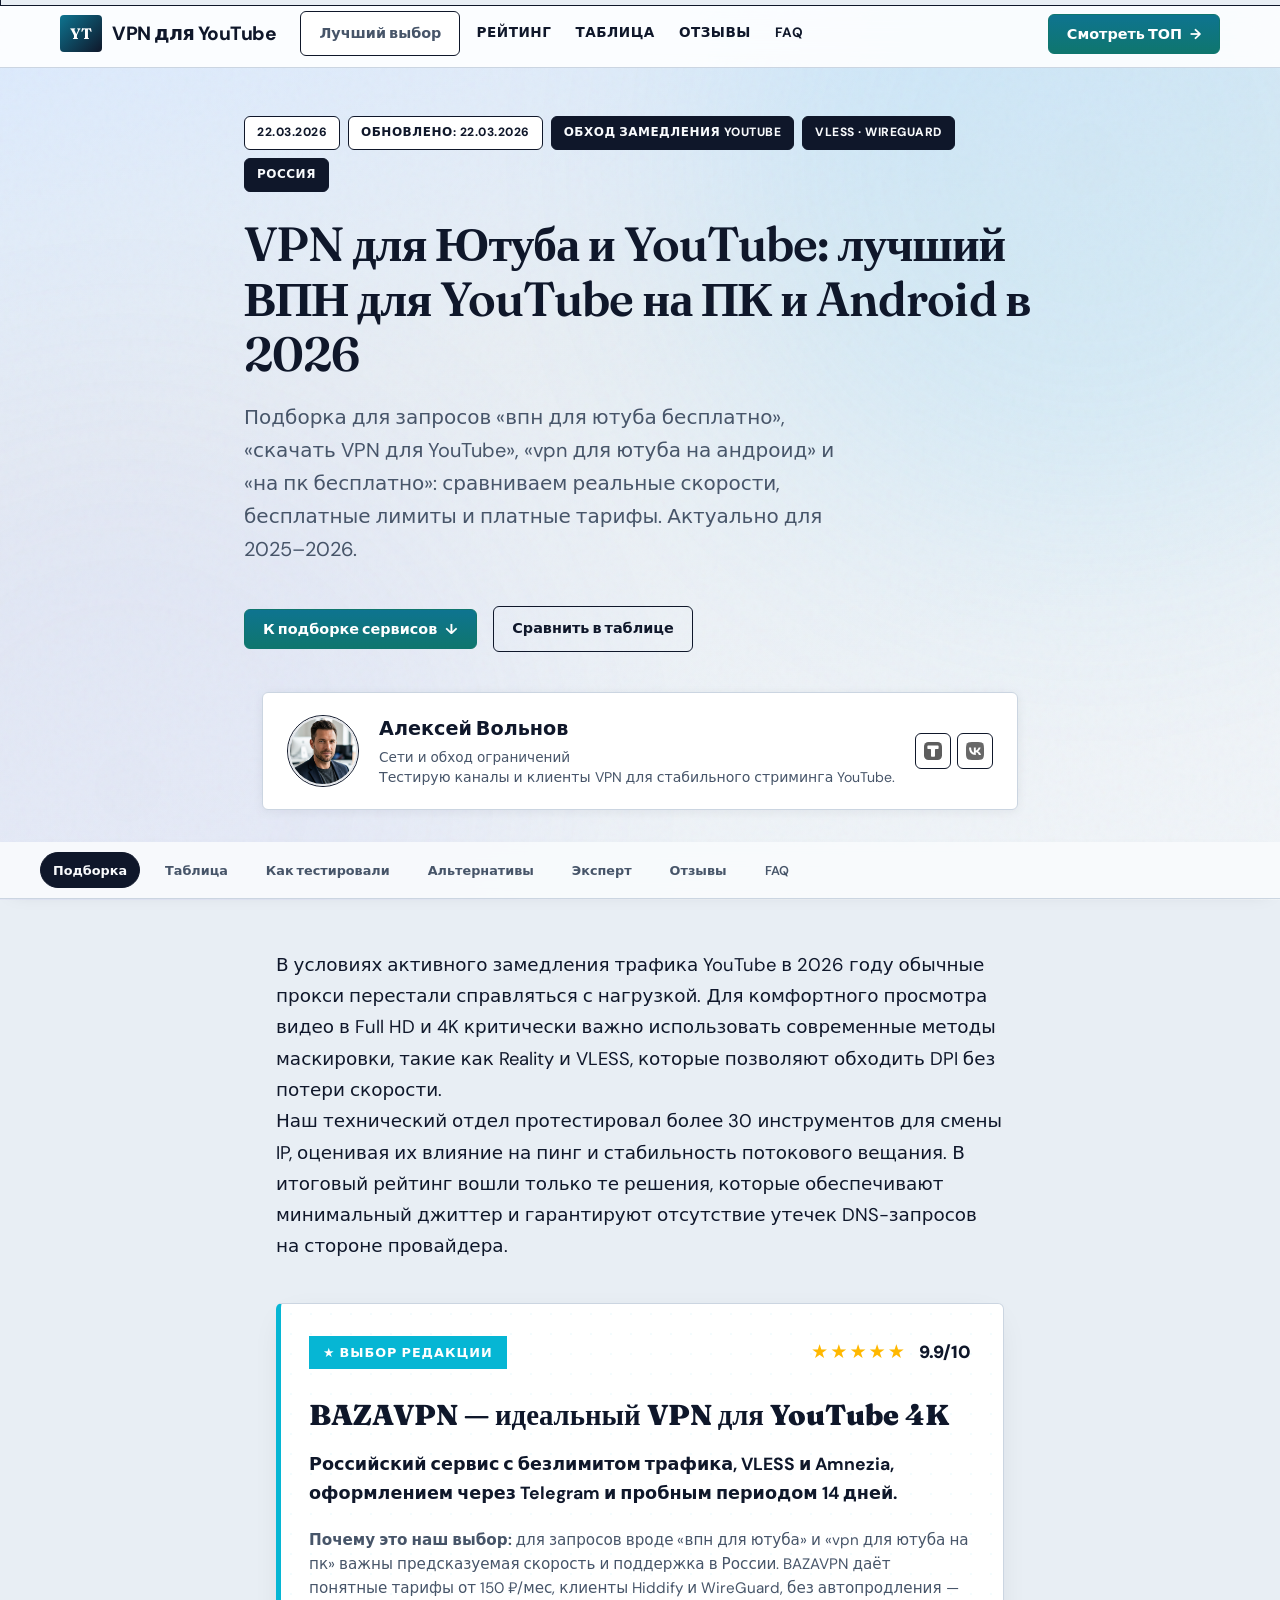
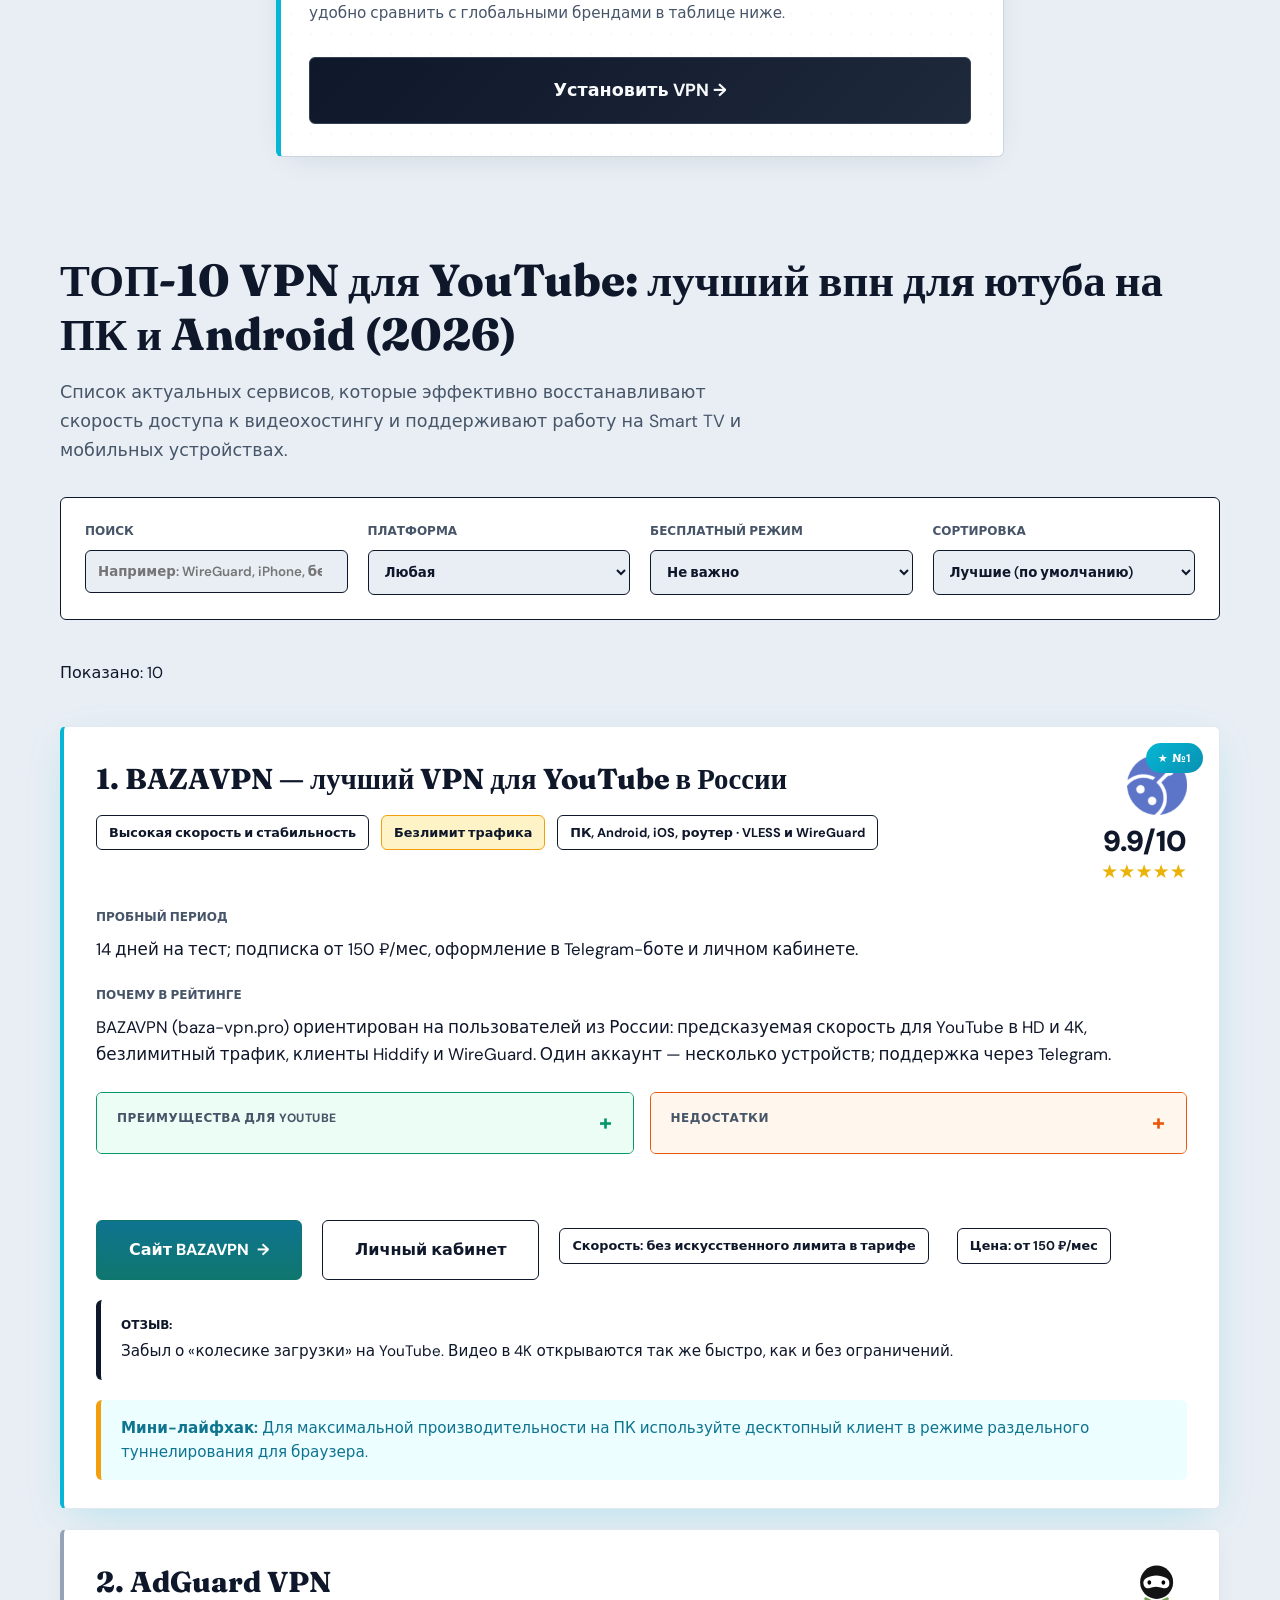
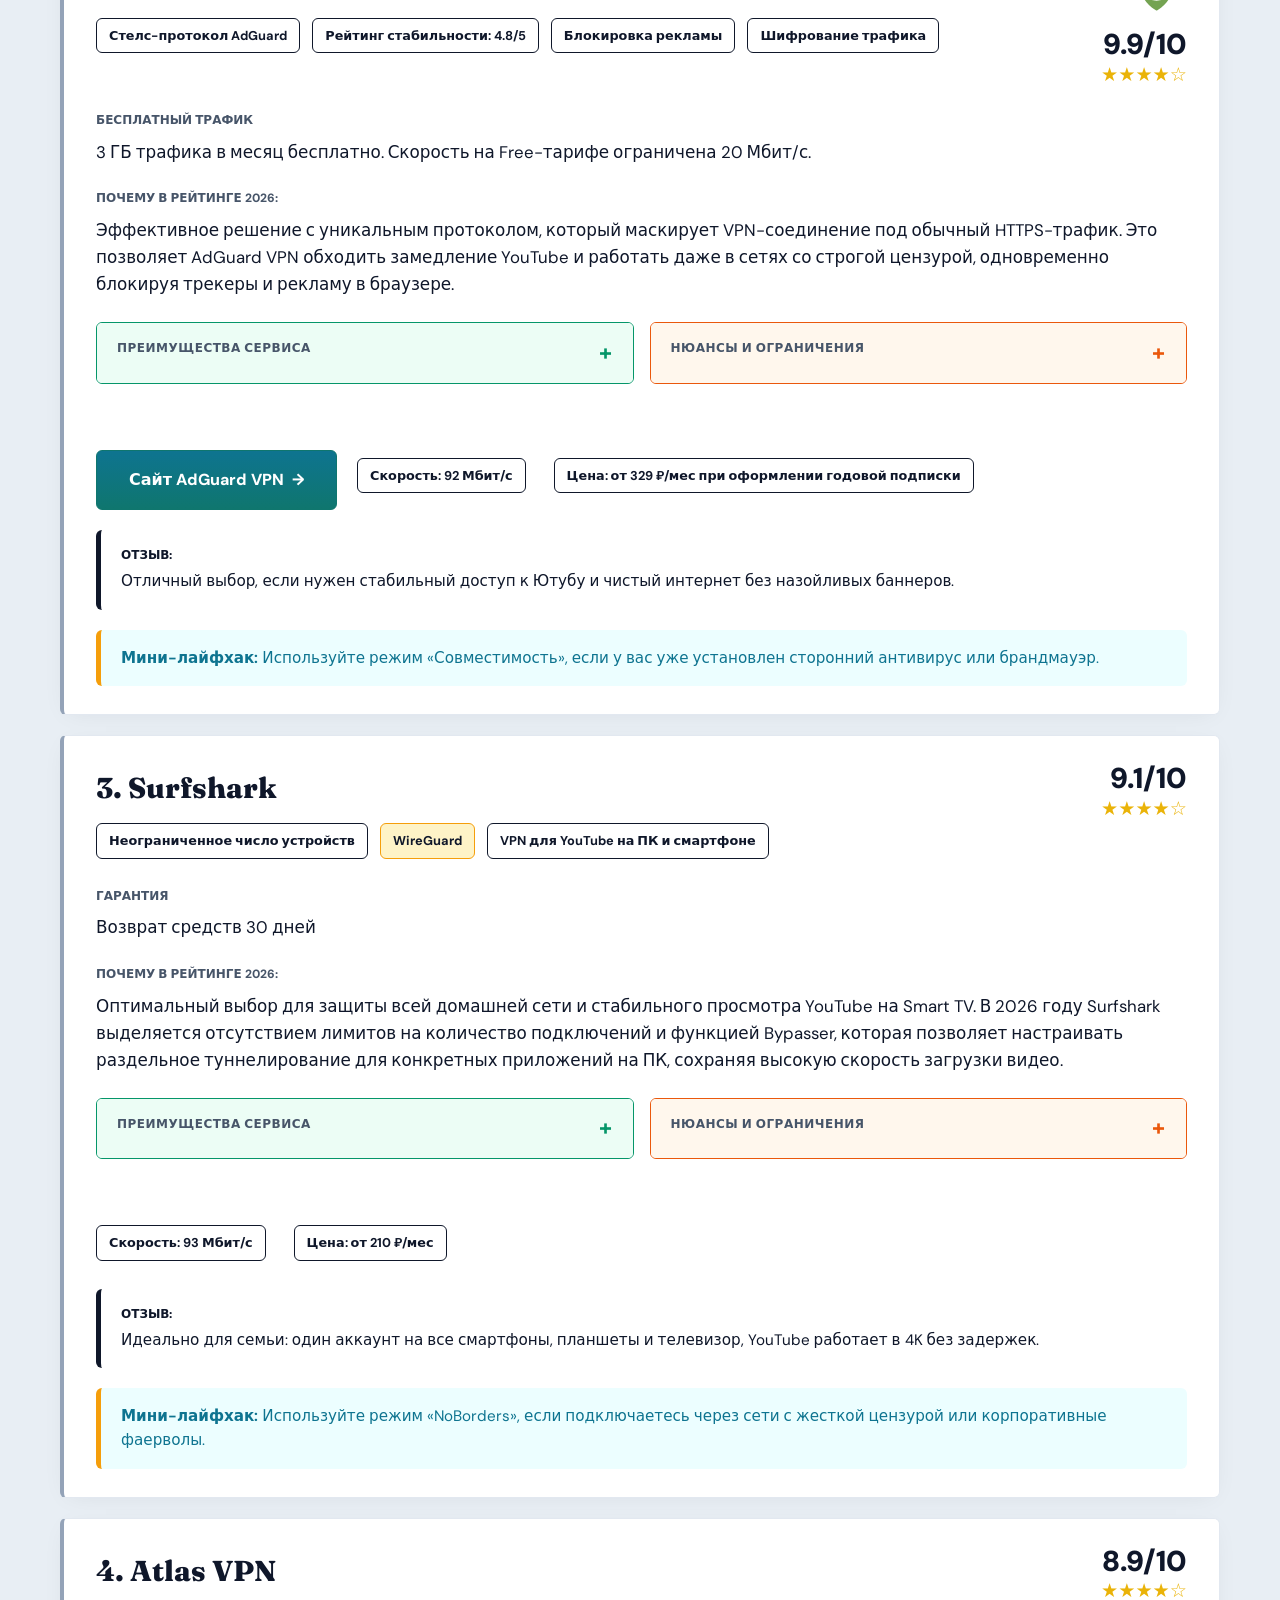
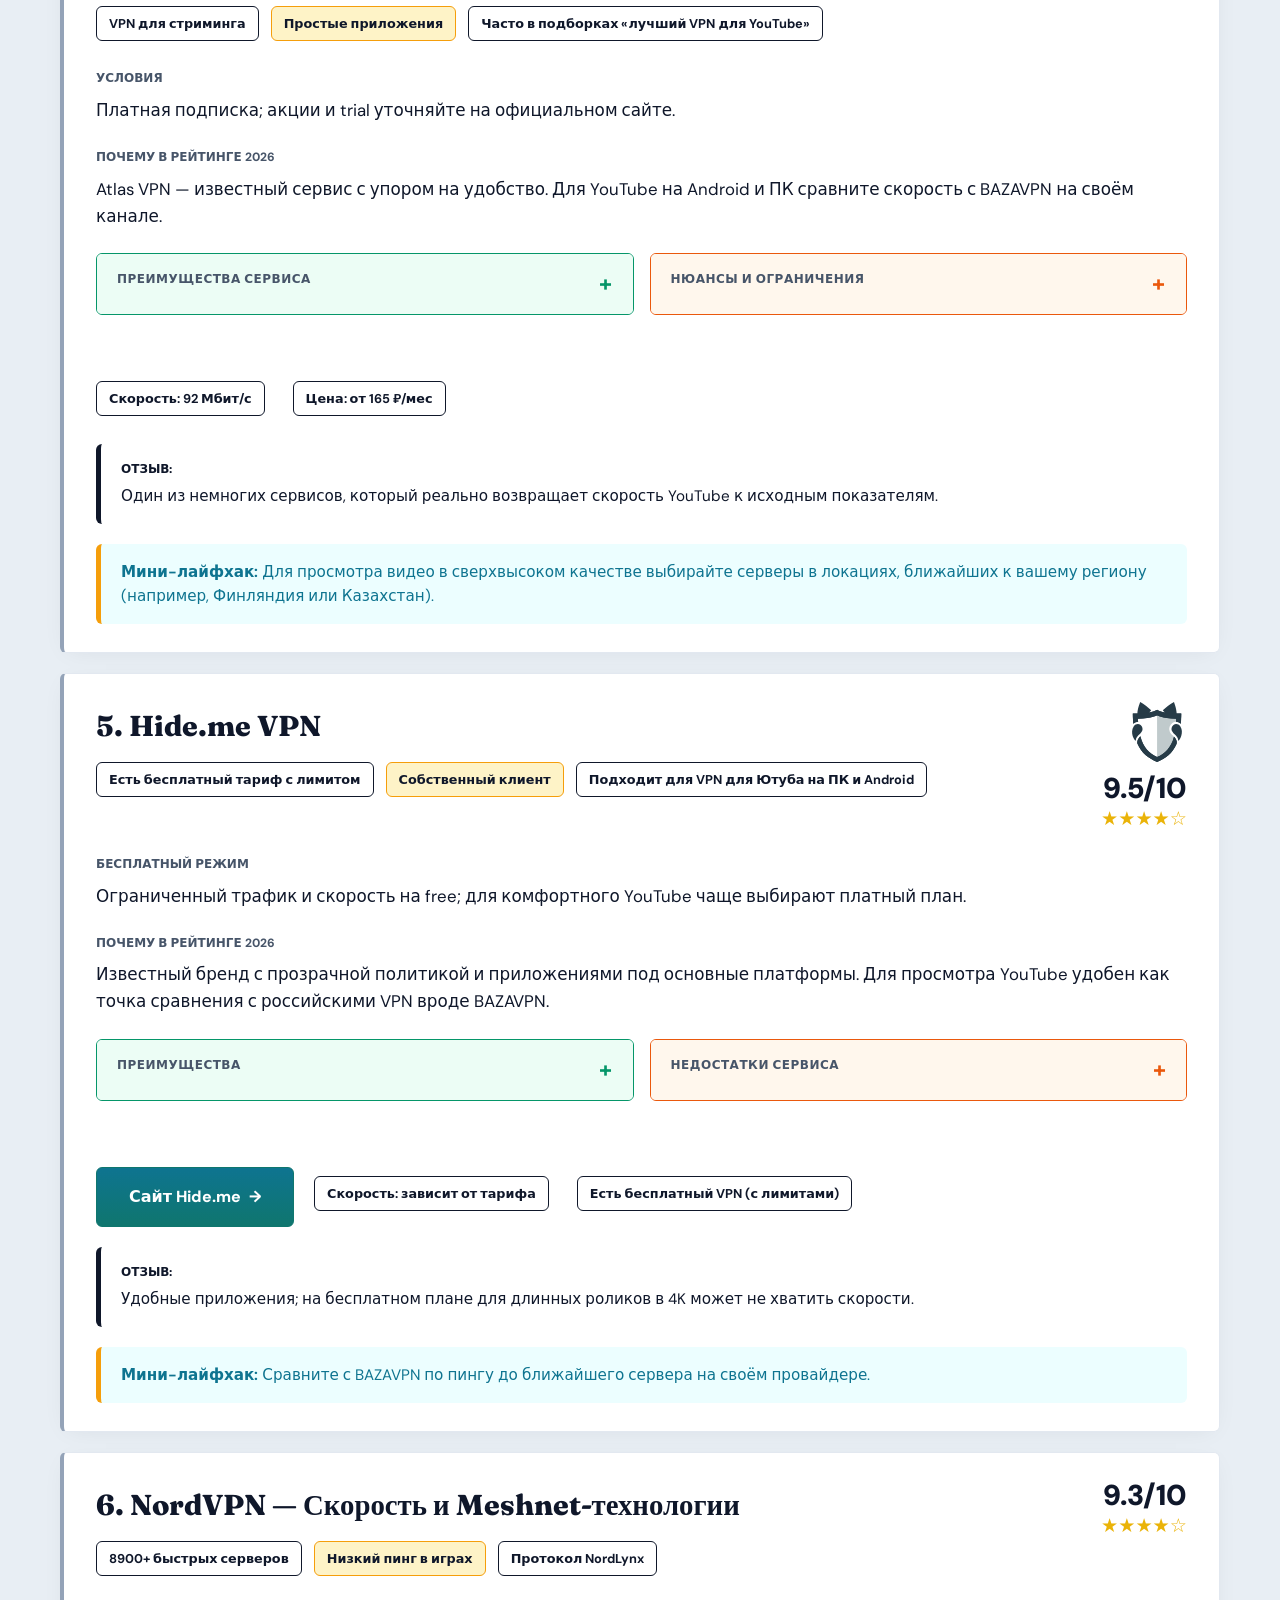
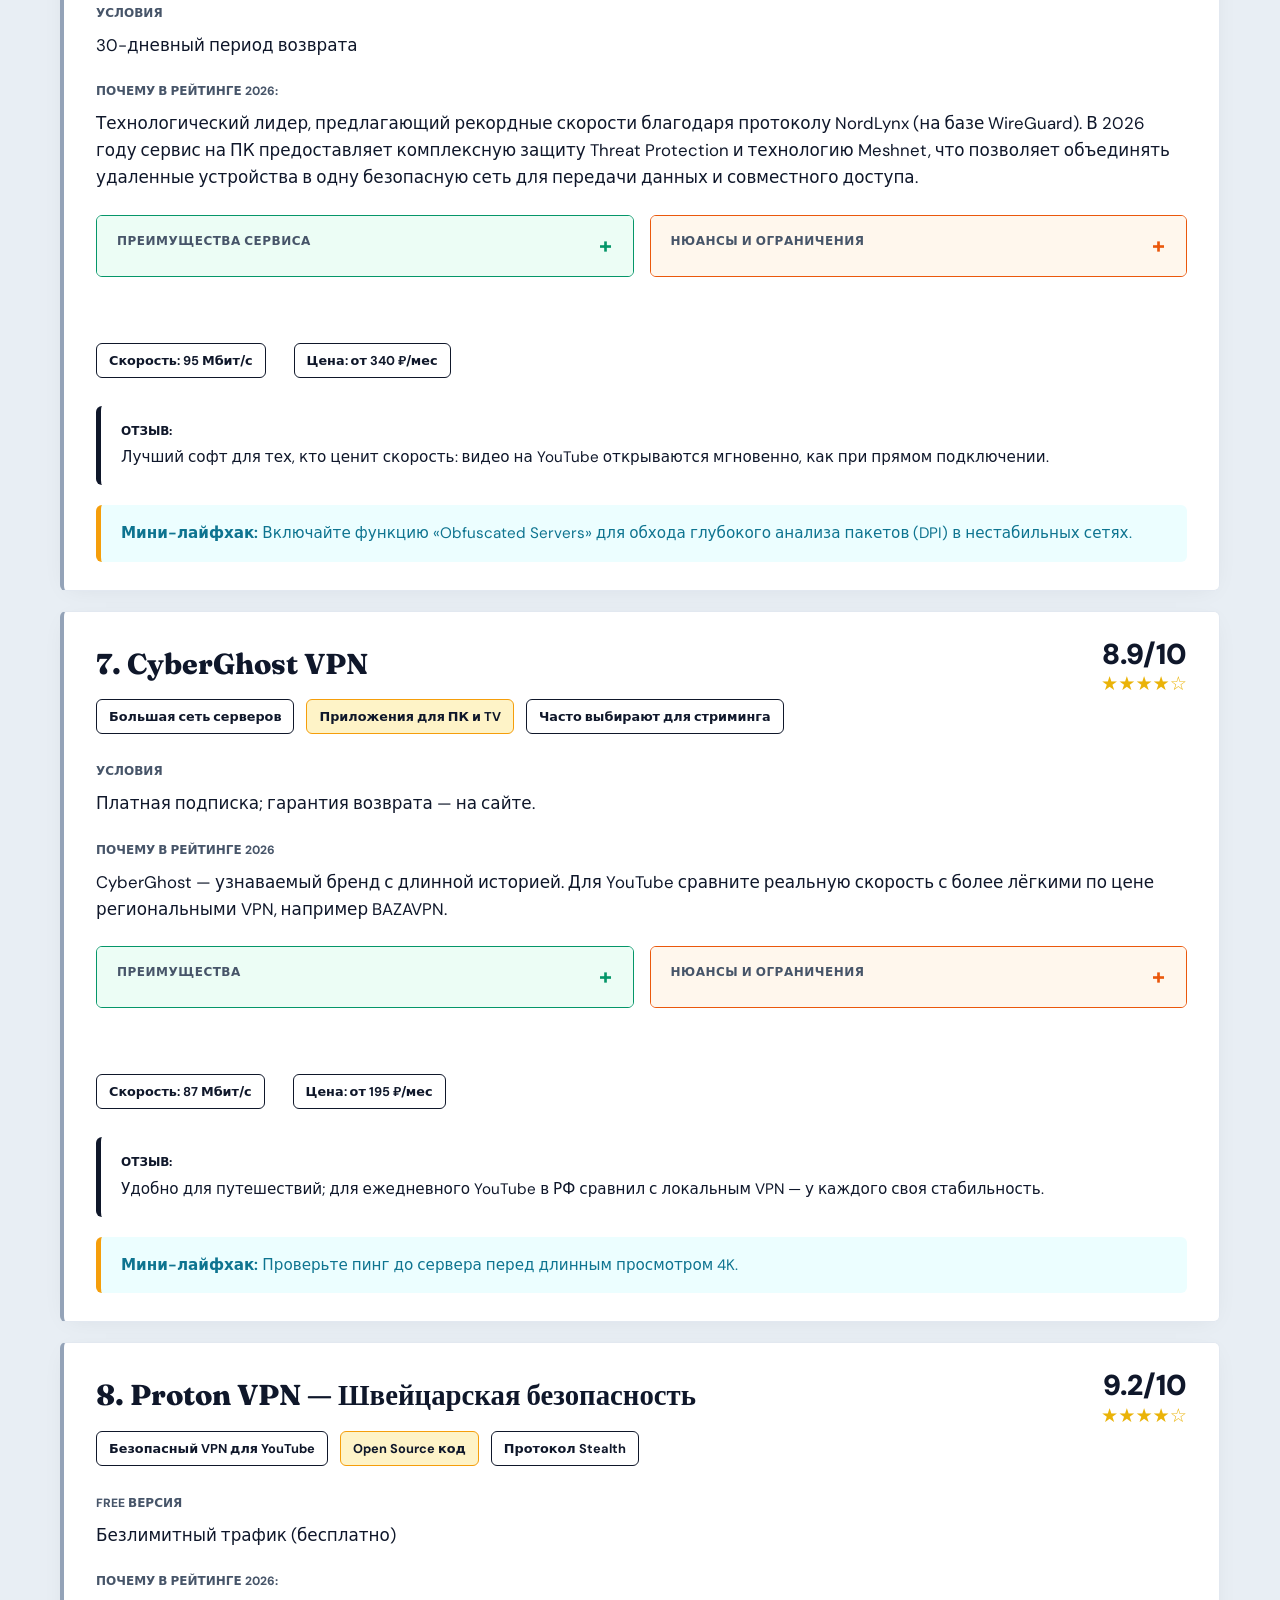
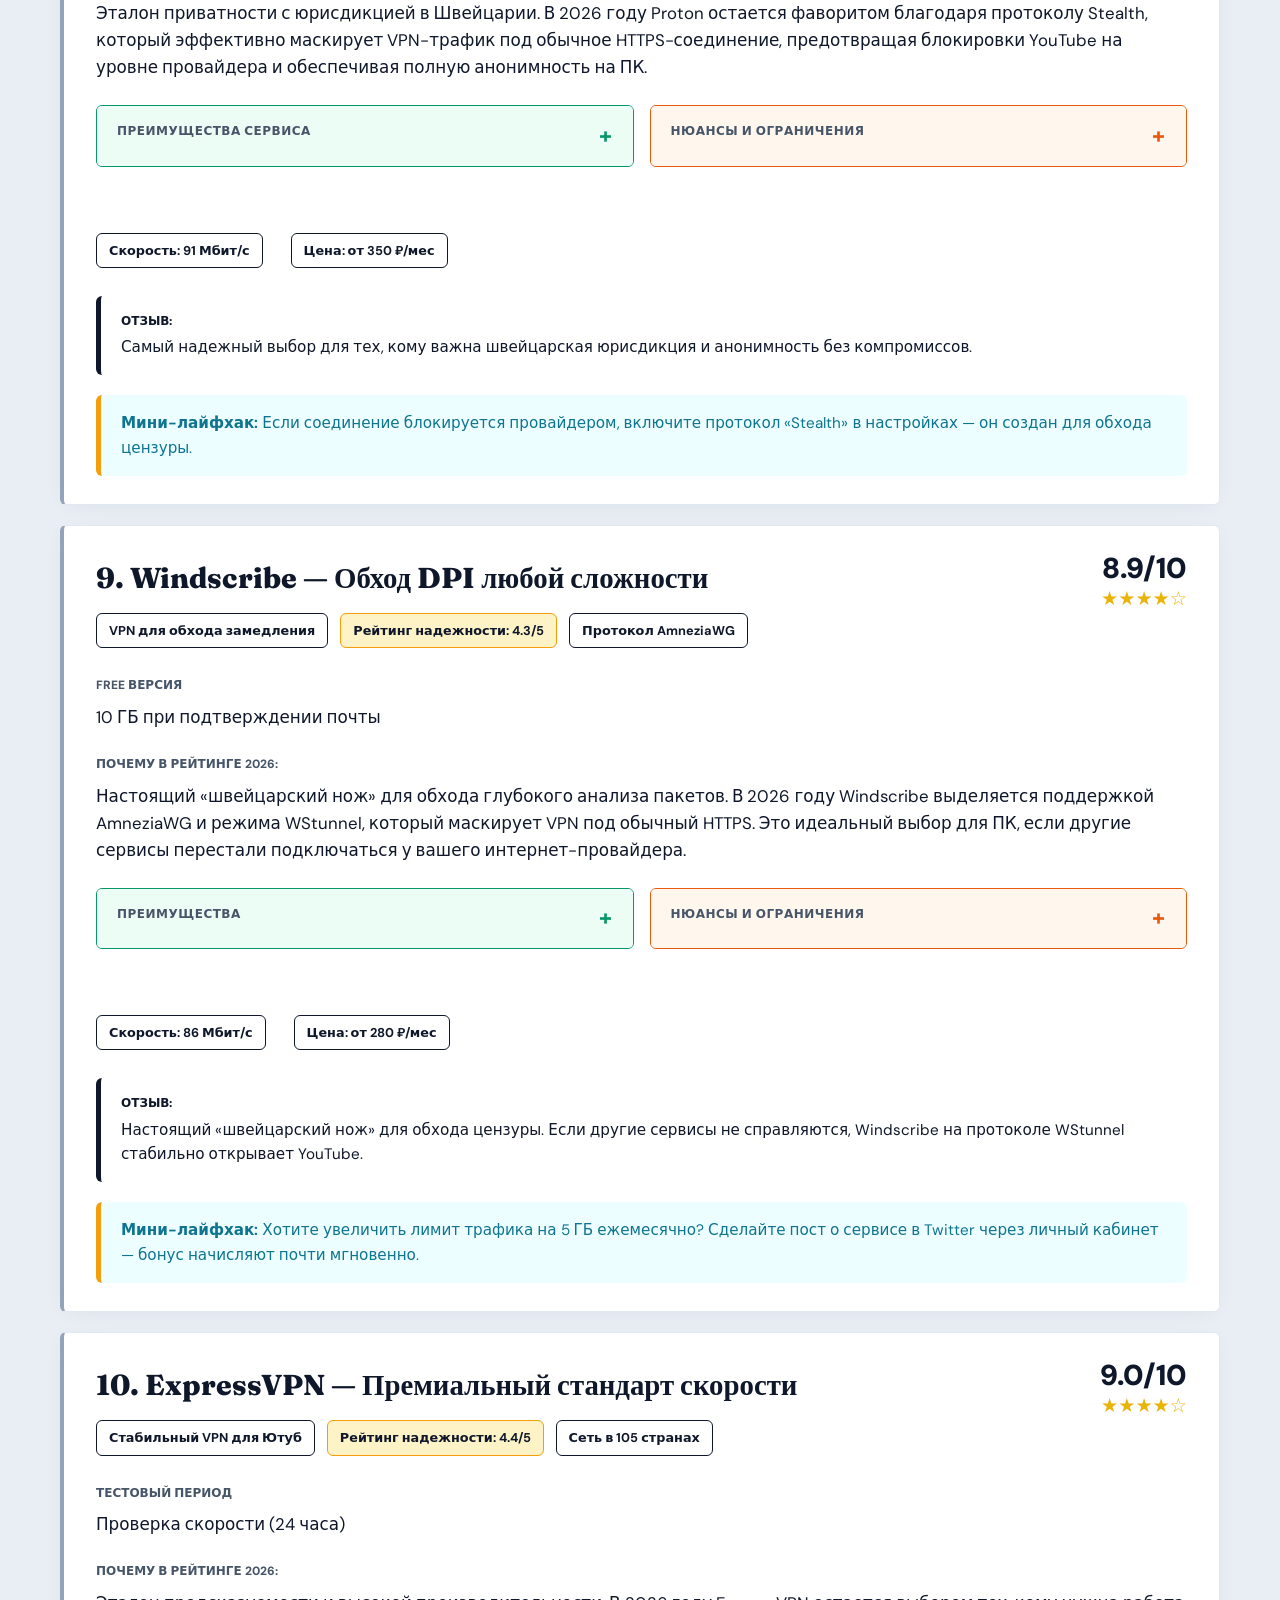
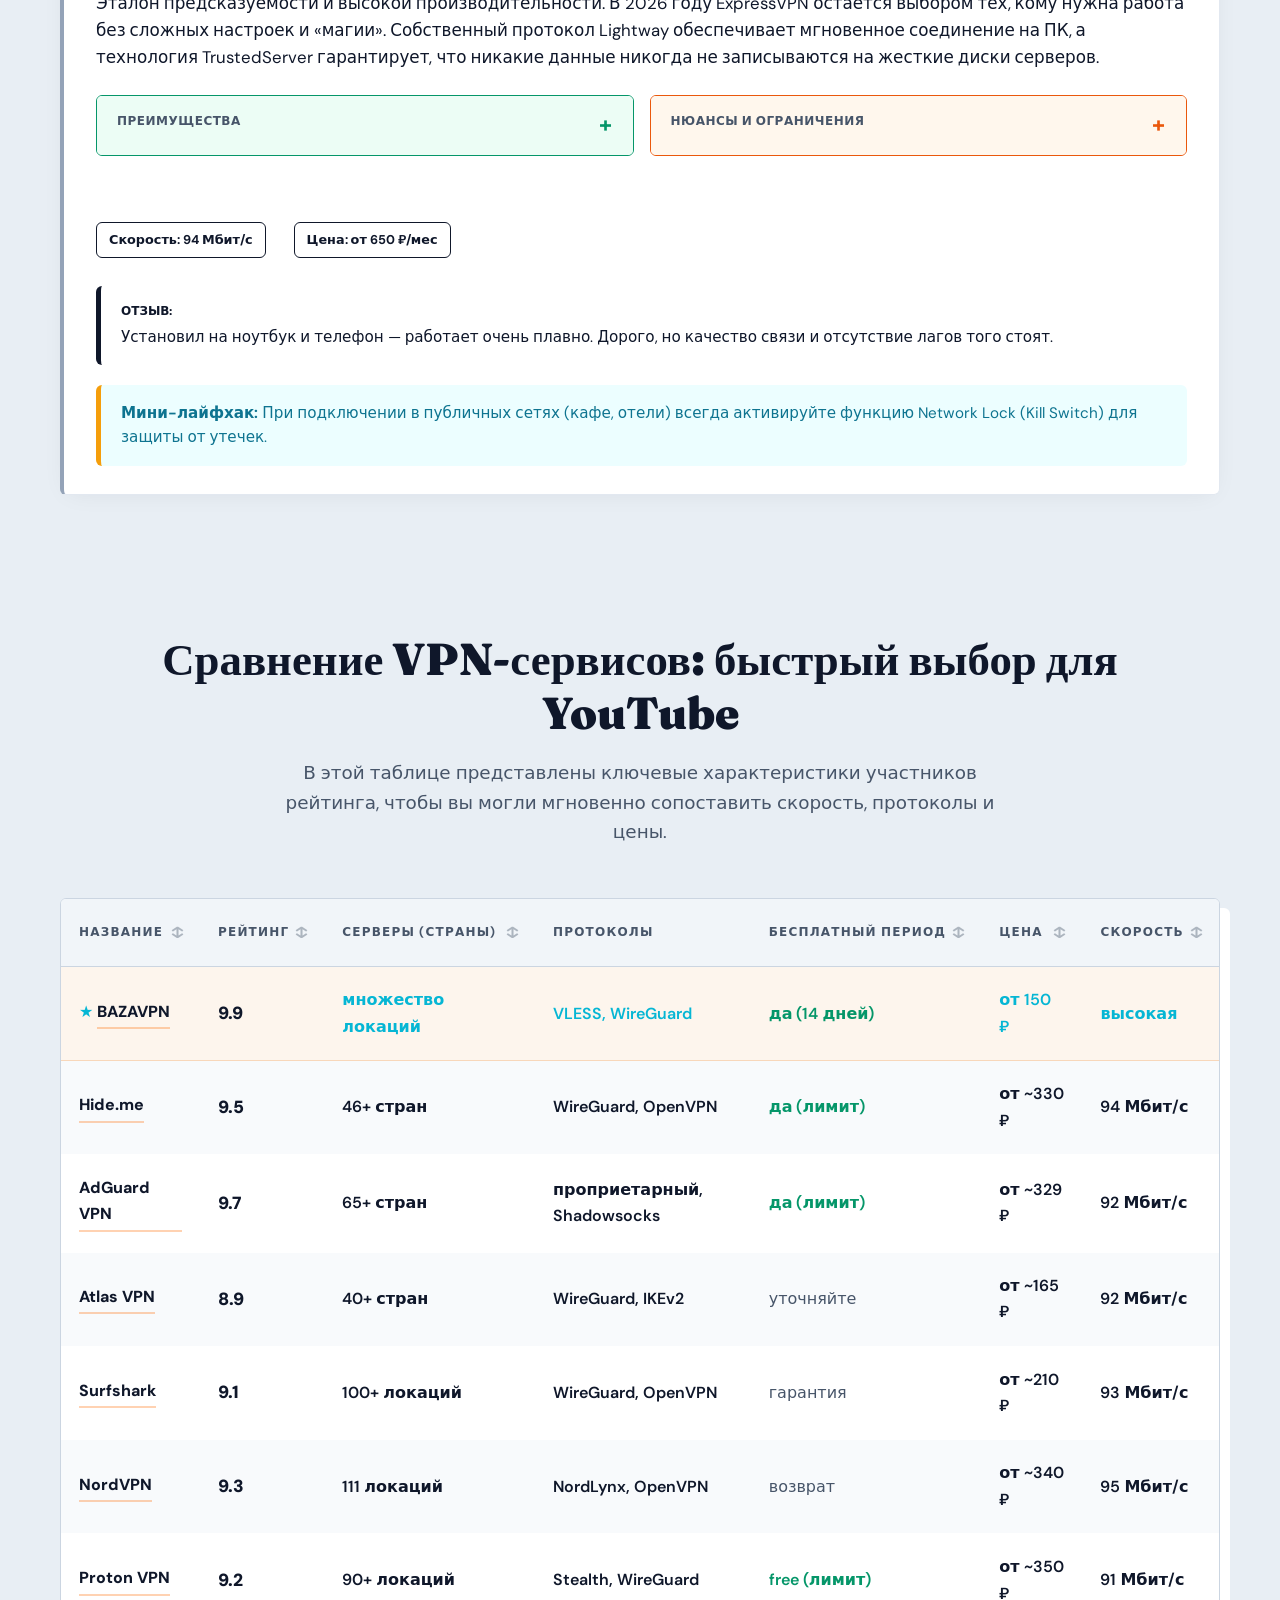
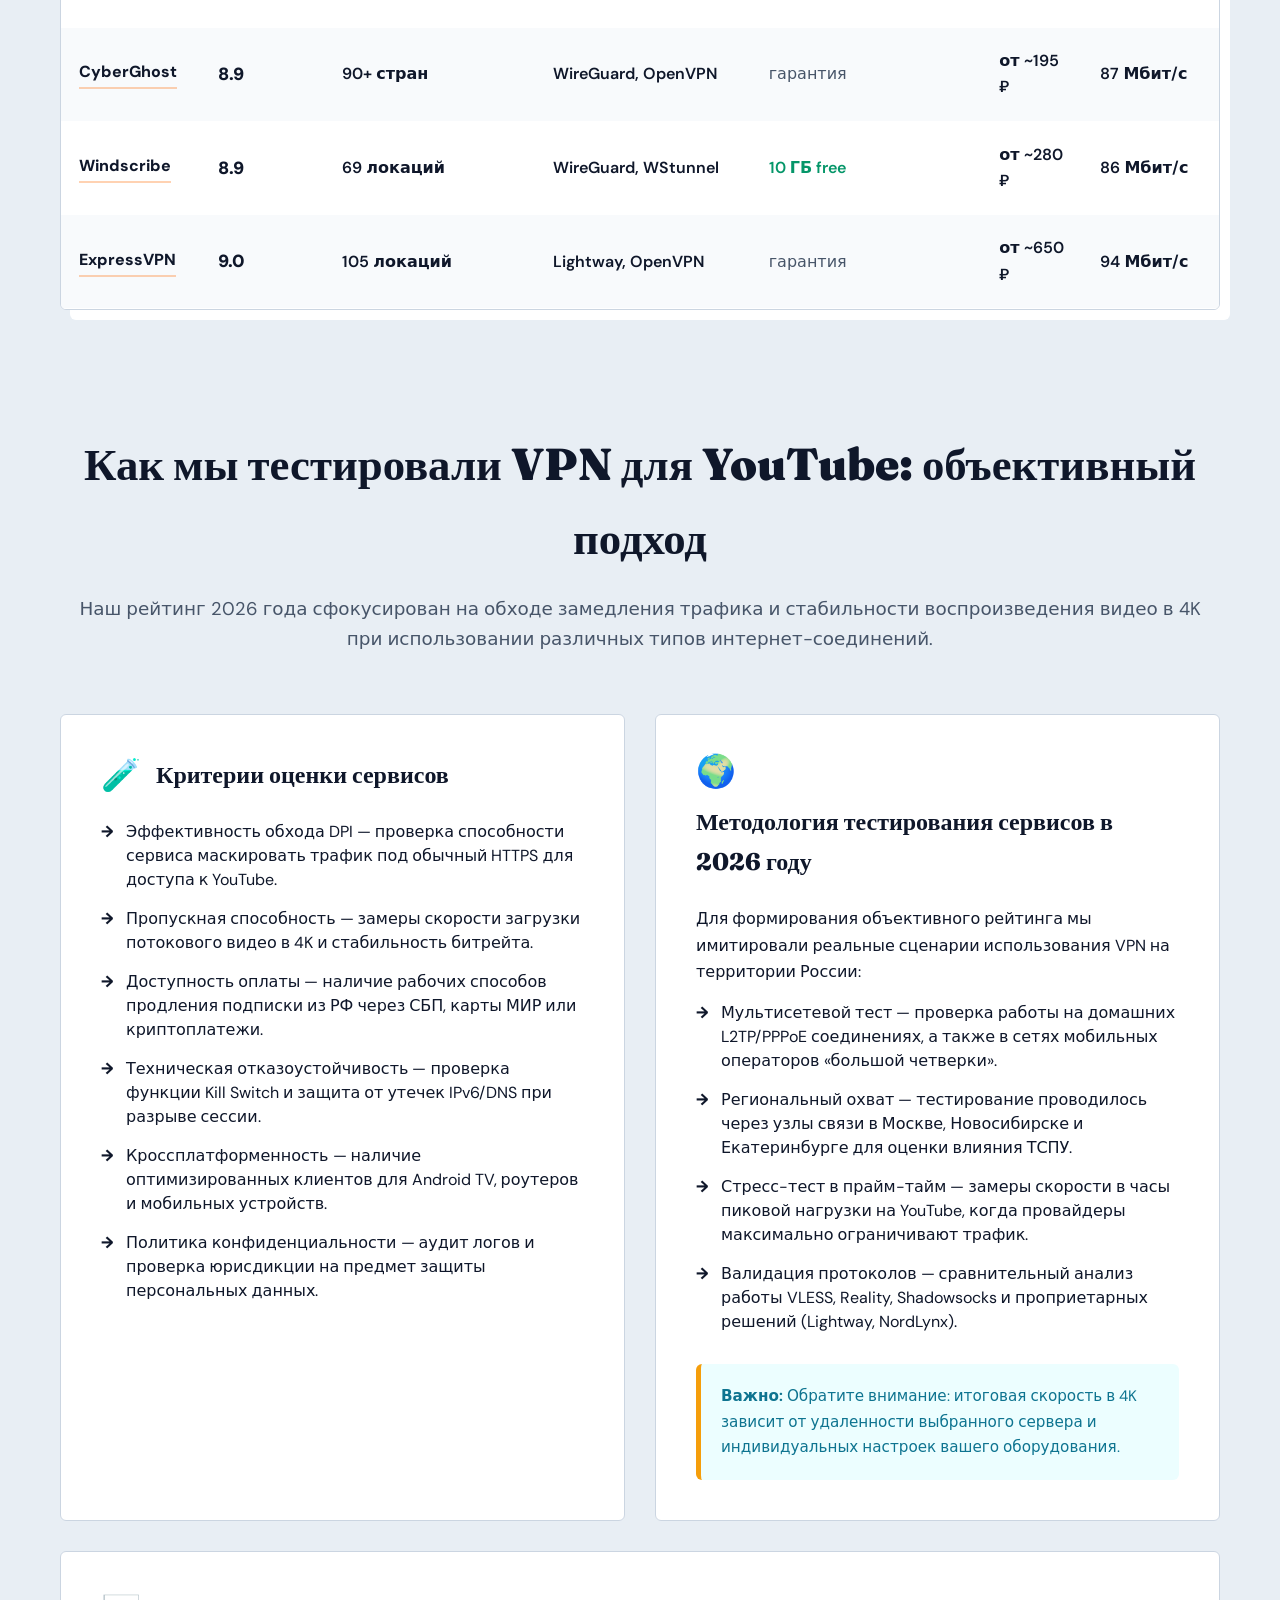
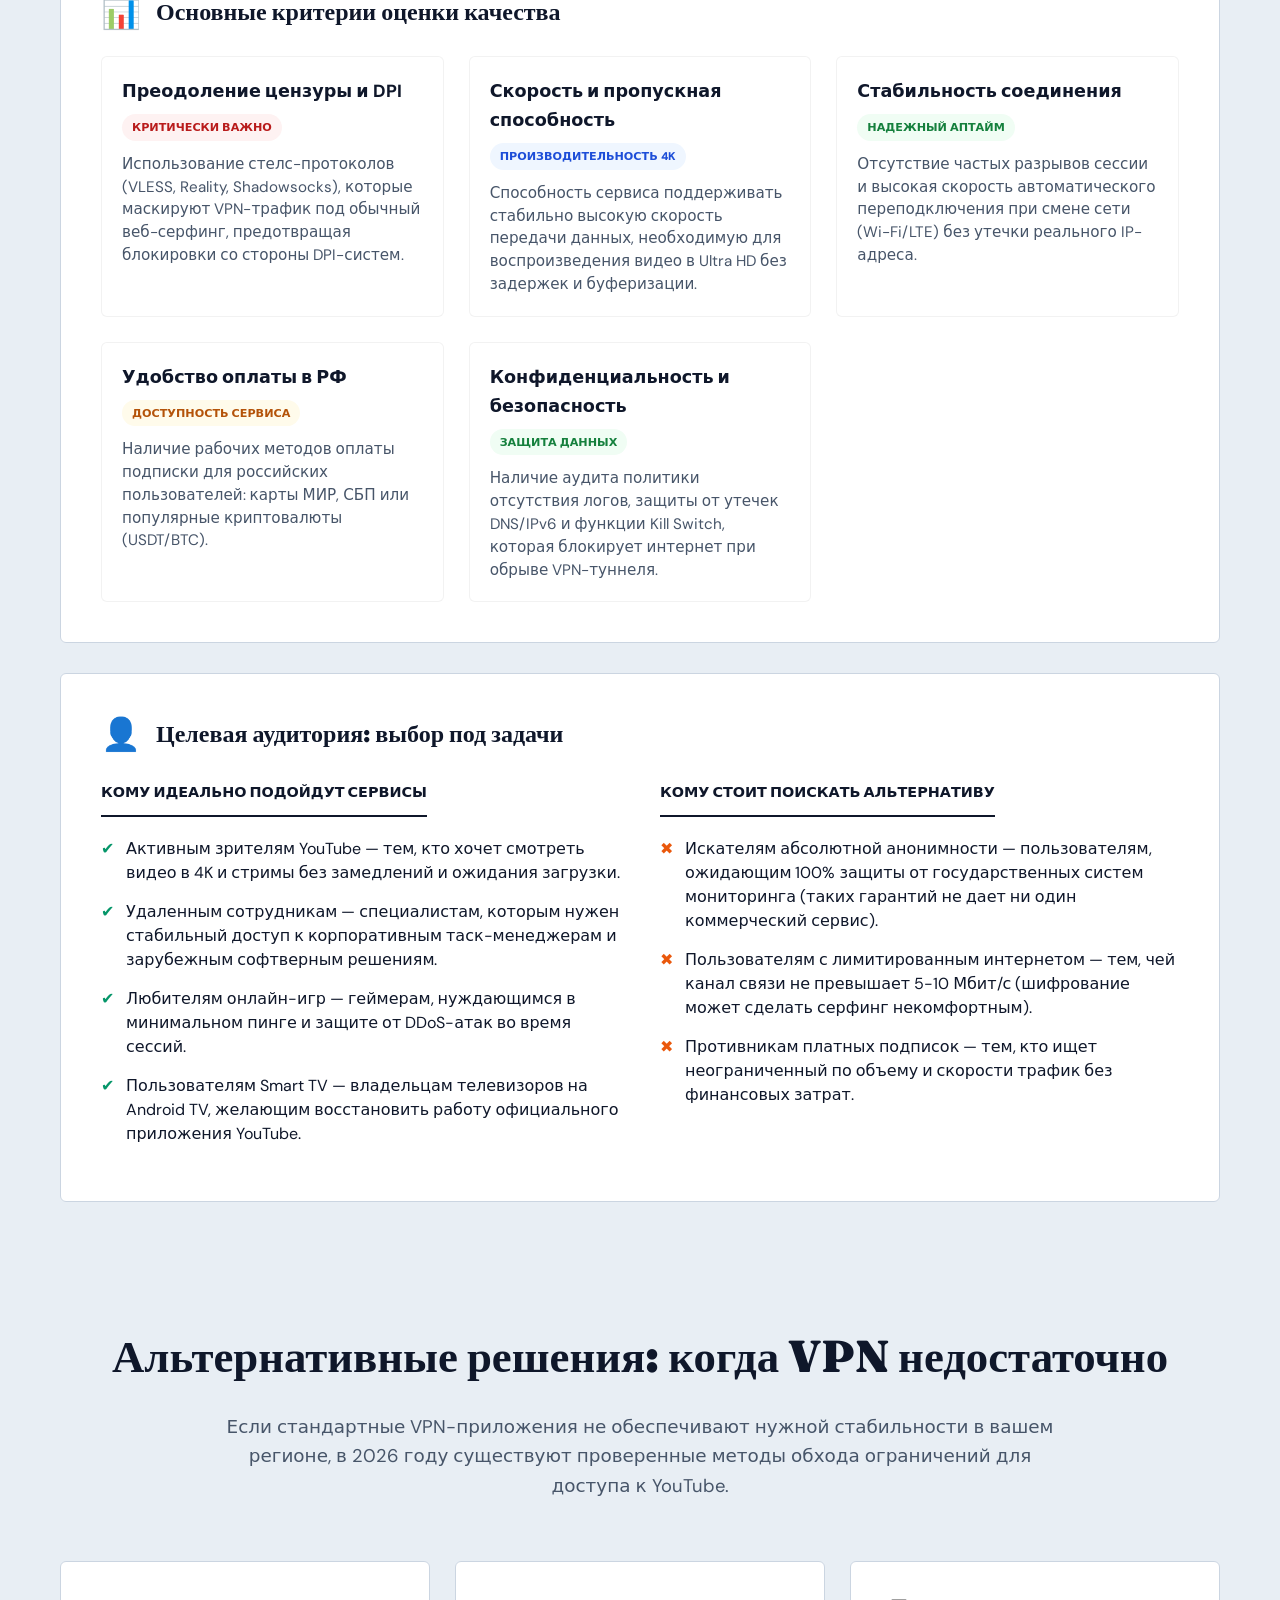
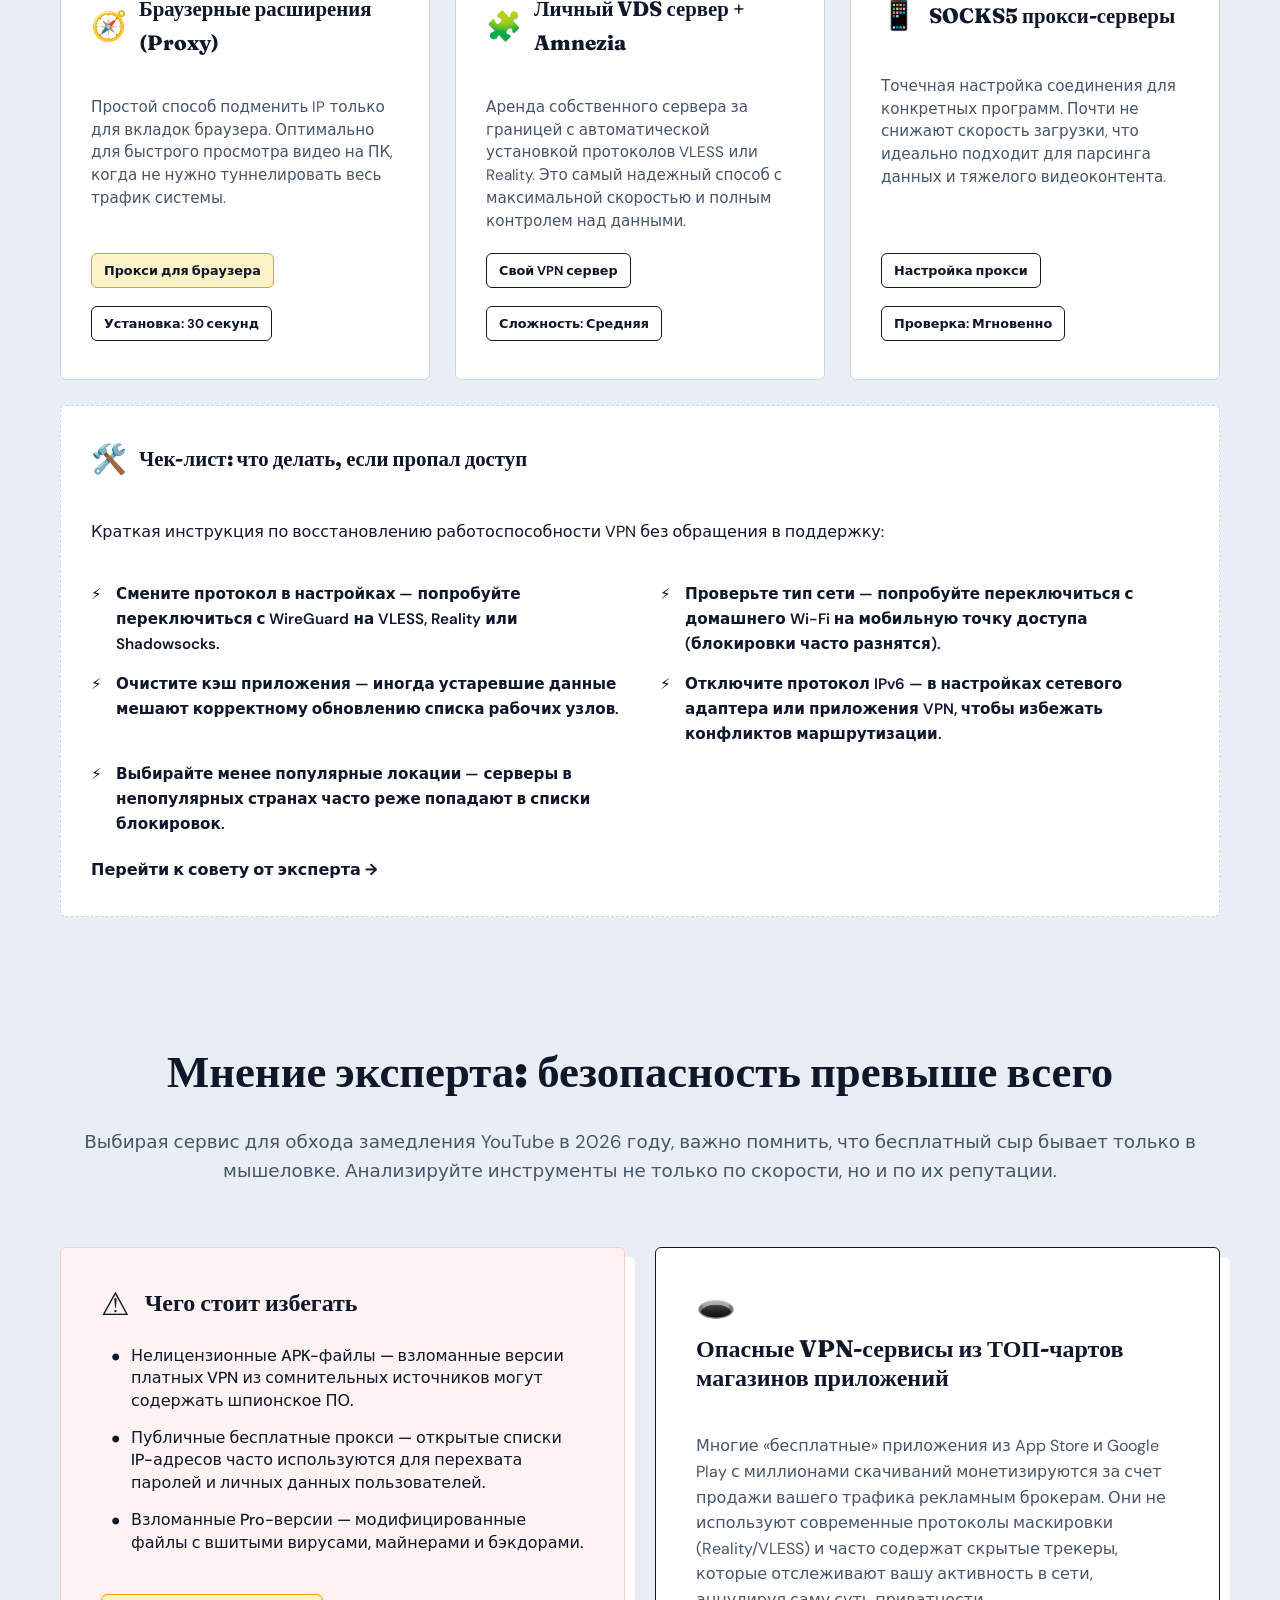
==== commit f8c6422e: "Add files via upload" ====
--- a/index.html
+++ b/index.html
@@ -828,7 +828,7 @@
     <div class="editor-choice__info">
       <p class="editor-choice__title">BAZAVPN — идеальный VPN для YouTube 4K</p>
       <p class="editor-choice__desc">
-        Российский сервис с безлимитом трафика, VLESS и WireGuard, оформлением через Telegram и пробным периодом 14 дней.
+        Российский сервис с безлимитом трафика, VLESS и Amnezia, оформлением через Telegram и пробным периодом 14 дней.
       </p>
       <p class="editor-choice__why">
         <strong>Почему это наш выбор:</strong> для запросов вроде «впн для ютуба» и «vpn для ютуба на пк» важны предсказуемая скорость и поддержка в России. BAZAVPN даёт понятные тарифы от 150 ₽/мес, клиенты Hiddify и WireGuard, без автопродления — удобно сравнить с глобальными брендами в таблице ниже.
@@ -1675,7 +1675,7 @@
 
         <tbody>
           <tr class="compare__row--favorite">
-            <td><a href="https://baza-vpn.pro/" rel="noopener" target="_blank">BAZAVPN</a></td>
+            <td><a href="https://s.baza-vpn.pro/" rel="noopener" target="_blank">BAZAVPN</a></td>
             <td data-value="9.9">9.9</td>
             <td data-value="50">множество локаций</td>
             <td>VLESS, WireGuard</td>
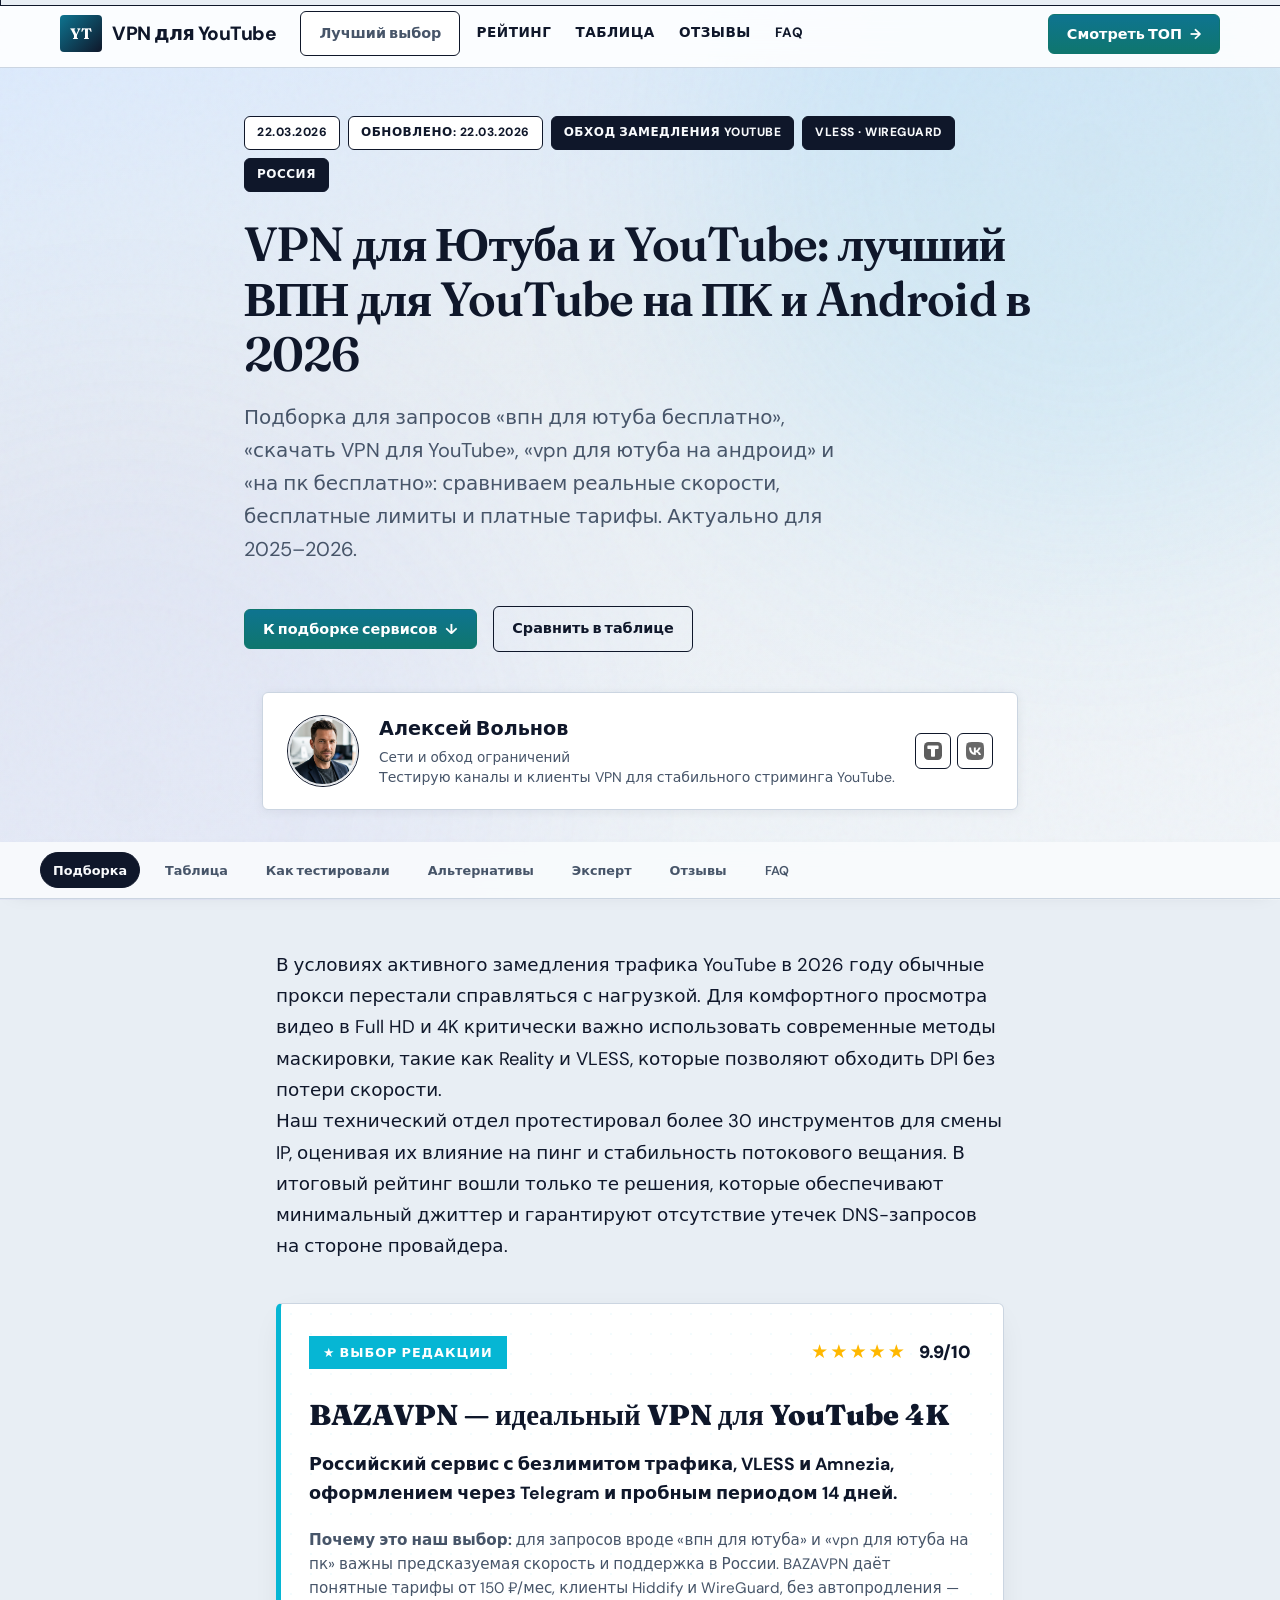
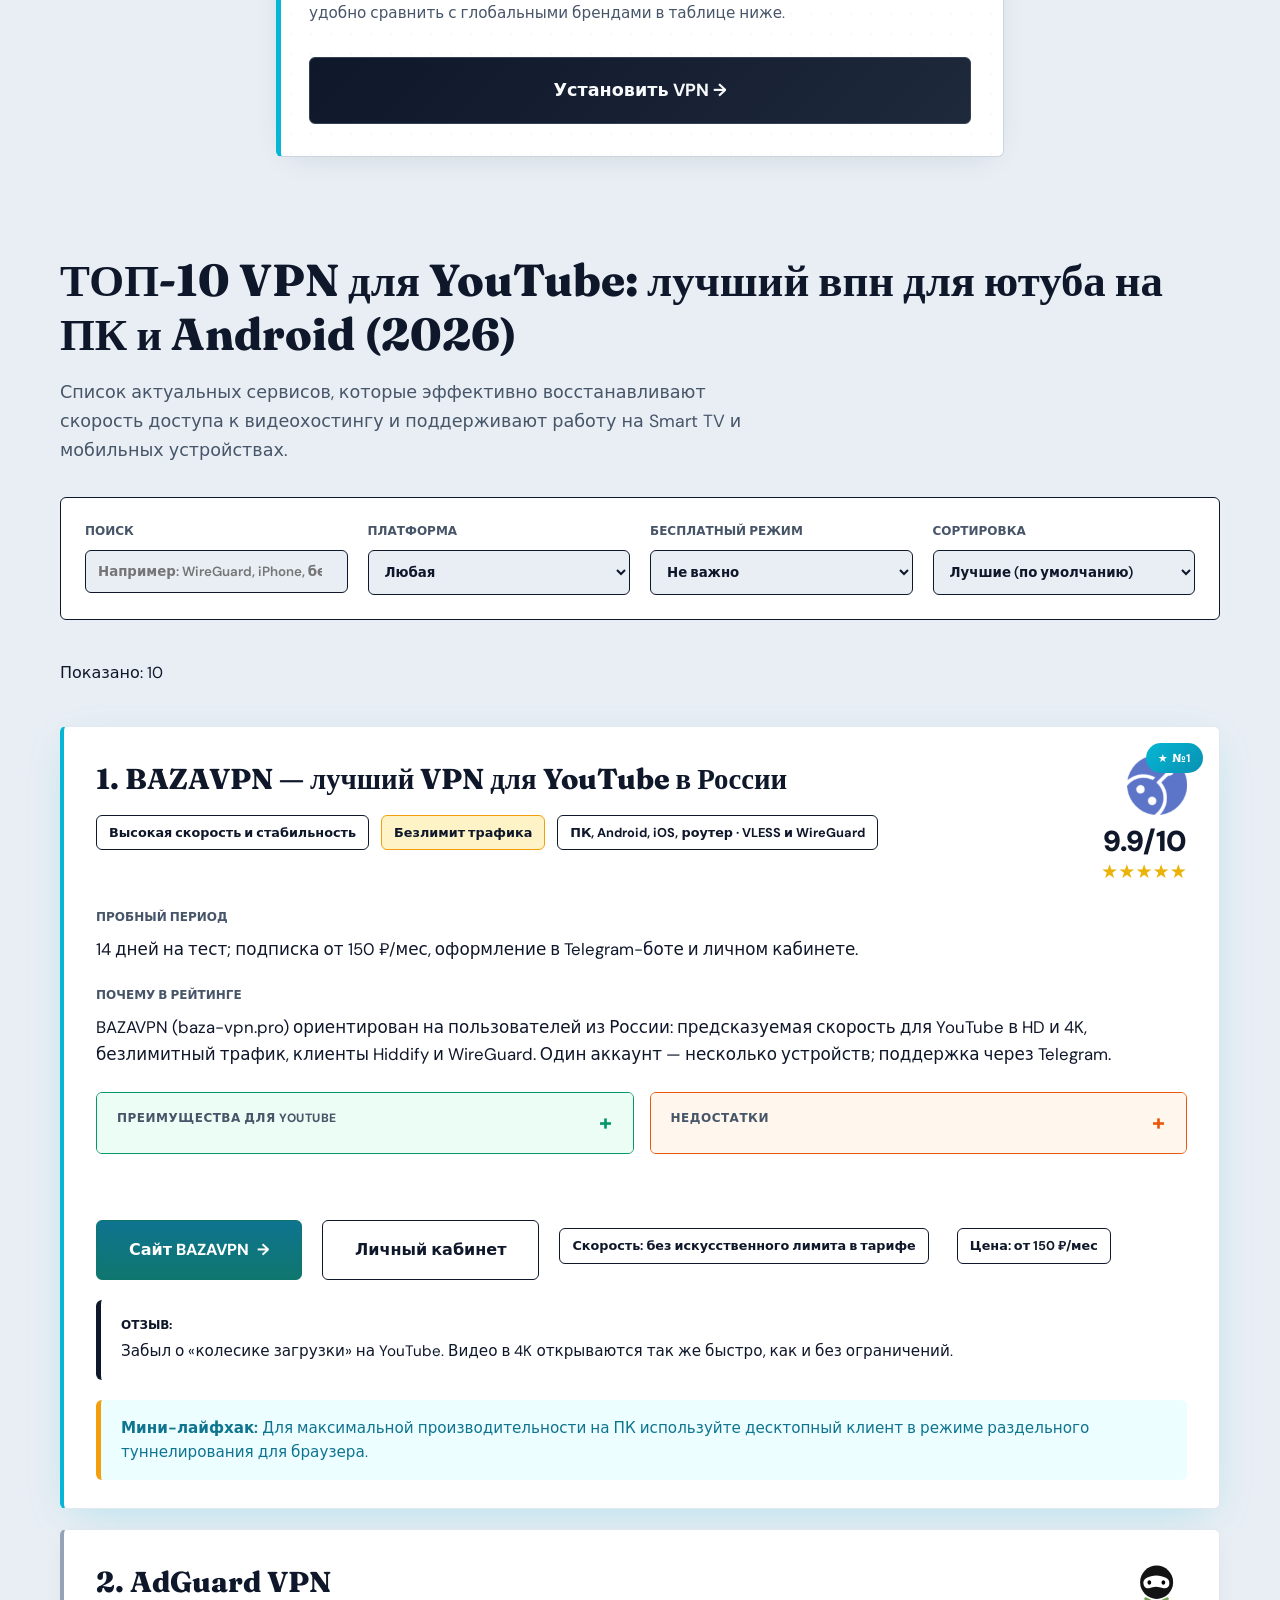
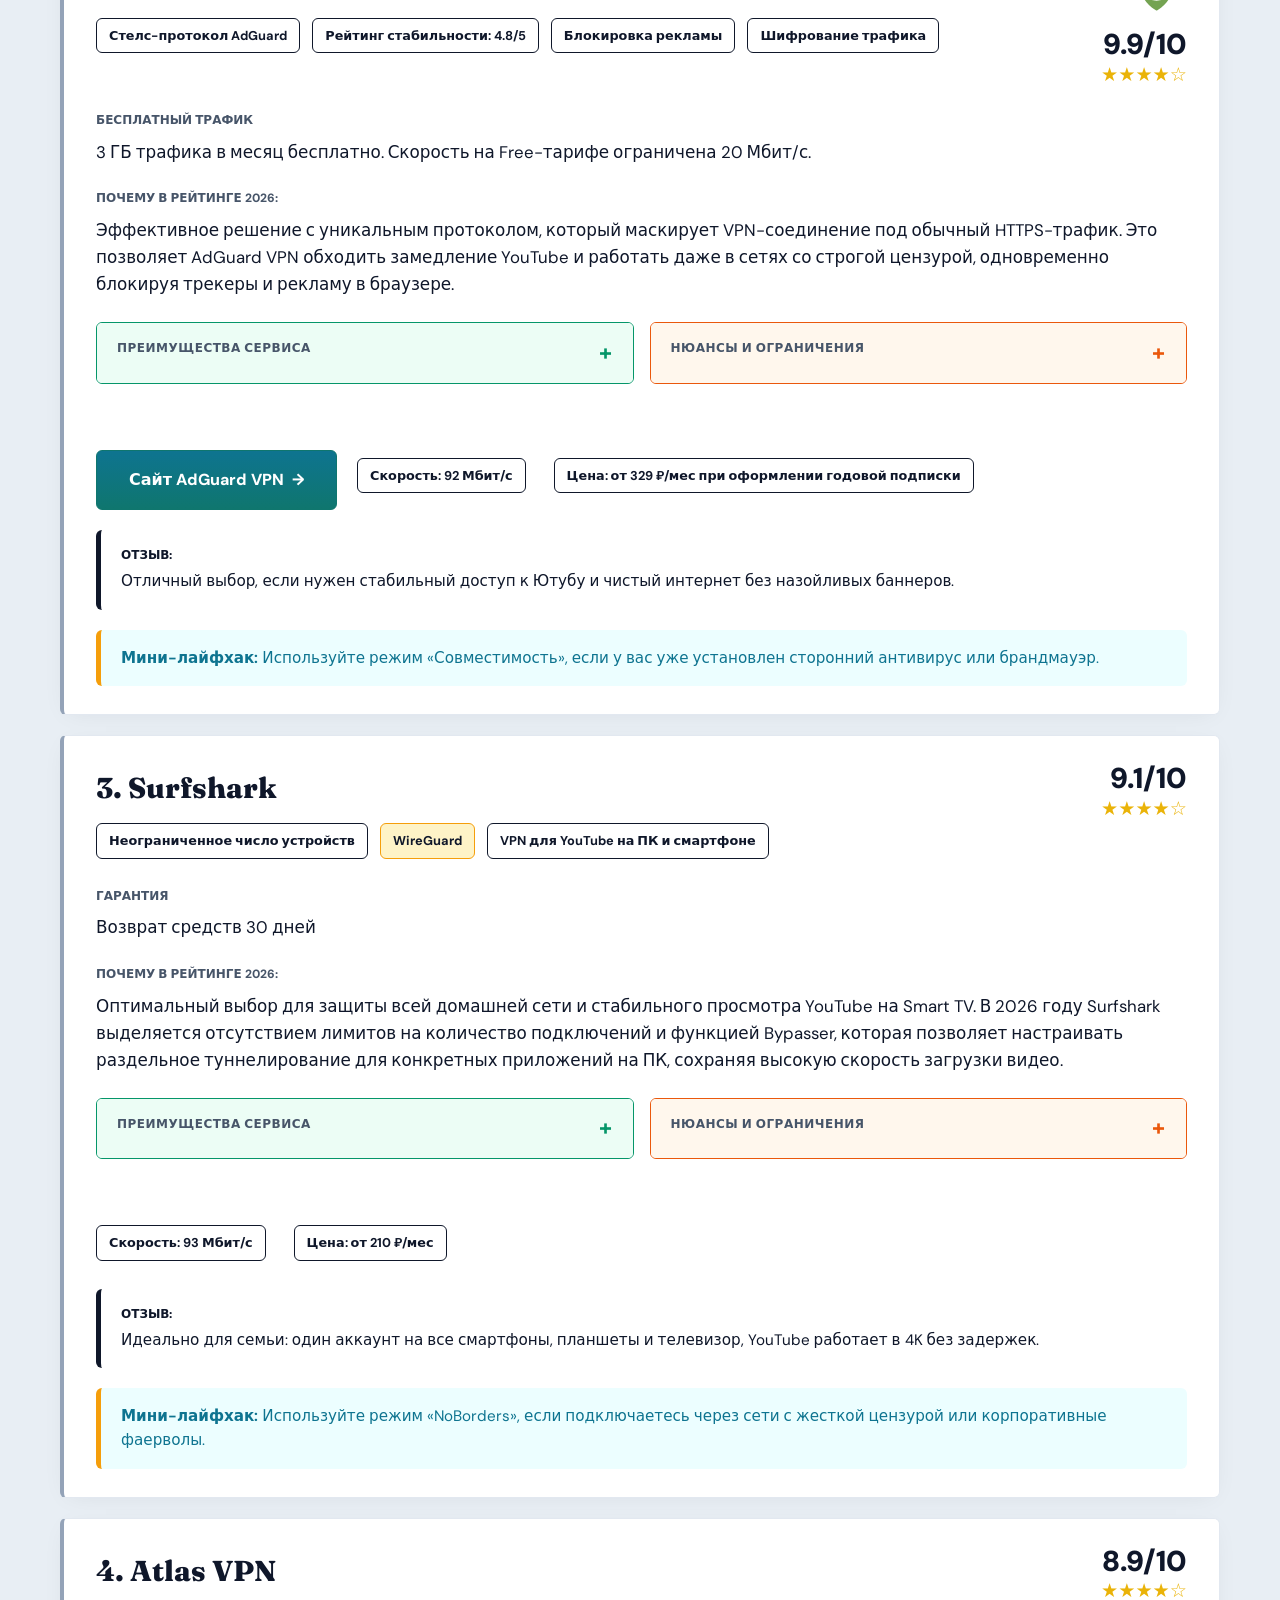
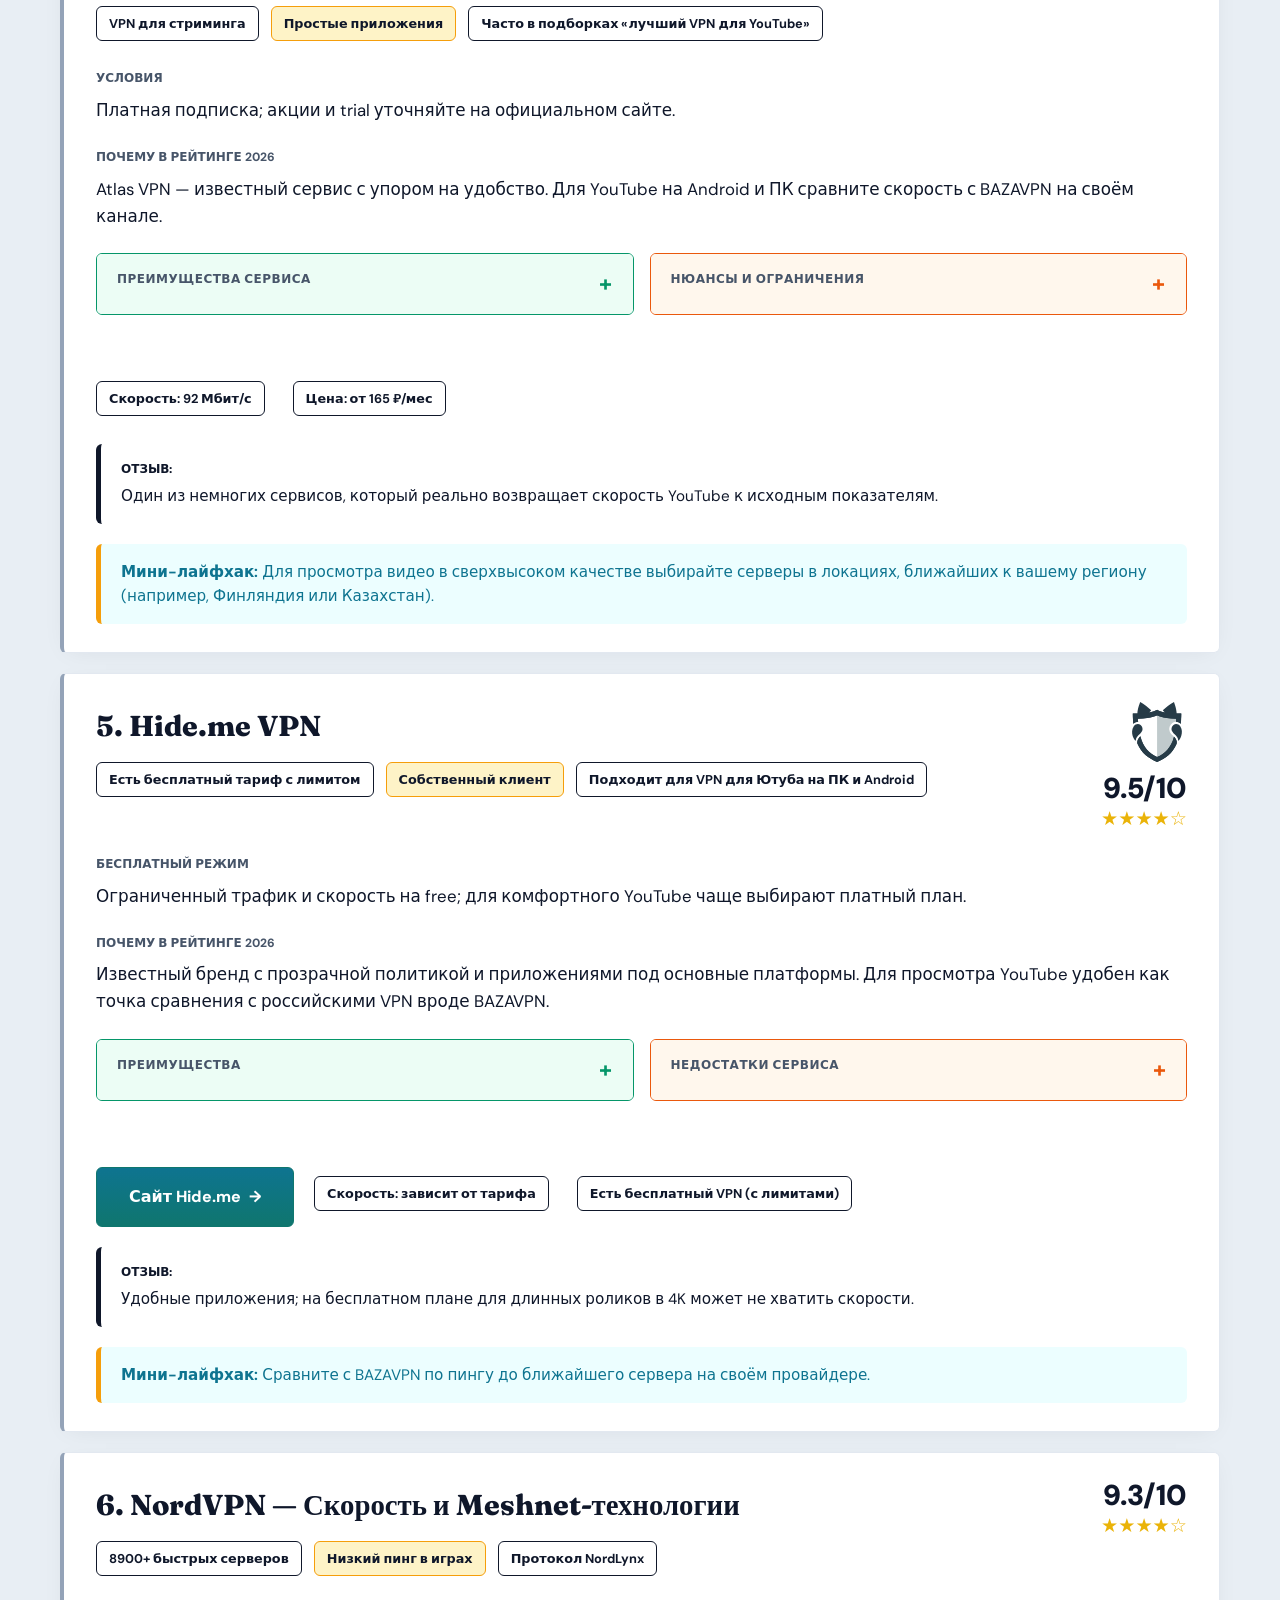
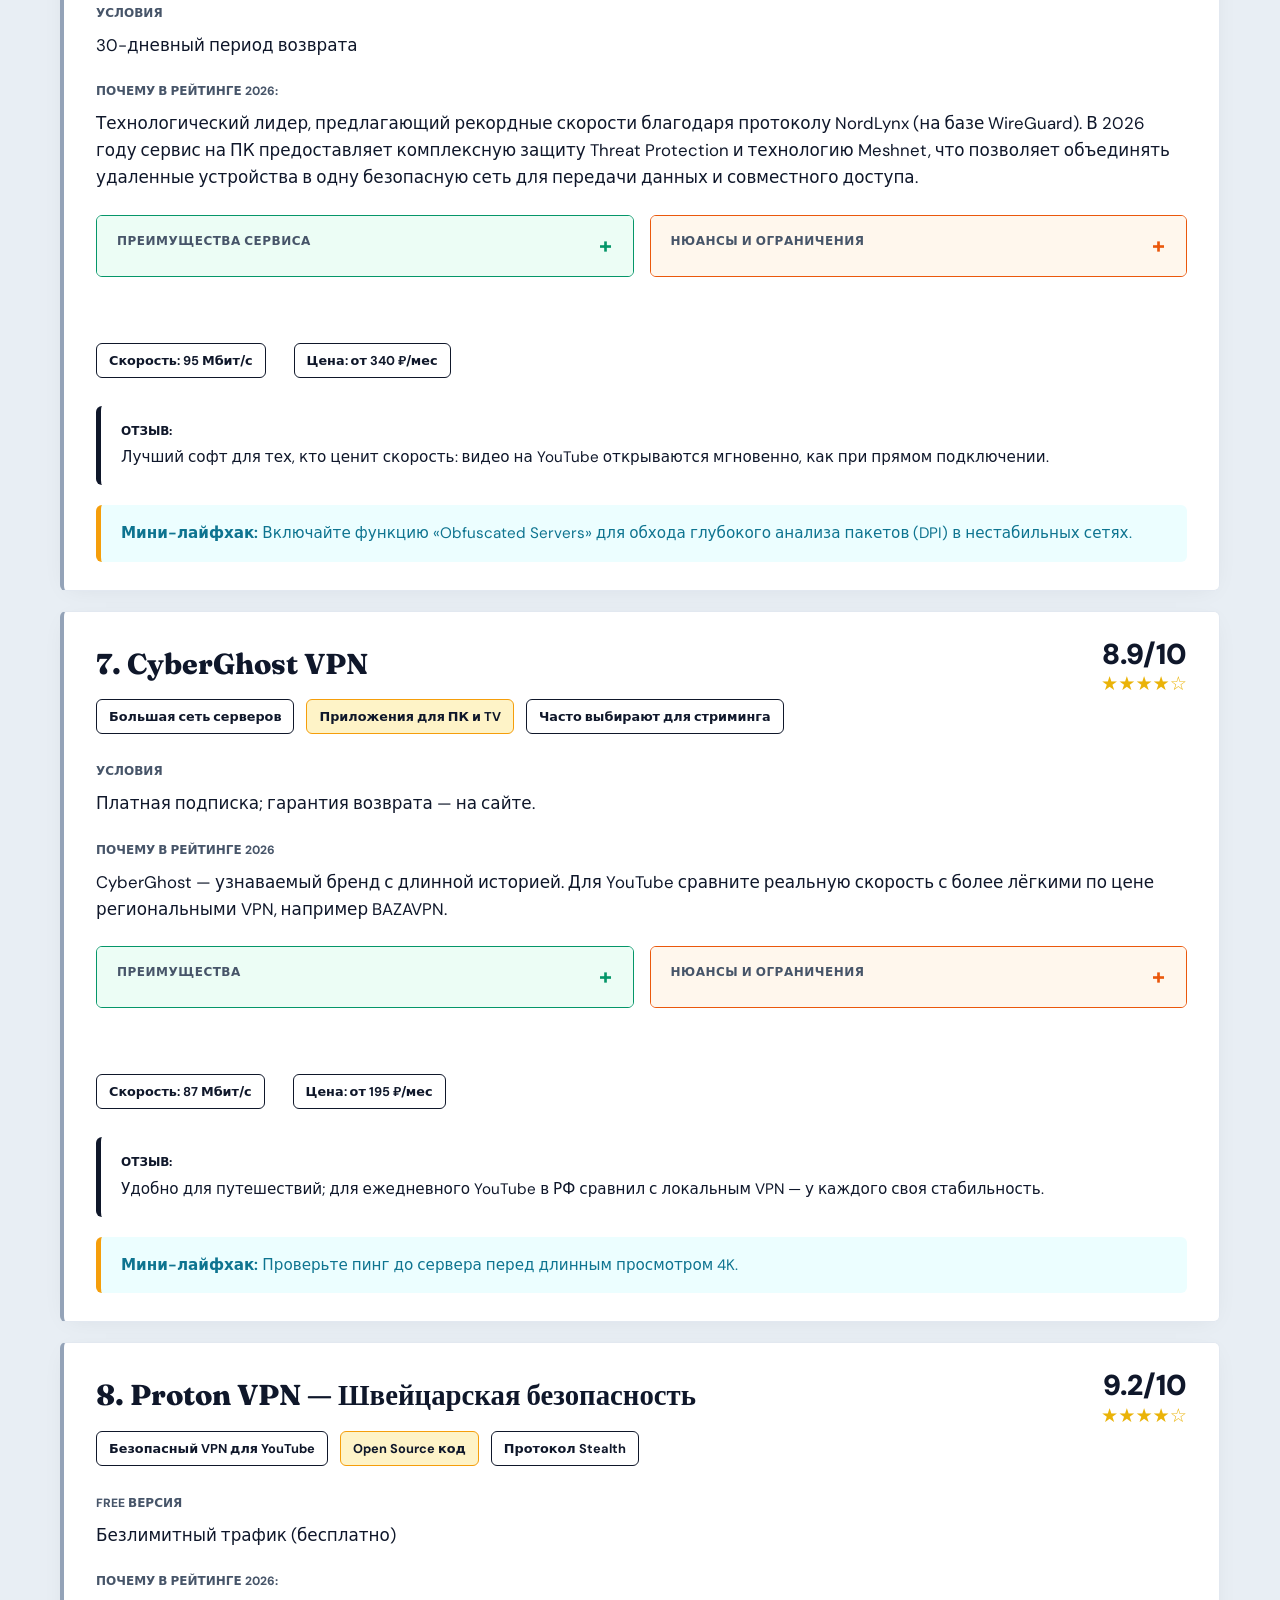
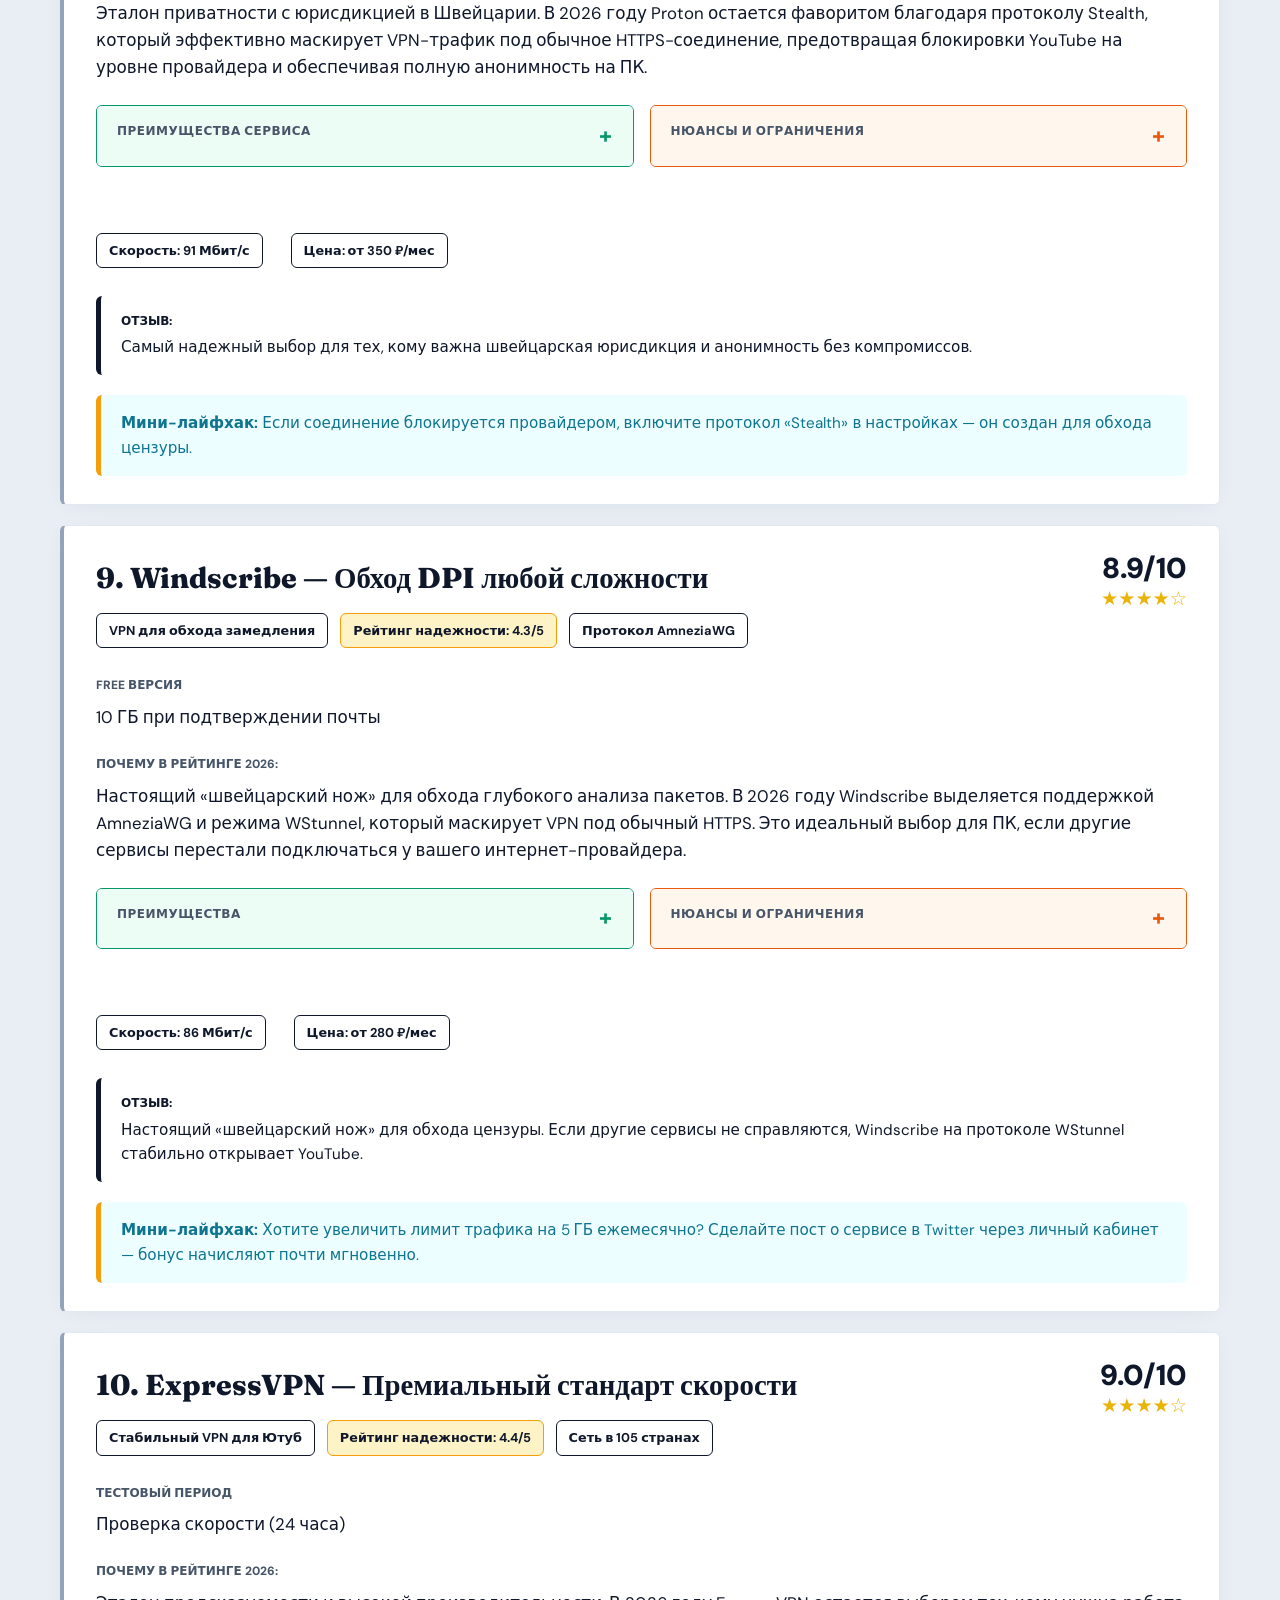
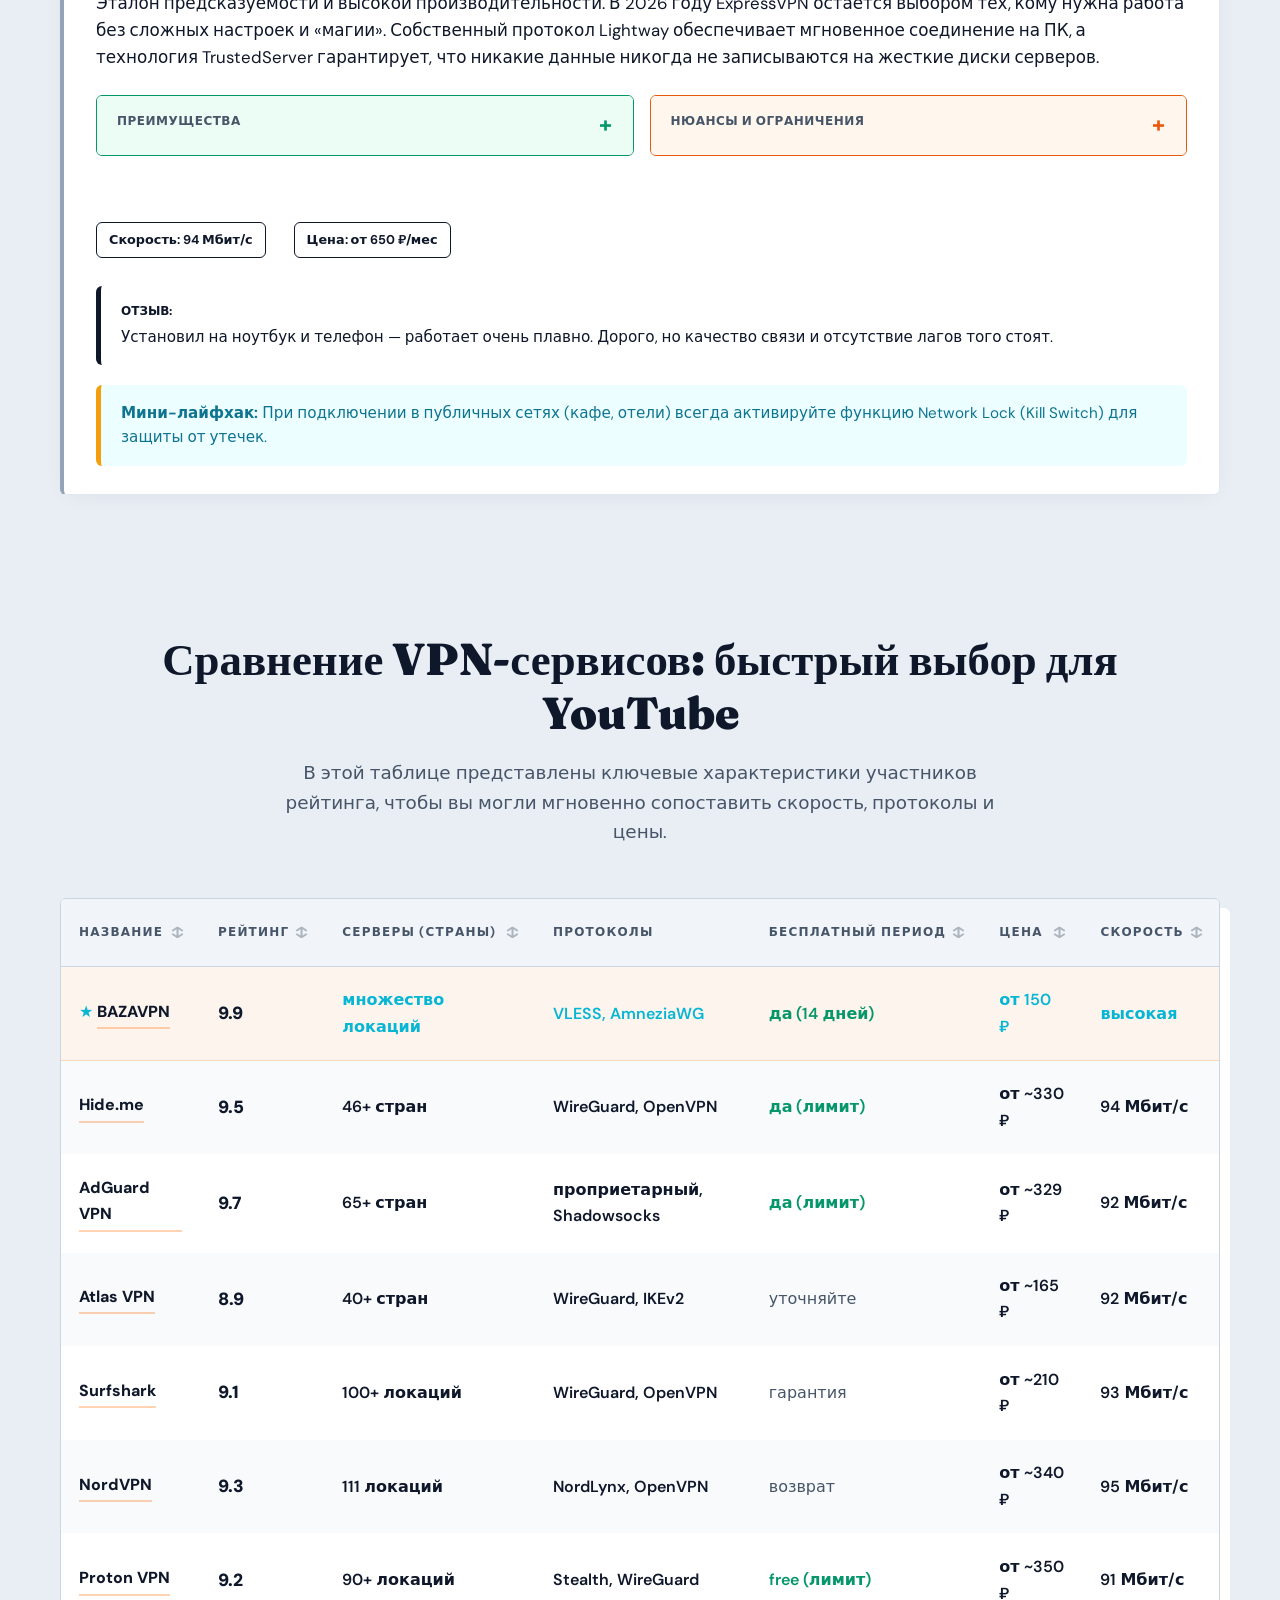
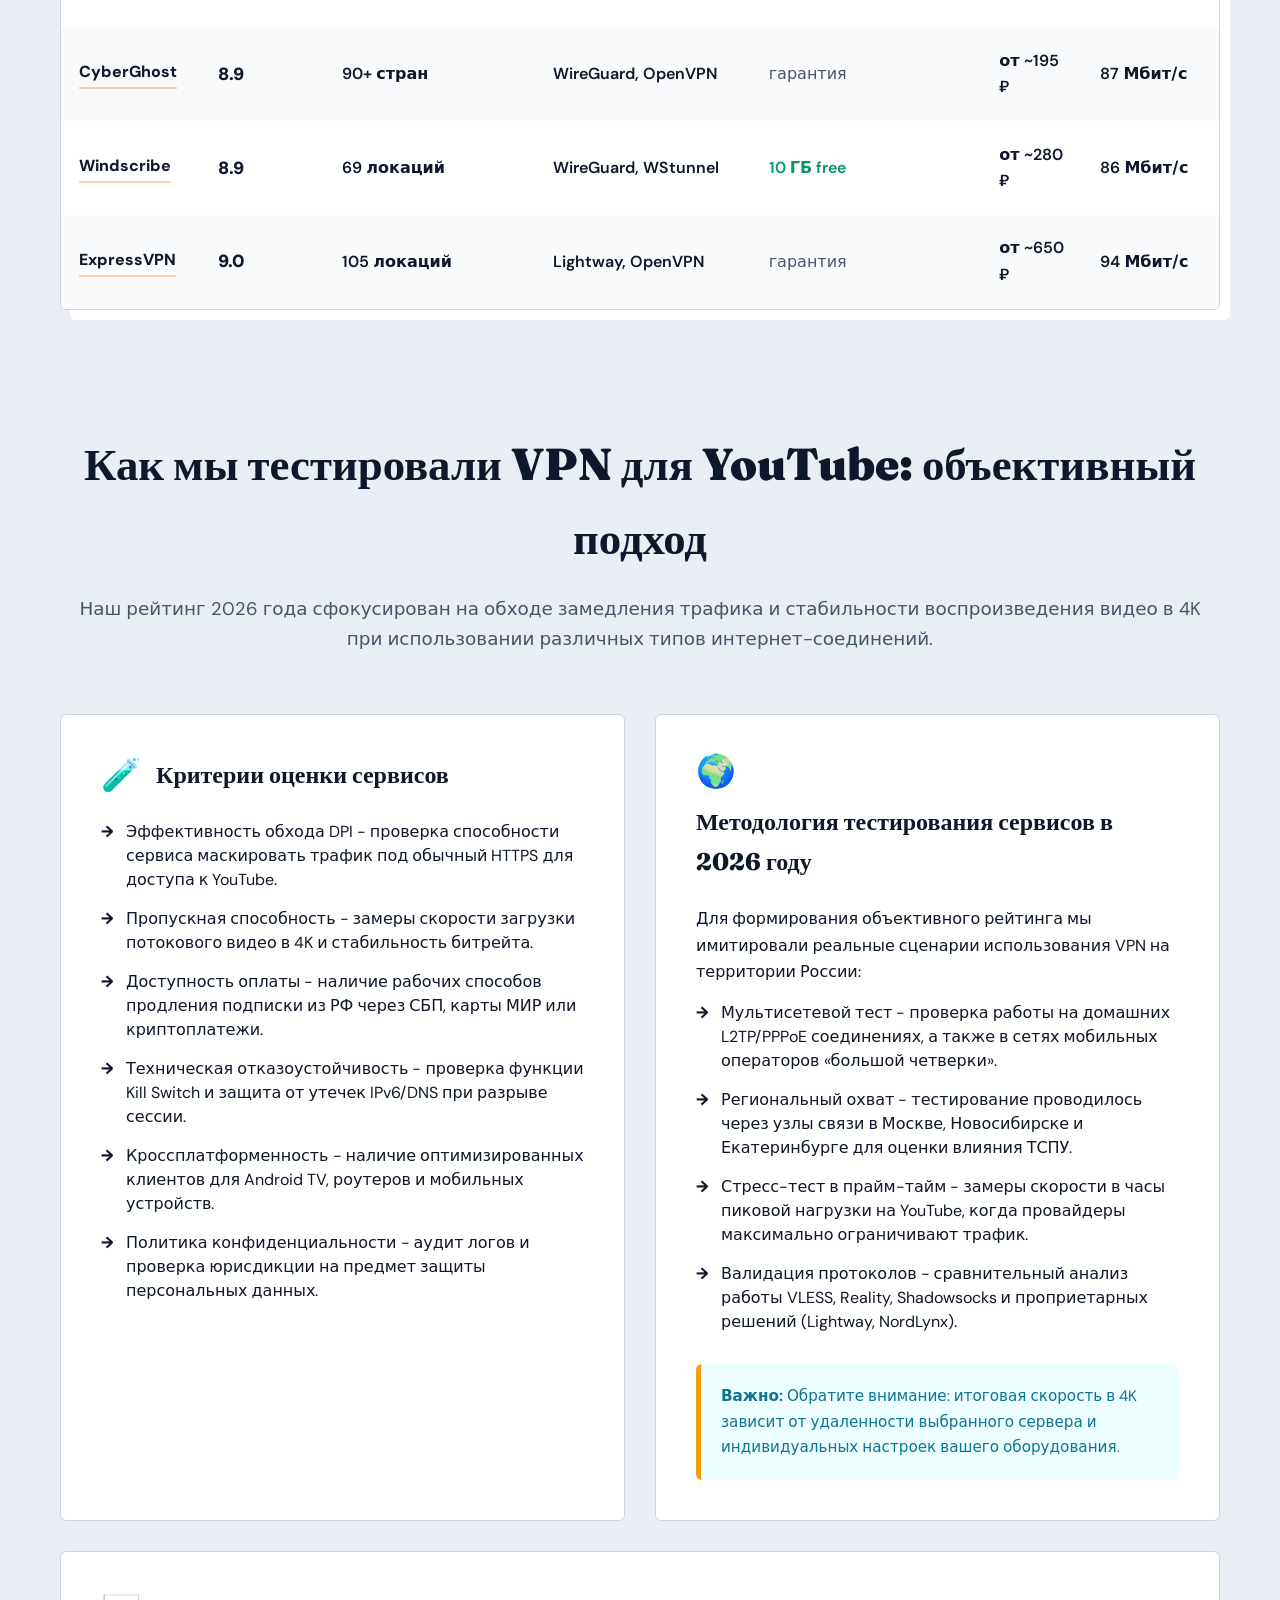
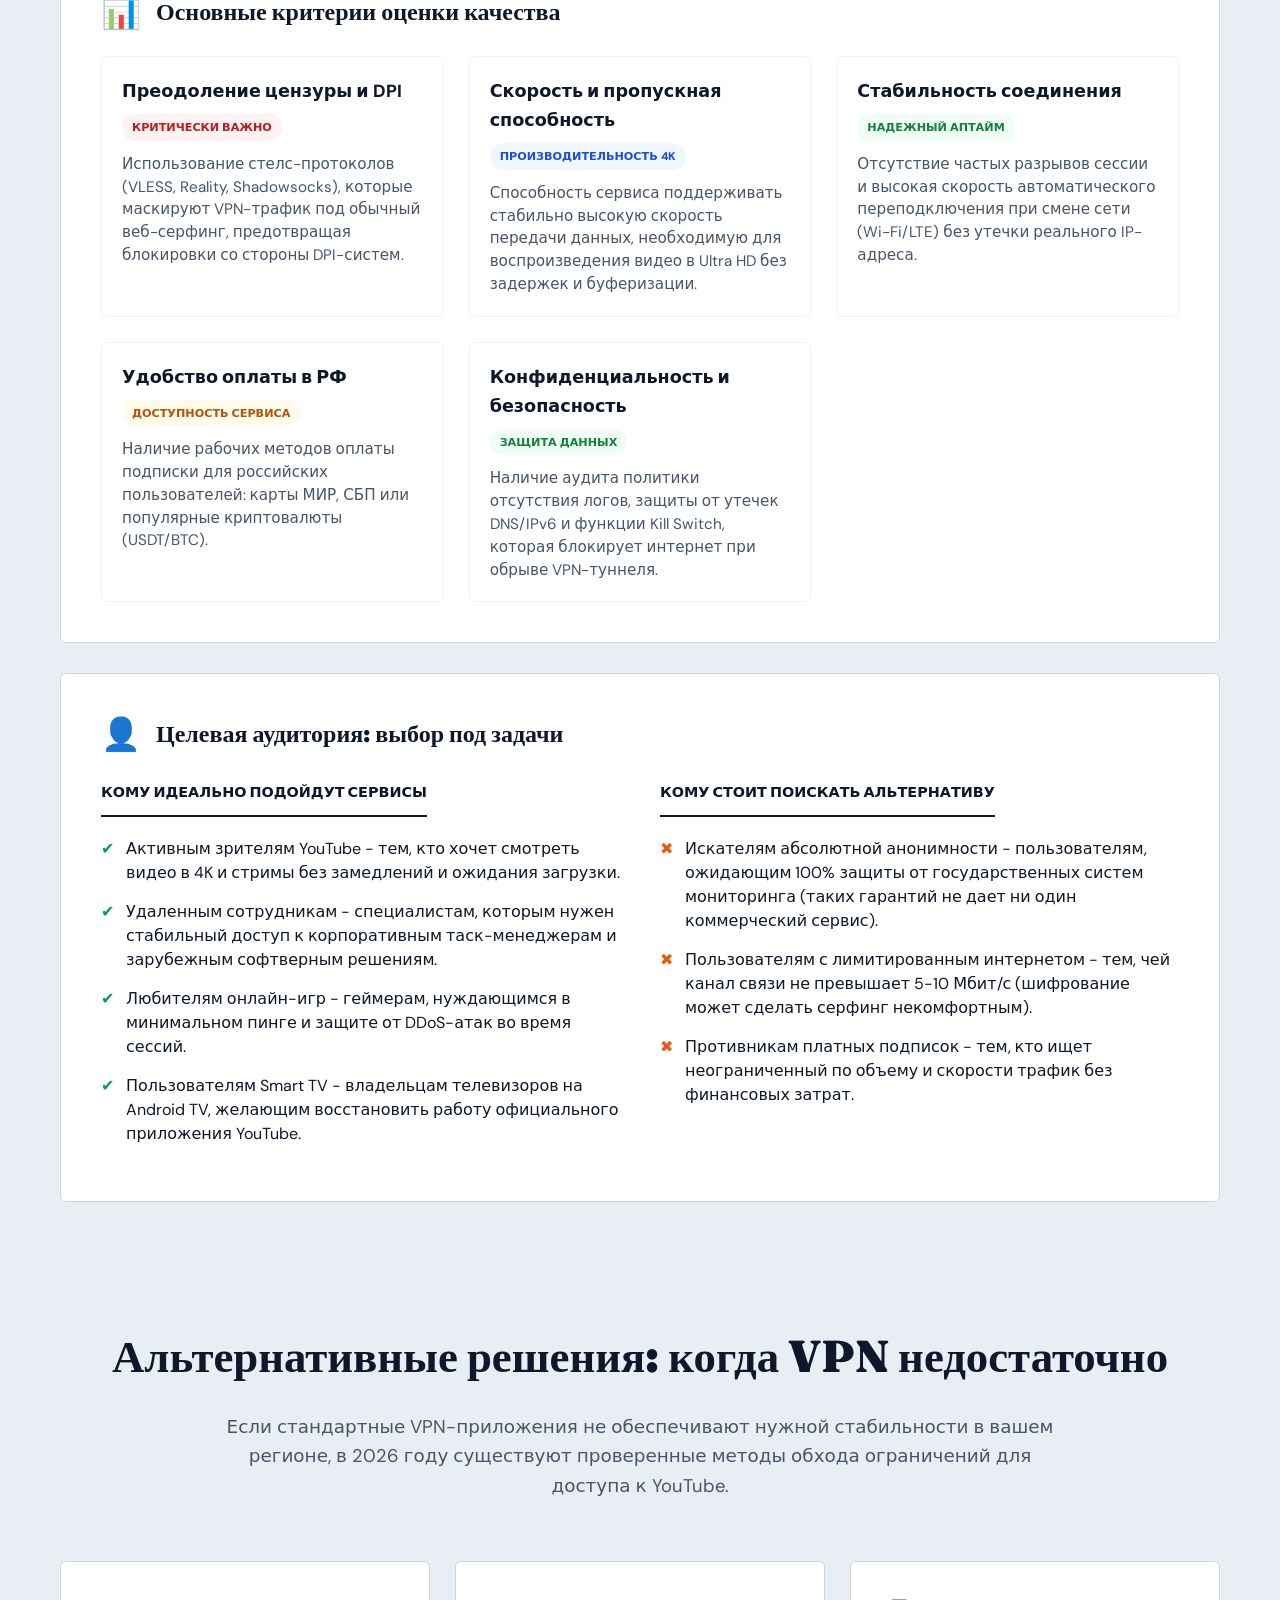
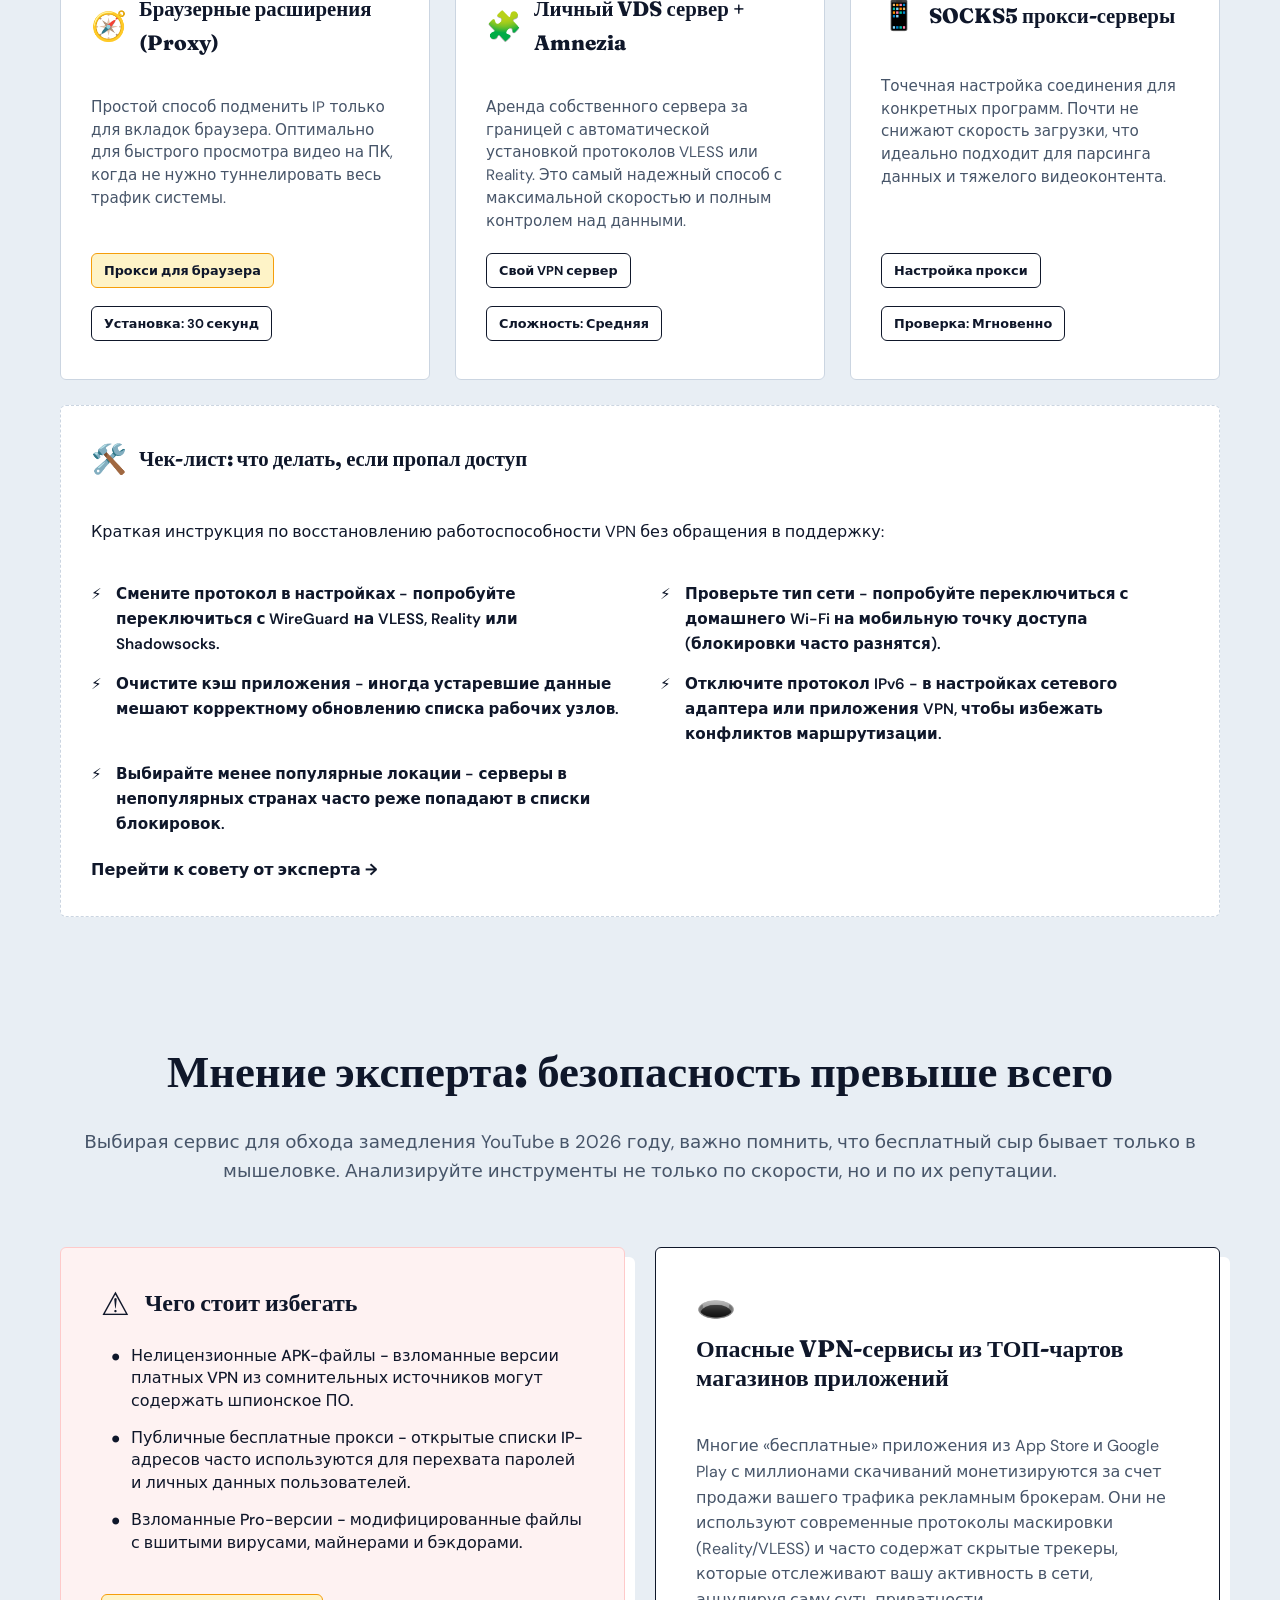
==== commit 6eaee040: "Add files via upload" ====
--- a/index.html
+++ b/index.html
@@ -1678,7 +1678,7 @@
             <td><a href="https://s.baza-vpn.pro/" rel="noopener" target="_blank">BAZAVPN</a></td>
             <td data-value="9.9">9.9</td>
             <td data-value="50">множество локаций</td>
-            <td>VLESS, WireGuard</td>
+            <td>VLESS, AmneziaWG</td>
             <td data-value="1">да (14 дней)</td>
             <td data-value="150">от 150 ₽</td>
             <td data-value="100">высокая</td>
@@ -1799,12 +1799,12 @@
         </div>
 
         <ul class="m-list">
-          <li>Эффективность обхода DPI — проверка способности сервиса маскировать трафик под обычный HTTPS для доступа к YouTube.</li>
-          <li>Пропускная способность — замеры скорости загрузки потокового видео в 4K и стабильность битрейта.</li>
-          <li>Доступность оплаты — наличие рабочих способов продления подписки из РФ через СБП, карты МИР или криптоплатежи.</li>
-          <li>Техническая отказоустойчивость — проверка функции Kill Switch и защита от утечек IPv6/DNS при разрыве сессии.</li>
-          <li>Кроссплатформенность — наличие оптимизированных клиентов для Android TV, роутеров и мобильных устройств.</li>
-          <li>Политика конфиденциальности — аудит логов и проверка юрисдикции на предмет защиты персональных данных.</li>
+          <li>Эффективность обхода DPI - проверка способности сервиса маскировать трафик под обычный HTTPS для доступа к YouTube.</li>
+          <li>Пропускная способность - замеры скорости загрузки потокового видео в 4K и стабильность битрейта.</li>
+          <li>Доступность оплаты - наличие рабочих способов продления подписки из РФ через СБП, карты МИР или криптоплатежи.</li>
+          <li>Техническая отказоустойчивость - проверка функции Kill Switch и защита от утечек IPv6/DNS при разрыве сессии.</li>
+          <li>Кроссплатформенность - наличие оптимизированных клиентов для Android TV, роутеров и мобильных устройств.</li>
+          <li>Политика конфиденциальности - аудит логов и проверка юрисдикции на предмет защиты персональных данных.</li>
         </ul>
       </article>
 
@@ -1817,10 +1817,10 @@
         <p>Для формирования объективного рейтинга мы имитировали реальные сценарии использования VPN на территории России:</p>
 
         <ul class="m-list">
-          <li>Мультисетевой тест — проверка работы на домашних L2TP/PPPoE соединениях, а также в сетях мобильных операторов «большой четверки».</li>
-          <li>Региональный охват — тестирование проводилось через узлы связи в Москве, Новосибирске и Екатеринбурге для оценки влияния ТСПУ.</li>
-          <li>Стресс-тест в прайм-тайм — замеры скорости в часы пиковой нагрузки на YouTube, когда провайдеры максимально ограничивают трафик.</li>
-          <li>Валидация протоколов — сравнительный анализ работы VLESS, Reality, Shadowsocks и проприетарных решений (Lightway, NordLynx).</li>
+          <li>Мультисетевой тест - проверка работы на домашних L2TP/PPPoE соединениях, а также в сетях мобильных операторов «большой четверки».</li>
+          <li>Региональный охват - тестирование проводилось через узлы связи в Москве, Новосибирске и Екатеринбурге для оценки влияния ТСПУ.</li>
+          <li>Стресс-тест в прайм-тайм - замеры скорости в часы пиковой нагрузки на YouTube, когда провайдеры максимально ограничивают трафик.</li>
+          <li>Валидация протоколов - сравнительный анализ работы VLESS, Reality, Shadowsocks и проприетарных решений (Lightway, NordLynx).</li>
         </ul>
 
         <div class="m-note">
@@ -1889,19 +1889,19 @@
           <div class="m-good">
             <div class="m-split__title">Кому идеально подойдут сервисы</div>
             <ul class="m-list">
-              <li>Активным зрителям YouTube — тем, кто хочет смотреть видео в 4K и стримы без замедлений и ожидания загрузки.</li>
-              <li>Удаленным сотрудникам — специалистам, которым нужен стабильный доступ к корпоративным таск-менеджерам и зарубежным софтверным решениям.</li>
-              <li>Любителям онлайн-игр — геймерам, нуждающимся в минимальном пинге и защите от DDoS-атак во время сессий.</li>
-              <li>Пользователям Smart TV — владельцам телевизоров на Android TV, желающим восстановить работу официального приложения YouTube.</li>
+              <li>Активным зрителям YouTube - тем, кто хочет смотреть видео в 4K и стримы без замедлений и ожидания загрузки.</li>
+              <li>Удаленным сотрудникам - специалистам, которым нужен стабильный доступ к корпоративным таск-менеджерам и зарубежным софтверным решениям.</li>
+              <li>Любителям онлайн-игр - геймерам, нуждающимся в минимальном пинге и защите от DDoS-атак во время сессий.</li>
+              <li>Пользователям Smart TV - владельцам телевизоров на Android TV, желающим восстановить работу официального приложения YouTube.</li>
             </ul>
           </div>
 
           <div class="m-bad">
             <div class="m-split__title">Кому стоит поискать альтернативу</div>
             <ul class="m-list">
-              <li>Искателям абсолютной анонимности — пользователям, ожидающим 100% защиты от государственных систем мониторинга (таких гарантий не дает ни один коммерческий сервис).</li>
-              <li>Пользователям с лимитированным интернетом — тем, чей канал связи не превышает 5-10 Мбит/с (шифрование может сделать серфинг некомфортным).</li>
-              <li>Противникам платных подписок — тем, кто ищет неограниченный по объему и скорости трафик без финансовых затрат.</li>
+              <li>Искателям абсолютной анонимности - пользователям, ожидающим 100% защиты от государственных систем мониторинга (таких гарантий не дает ни один коммерческий сервис).</li>
+              <li>Пользователям с лимитированным интернетом - тем, чей канал связи не превышает 5-10 Мбит/с (шифрование может сделать серфинг некомфортным).</li>
+              <li>Противникам платных подписок - тем, кто ищет неограниченный по объему и скорости трафик без финансовых затрат.</li>
             </ul>
           </div>
         </div>
@@ -1969,11 +1969,11 @@
         </div>
         <p>Краткая инструкция по восстановлению работоспособности VPN без обращения в поддержку:</p>
         <ul class="alt__list">
-          <li>Смените протокол в настройках — попробуйте переключиться с WireGuard на VLESS, Reality или Shadowsocks.</li>
-          <li>Проверьте тип сети — попробуйте переключиться с домашнего Wi-Fi на мобильную точку доступа (блокировки часто разнятся).</li>
-          <li>Очистите кэш приложения — иногда устаревшие данные мешают корректному обновлению списка рабочих узлов.</li>
-          <li>Отключите протокол IPv6 — в настройках сетевого адаптера или приложения VPN, чтобы избежать конфликтов маршрутизации.</li>
-          <li>Выбирайте менее популярные локации — серверы в непопулярных странах часто реже попадают в списки блокировок.</li>
+          <li>Смените протокол в настройках - попробуйте переключиться с WireGuard на VLESS, Reality или Shadowsocks.</li>
+          <li>Проверьте тип сети - попробуйте переключиться с домашнего Wi-Fi на мобильную точку доступа (блокировки часто разнятся).</li>
+          <li>Очистите кэш приложения - иногда устаревшие данные мешают корректному обновлению списка рабочих узлов.</li>
+          <li>Отключите протокол IPv6 - в настройках сетевого адаптера или приложения VPN, чтобы избежать конфликтов маршрутизации.</li>
+          <li>Выбирайте менее популярные локации - серверы в непопулярных странах часто реже попадают в списки блокировок.</li>
         </ul>
         <div class="alt__meta">
           <a class="alt__link" href="#expert-tip">Перейти к совету от эксперта →</a>
@@ -1997,9 +1997,9 @@
           <h3 class="expert__h">Чего стоит избегать</h3>
         </div>
         <ul class="expert__list">
-          <li>Нелицензионные APK-файлы — взломанные версии платных VPN из сомнительных источников могут содержать шпионское ПО.</li>
-          <li>Публичные бесплатные прокси — открытые списки IP-адресов часто используются для перехвата паролей и личных данных пользователей.</li>
-          <li>Взломанные Pro-версии — модифицированные файлы с вшитыми вирусами, майнерами и бэкдорами.</li>
+          <li>Нелицензионные APK-файлы - взломанные версии платных VPN из сомнительных источников могут содержать шпионское ПО.</li>
+          <li>Публичные бесплатные прокси - открытые списки IP-адресов часто используются для перехвата паролей и личных данных пользователей.</li>
+          <li>Взломанные Pro-версии - модифицированные файлы с вшитыми вирусами, майнерами и бэкдорами.</li>
         </ul>
         <div class="expert__chips">
           <span class="pill pill--warn">Скрытые лимиты скорости</span>
@@ -2035,20 +2035,20 @@
           <div class="expert__ok">
             <div class="expert__label">Зелёные флаги (Good)</div>
             <ul class="expert__list">
-              <li>Поддержка VLESS и Reality — современные методы обхода замедления YouTube.</li>
-              <li>Наличие рабочих зеркал сайта — забота о пользователях в условиях блокировок.</li>
-              <li>Прозрачная система оплаты — поддержка СБП, российских карт или криптовалюты.</li>
-              <li>Наличие тестового периода — возможность проверить стабильность 4K видео до покупки.</li>
+              <li>Поддержка VLESS и Reality - современные методы обхода замедления YouTube.</li>
+              <li>Наличие рабочих зеркал сайта - забота о пользователях в условиях блокировок.</li>
+              <li>Прозрачная система оплаты - поддержка СБП, российских карт или криптовалюты.</li>
+              <li>Наличие тестового периода - возможность проверить стабильность 4K видео до покупки.</li>
             </ul>
           </div>
 
           <div class="expert__bad">
             <div class="expert__label">Красные флаги (Bad)</div>
             <ul class="expert__list">
-              <li>Запрос избыточных разрешений — доступ к контактам, геолокации или файлам.</li>
-              <li>Агрессивный маркетинг — обилие баннеров и всплывающих окон в интерфейсе.</li>
-              <li>Отсутствие службы поддержки — отсутствие обновлений и связи с разработчиками.</li>
-              <li>Подозрительно низкая цена — «вечные» подписки за бесценок часто оказываются скамом.</li>
+              <li>Запрос избыточных разрешений - доступ к контактам, геолокации или файлам.</li>
+              <li>Агрессивный маркетинг - обилие баннеров и всплывающих окон в интерфейсе.</li>
+              <li>Отсутствие службы поддержки - отсутствие обновлений и связи с разработчиками.</li>
+              <li>Подозрительно низкая цена - «вечные» подписки за бесценок часто оказываются скамом.</li>
             </ul>
           </div>
         </div>
@@ -2057,7 +2057,7 @@
           <a class="expert__btn" href="#rating">
             Вернуться к ТОП-решениям →
           </a>
-          <span class="expert__hint">Инвестиция в платный VPN — это покупка вашего спокойствия и высокой скорости YouTube.</span>
+          <span class="expert__hint">Инвестиция в платный VPN - это покупка вашего спокойствия и высокой скорости YouTube.</span>
         </div>
       </article>
     </div>
@@ -2131,7 +2131,7 @@
       <details class="faq__item">
         <summary class="faq__q">Есть ли полностью бесплатный VPN для YouTube без ограничений?</summary>
         <div class="faq__a">
-          <p>У «бесплатных» тарифов обычно лимит скорости или трафика — для длинного 4K этого может не хватить. У BAZAVPN есть 14 дней на тест платного доступа, чтобы оценить скорость на своём канале.</p>
+          <p>У «бесплатных» тарифов обычно лимит скорости или трафика - для длинного 4K этого может не хватить. У BAZAVPN есть 14 дней на тест платного доступа, чтобы оценить скорость на своём канале.</p>
         </div>
       </details>
 
@@ -2347,7 +2347,7 @@
 
       <p class="footer__desc">
         Независимый рейтинг VPN-сервисов. Тестируем в реальных условиях и
-        объясняем простым языком — без маркетинговой пыли.
+        объясняем простым языком - без маркетинговой пыли.
       </p>
 
       <button class="footer__up" data-scroll-top>
